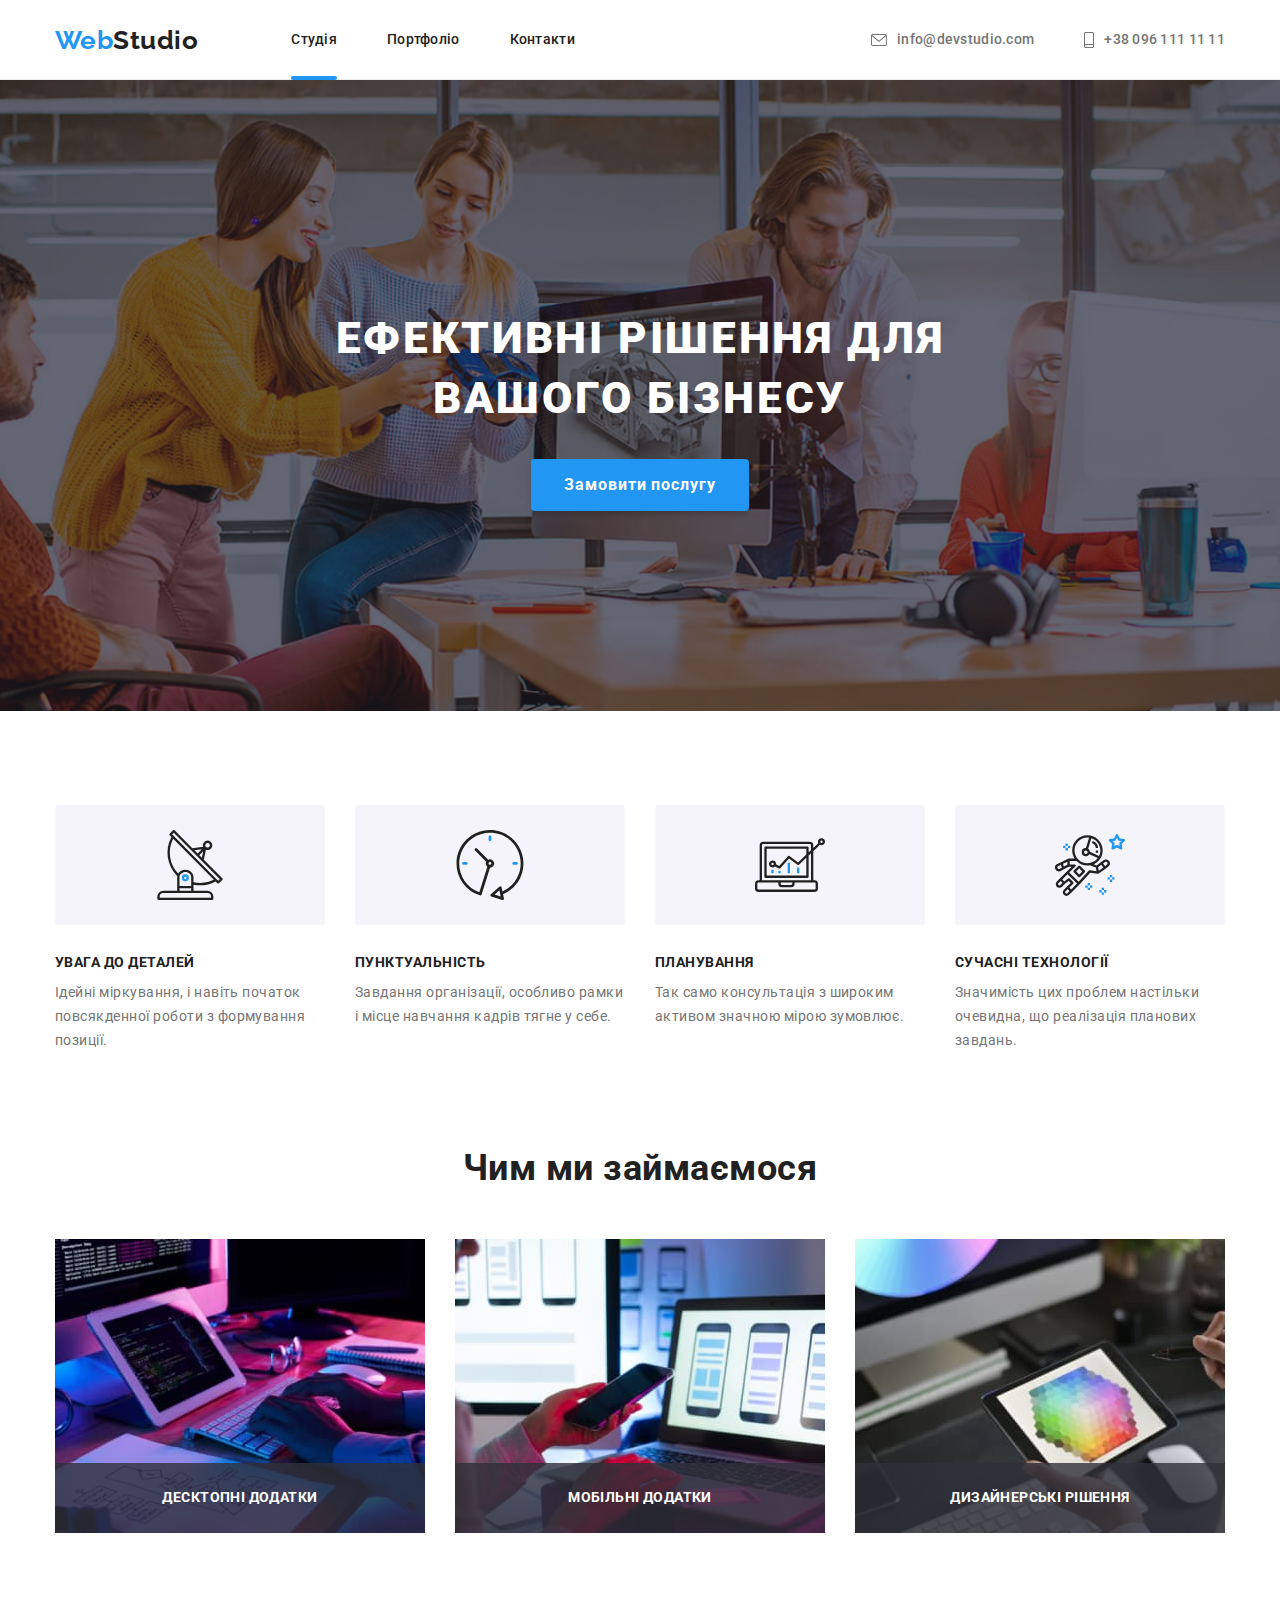
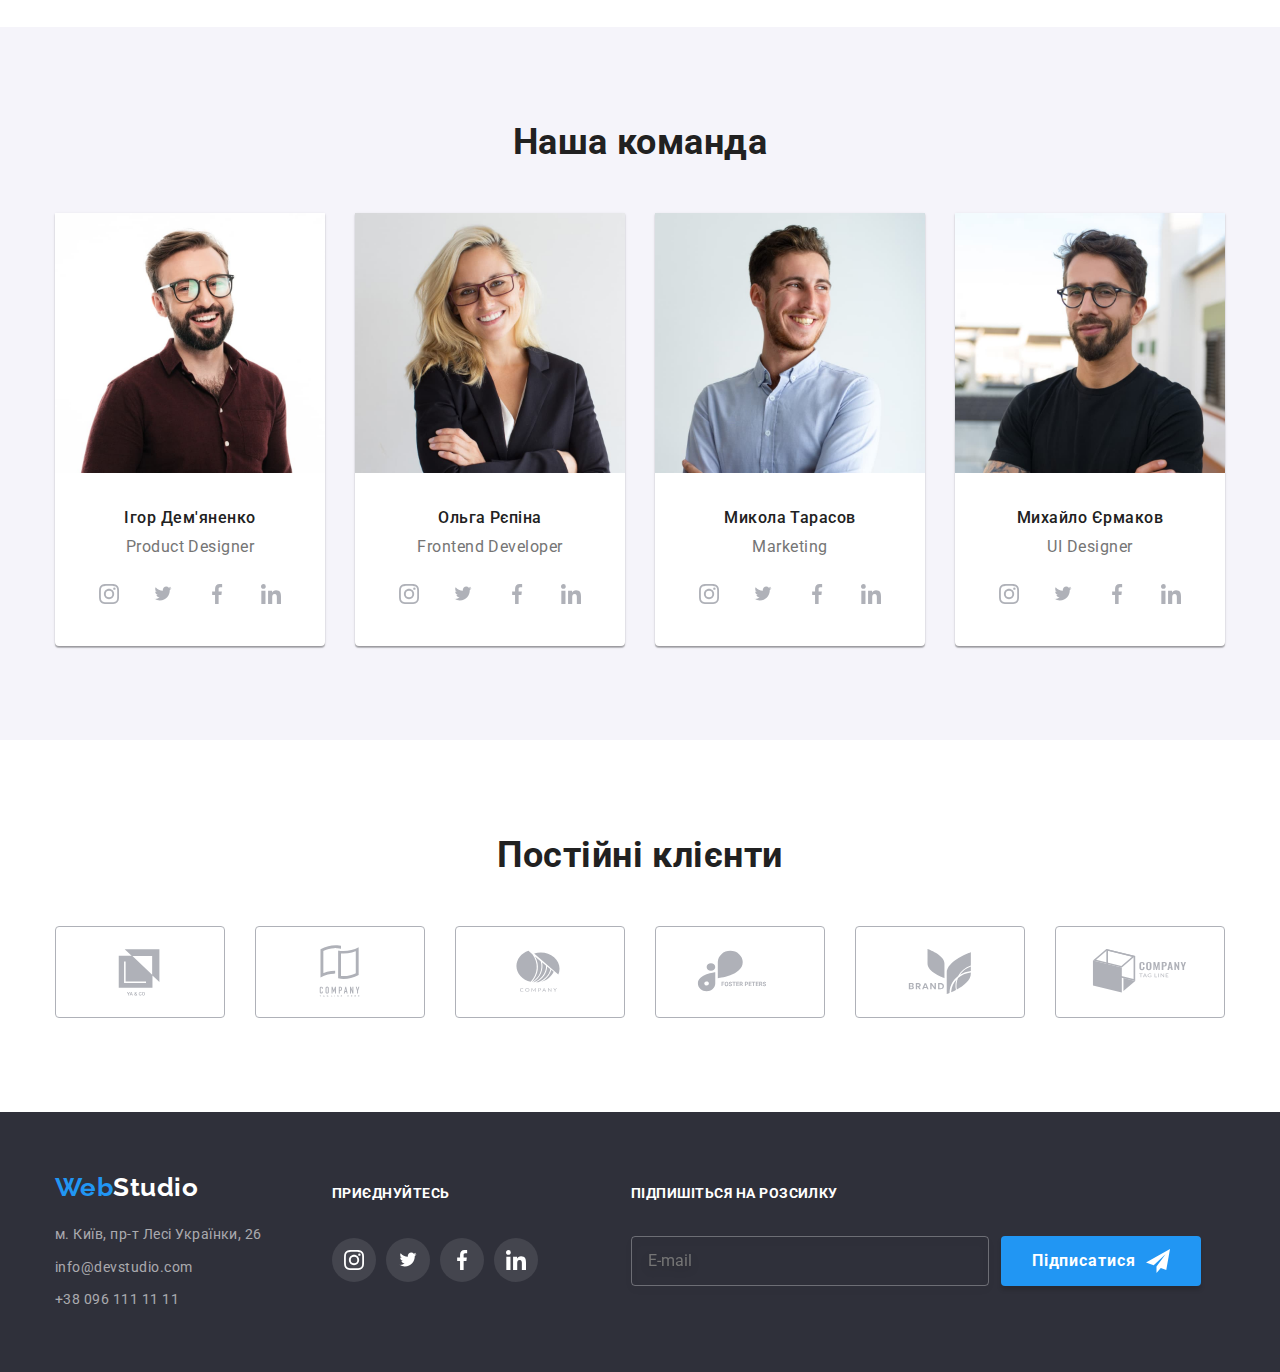
==== index.html @ 4639734c "clone" ====
<!DOCTYPE html>
<html lang="uk">
  <head>
    <meta charset="UTF-8" />
    <meta http-equiv="X-UA-Compatible" content="IE=edge" />
    <meta name="viewport" content="width=device-width, initial-scale=1.0" />
    <title>Веб-студія</title>
    <link rel="preconnect" href="https://fonts.googleapis.com" />
    <link rel="preconnect" href="https://fonts.gstatic.com" crossorigin />
    <link
      href="https://fonts.googleapis.com/css2?family=Raleway:wght@700&family=Roboto:wght@400;500;700;900&display=swap"
      rel="stylesheet"
    />
    <link
      rel="stylesheet"
      href="https://cdnjs.cloudflare.com/ajax/libs/modern-normalize/1.1.0/modern-normalize.min.css"
    />
    <!-- <link rel="stylesheet" href="./css/styles.css" /> -->
    <link rel="stylesheet" href="./css/main.min.css" />
  </head>
  <body>
    <!------------- Меню сайта HEADER ------------->
    <header>
      <div class="container container--box">
        <nav class="main-nav">
          <a class="logo" href="./index.html" lang="en"
            >Web<span class="logo logo--accent">Studio</span></a
          >
          <ul class="site-nav list">
            <li class="site-nav__item">
              <a
                href="./index.html"
                class="site-nav__link site-nav__link--current"
              >
                Студія
              </a>
            </li>
            <li class="site-nav__item">
              <a href="./portfolio.html" class="site-nav__link">Портфоліо</a>
            </li>
            <li class="site-nav__item">
              <a href="" class="site-nav__link">Контакти</a>
            </li>
          </ul>
        </nav>
        <ul class="kontact-nav list">
          <li class="kontact-nav__item">
            <a href="mailto:info@devstudio.com" class="kontact-nav__link">
              <svg class="kontact-nav__icon" width="16" height="12">
                <use href="./images/symbol-defs.svg#icon-envelope"></use>
              </svg>
              info@devstudio.com</a
            >
          </li>
          <li class="kontact-nav__item">
            <a href="tel:+380961111111" class="kontact-nav__link">
              <svg class="kontact-nav__icon" width="10" height="16">
                <use href="./images/symbol-defs.svg#icon-smartphone"></use>
              </svg>
              +38 096 111 11 11</a
            >
          </li>
        </ul>
      </div>
    </header>

    <main>
      <!------------- Герой ------------->
      <section class="hero">
        <div class="container">
          <h1 class="hero__title">Ефективні рішення для вашого бізнесу</h1>
          <button class="button" data-modal-open type="button">
            Замовити послугу
          </button>
        </div>
      </section>
      <!------------- Переваги Section Benefits------------->
      <section class="section section__box">
        <div class="container">
          <h2 class="section__title" hidden>Наші переваги</h2>
          <ul class="list section__list">
            <li class="section__item">
              <div class="section__icon section__icon--box">
                <img class="section__icon" src="./images/antenna.svg" />
              </div>
              <p class="section__subtitle">УВАГА ДО ДЕТАЛЕЙ</p>
              <p class="section__text">
                Ідейні міркування, і навіть початок повсякденної роботи з
                формування позиції.
              </p>
            </li>

            <li class="section__item">
              <div class="section__icon section__icon--box">
                <img class="section__icon" src="./images/clock.svg" />
              </div>
              <p class="section__subtitle">ПУНКТУАЛЬНІСТЬ</p>
              <p class="section__text">
                Завдання організації, особливо рамки і місце навчання кадрів
                тягне у себе.
              </p>
            </li>

            <li class="section__item">
              <div class="section__icon section__icon--box">
                <img class="section__icon" src="./images/diagram.svg" />
              </div>
              <p class="section__subtitle">ПЛАНУВАННЯ</p>
              <p class="section__text">
                Так само консультація з широким активом значною мірою зумовлює.
              </p>
            </li>

            <li class="section__item">
              <div class="section__icon section__icon--box">
                <img class="section__icon" src="./images/astronaut.svg" />
              </div>
              <p class="section__subtitle">СУЧАСНІ ТЕХНОЛОГІЇ</p>
              <p class="section__text">
                Значимість цих проблем настільки очевидна, що реалізація
                планових завдань.
              </p>
            </li>
          </ul>
        </div>
      </section>
      <!------------- Чим ми займаємося section-work ------------->
      <section class="section">
        <div class="container">
          <h2 class="section__title">Чим ми займаємося</h2>

          <div class="list section-work">
            <div class="item section-work__card">
              <img
                class="section-work__img"
                src="./images/img.jpg"
                alt="Розробка програмного забезпечення"
                width="370"
              />
              <div class="section-work__box">
                <p class="section-work__title">Десктопні додатки</p>
              </div>
            </div>

            <div class="item section-work__card">
              <img
                class="section-work__img"
                src="./images/img-1.jpg"
                alt="Тестування мобільного додатку"
                width="370"
              />
              <div class="section-work__box">
                <p class="section-work__title">Мобільні додатки</p>
              </div>
            </div>

            <div class="item section-work__card">
              <img
                class="section-work__img"
                src="./images/img-2.jpg"
                alt="Робота з палітрою кольорів"
                width="370"
              />
              <div class="section-work__box">
                <p class="section-work__title">Дизайнерські рішення</p>
              </div>
            </div>
          </div>
        </div>
      </section>
      <!------------- Наша команда section-team------------->
      <section class="section-team">
        <div class="container">
          <h2 class="section__title">Наша команда</h2>
          <ul class="list section-team__list">
            <li class="section-team__card">
              <img src="./images/img-3.jpg" alt="Ігор Дем'яненко" width="270" />
              <div class="section-team__box">
                <h3 class="section-team__title">Ігор Дем'яненко</h3>
                <p lang="en" class="section-team__text">Product Designer</p>
                <!------------- Кнопки соц.сетей social------------->
                <ul class="social list">
                  <li class="social__item">
                    <a href="" class="social__link">
                      <svg class="social__icon" width="20" height="20">
                        <use
                          href="./images/symbol-defs.svg#icon-instagram"
                        ></use>
                      </svg>
                    </a>
                  </li>

                  <li class="social__item">
                    <a href="" class="social__link">
                      <svg class="social__icon" width="20" height="17">
                        <use href="./images/symbol-defs.svg#icon-twitter"></use>
                      </svg>
                    </a>
                  </li>

                  <li class="social__item">
                    <a href="" class="social__link">
                      <svg class="social__icon" width="20" height="20">
                        <use
                          href="./images/symbol-defs.svg#icon-facebook"
                        ></use>
                      </svg>
                    </a>
                  </li>

                  <li class="social__item">
                    <a href="" class="social__link">
                      <svg class="social__icon" width="20" height="20">
                        <use
                          href="./images/symbol-defs.svg#icon-linkedin"
                        ></use>
                      </svg>
                    </a>
                  </li>
                </ul>
              </div>
            </li>

            <li class="section-team__card">
              <img src="./images/img-4.jpg" alt="Ольга Рєпіна" width="270" />
              <div class="section-team__box">
                <h3 class="section-team__title">Ольга Рєпіна</h3>
                <p lang="en" class="section-team__text">Frontend Developer</p>
                <!------------- Кнопки соц.сетей social------------->
                <ul class="social list">
                  <li class="social__item">
                    <a href="" class="social__link">
                      <svg class="social__icon" width="20" height="20">
                        <use
                          href="./images/symbol-defs.svg#icon-instagram"
                        ></use>
                      </svg>
                    </a>
                  </li>

                  <li class="social__item">
                    <a href="" class="social__link">
                      <svg class="social__icon" width="20" height="17">
                        <use href="./images/symbol-defs.svg#icon-twitter"></use>
                      </svg>
                    </a>
                  </li>

                  <li class="social__item">
                    <a href="" class="social__link">
                      <svg class="social__icon" width="20" height="20">
                        <use
                          href="./images/symbol-defs.svg#icon-facebook"
                        ></use>
                      </svg>
                    </a>
                  </li>

                  <li class="social__item">
                    <a href="" class="social__link">
                      <svg class="social__icon" width="20" height="20">
                        <use
                          href="./images/symbol-defs.svg#icon-linkedin"
                        ></use>
                      </svg>
                    </a>
                  </li>
                </ul>
              </div>
            </li>

            <li class="section-team__card">
              <img src="./images/img-5.jpg" alt="Микола Тарасов" width="270" />
              <div class="section-team__box">
                <h3 class="section-team__title">Микола Тарасов</h3>
                <p lang="en" class="section-team__text">Marketing</p>
                <!------------- Кнопки соц.сетей social------------->
                <ul class="social list">
                  <li class="social__item">
                    <a href="" class="social__link">
                      <svg class="social__icon" width="20" height="20">
                        <use
                          href="./images/symbol-defs.svg#icon-instagram"
                        ></use>
                      </svg>
                    </a>
                  </li>

                  <li class="social__item">
                    <a href="" class="social__link">
                      <svg class="social__icon" width="20" height="17">
                        <use href="./images/symbol-defs.svg#icon-twitter"></use>
                      </svg>
                    </a>
                  </li>

                  <li class="social__item">
                    <a href="" class="social__link">
                      <svg class="social__icon" width="20" height="20">
                        <use
                          href="./images/symbol-defs.svg#icon-facebook"
                        ></use>
                      </svg>
                    </a>
                  </li>

                  <li class="social__item">
                    <a href="" class="social__link">
                      <svg class="social__icon" width="20" height="20">
                        <use
                          href="./images/symbol-defs.svg#icon-linkedin"
                        ></use>
                      </svg>
                    </a>
                  </li>
                </ul>
              </div>
            </li>

            <li class="section-team__card">
              <img src="./images/img-6.jpg" alt="Михайло Єрмаков" width="270" />
              <div class="section-team__box">
                <h3 class="section-team__title">Михайло Єрмаков</h3>
                <p lang="en" class="section-team__text">UI Designer</p>
                <!------------- Кнопки соц.сетей social------------->
                <ul class="social list">
                  <li class="social__item">
                    <a href="" class="social__link">
                      <svg class="social__icon" width="20" height="20">
                        <use
                          href="./images/symbol-defs.svg#icon-instagram"
                        ></use>
                      </svg>
                    </a>
                  </li>

                  <li class="social__item">
                    <a href="" class="social__link">
                      <svg class="social__icon" width="20" height="17">
                        <use href="./images/symbol-defs.svg#icon-twitter"></use>
                      </svg>
                    </a>
                  </li>

                  <li class="social__item">
                    <a href="" class="social__link">
                      <svg class="social__icon" width="20" height="20">
                        <use
                          href="./images/symbol-defs.svg#icon-facebook"
                        ></use>
                      </svg>
                    </a>
                  </li>

                  <li class="social__item">
                    <a href="" class="social__link">
                      <svg class="social__icon" width="20" height="20">
                        <use
                          href="./images/symbol-defs.svg#icon-linkedin"
                        ></use>
                      </svg>
                    </a>
                  </li>
                </ul>
              </div>
            </li>
          </ul>
        </div>
      </section>
      <!------------- Клієнти ------------->
      <section class="section section__box customer">
        <div class="container">
          <h2 class="section__title">Постійні клієнти</h2>
          <ul class="list customer__list">
            <li class="customer__card">
              <a href="" class="customer__link">
                <svg class="customer__icon" width="106" height="60">
                  <use href="./images/symbol-defs.svg#icon-logo-1"></use>
                </svg>
              </a>
            </li>

            <li class="customer__card">
              <a href="" class="customer__link">
                <svg class="customer__icon" width="106" height="60">
                  <use href="./images/symbol-defs.svg#icon-logo-2"></use>
                </svg>
              </a>
            </li>

            <li class="customer__card">
              <a href="" class="customer__link">
                <svg class="customer__icon" width="106" height="60">
                  <use href="./images/symbol-defs.svg#icon-logo-3"></use>
                </svg>
              </a>
            </li>

            <li class="customer__card">
              <a href="" class="customer__link">
                <svg class="customer__icon" width="106" height="60">
                  <use href="./images/symbol-defs.svg#icon-logo-4"></use>
                </svg>
              </a>
            </li>

            <li class="customer__card">
              <a href="" class="customer__link">
                <svg class="customer__icon" width="106" height="60">
                  <use href="./images/symbol-defs.svg#icon-logo-5"></use>
                </svg>
              </a>
            </li>

            <li class="customer__card">
              <a href="" class="customer__link">
                <svg class="customer__icon" width="106" height="60">
                  <use href="./images/symbol-defs.svg#icon-logo-6"></use>
                </svg>
              </a>
            </li>
          </ul>
        </div>
      </section>
    </main>
    <!------------- Футер ------------->
    <footer class="section-footer">
      <div class="container">
        <div class="section-footer__list">
          <!------------- Футер-контакты ------------->
          <div class="footer-kontact list">
            <a class="logo" href="./index.html" lang="en"
              >Web<span class="logo logo--accent-footer">Studio</span></a
            >
            <address>
              <ul class="footer-kontact__list list">
                <li class="footer-kontact__item">
                  <a
                    href="https://www.google.com/maps/d/embed?mid=10uSM3H-mIU3GznYo2szRIEphczw&hl=en_US&ehbc=2E312F"
                    target="_blank"
                    rel="noopener noreferrer"
                    class="footer-kontact__link footer-kontact__link-accent"
                    >м. Київ, пр-т Лесі Українки, 26</a
                  >
                </li>

                <li class="footer-kontact__item">
                  <a
                    href="mailto:info@devstudio.com"
                    class="footer-kontact__link"
                    >info@devstudio.com</a
                  >
                </li>

                <li class="footer-kontact__item">
                  <a href="tel:+380961111111" class="footer-kontact__link"
                    >+38 096 111 11 11</a
                  >
                </li>
              </ul>
            </address>
          </div>
          <!------------- Футер-соцсети ------------->
          <div class="footer-social list">
            <p class="footer-social__title">Приєднуйтесь</p>
            <ul class="social list">
              <li class="social__item">
                <a href="" class="social__link social__link--accent">
                  <svg class="social__icon" width="20" height="20">
                    <use href="./images/symbol-defs.svg#icon-instagram"></use>
                  </svg>
                </a>
              </li>
              <li class="social__item">
                <a href="" class="social__link social__link--accent">
                  <svg class="social__icon" width="20" height="17">
                    <use href="./images/symbol-defs.svg#icon-twitter"></use>
                  </svg>
                </a>
              </li>
              <li class="social__item">
                <a href="" class="social__link social__link--accent">
                  <svg class="social__icon" width="20" height="20">
                    <use href="./images/symbol-defs.svg#icon-facebook"></use>
                  </svg>
                </a>
              </li>
              <li class="social__item">
                <a href="" class="social__link social__link--accent">
                  <svg class="social__icon" width="20" height="20">
                    <use href="./images/symbol-defs.svg#icon-linkedin"></use>
                  </svg>
                </a>
              </li>
            </ul>
          </div>
          <!------------- Футер-подписка ------------->
          <div class="footer-subs list">
            <p class="footer-social__title">Підпишіться на розсилку</p>
            <form name="subscription" autocomplete="on" novalidate>
              <div class="footer-subs__box">
                <label>
                  <input
                    class="footer-subs__input"
                    type="email"
                    name="email-subscription"
                    placeholder="E-mail"
                  />
                </label>
                <button class="footer-subs__button" type="submit">
                  Підписатися
                  <svg class="" width="24" height="24">
                    <use href="./images/symbol-defs.svg#icon-icon-send"></use>
                  </svg>
                </button>
              </div>
            </form>
          </div>
        </div>
      </div>
    </footer>
    <!-------------Modal------------->
    <div class="backdrop is-hidden" data-modal>
      <div class="modal">
        <!-------------button-modal-close------------->
        <button data-modal-close type="button" class="modal__btn-close">
          <svg class="social__icon" width="18" height="18">
            <use href="./images/symbol-defs.svg#icon-close-black"></use>
          </svg>
        </button>
        <!-------------ФОРМА------------->
        <p class="modal__title">Залиште свої дані, ми вам передзвонимо</p>
        <div class="modal__form">
          <form name="modal-form" autocomplete="on" novalidate>
            <label class="modal__label"
              >Ім'я
              <div class="modal__input-box">
                <input
                  class="modal__input"
                  type="text"
                  name="username"
                  autofocus
                  placeholder=" "
                />

                <svg class="modal__icon" width="18" height="18">
                  <use href="./images/symbol-defs.svg#icon-person-black"></use>
                </svg>
              </div>
            </label>

            <label class="modal__label"
              >Телефон
              <div class="modal__input-box">
                <input
                  class="modal__input"
                  type="tel"
                  name="tel"
                  placeholder=" "
                />
                <svg class="modal__icon" width="18" height="18">
                  <use href="./images/symbol-defs.svg#icon-phone-black"></use>
                </svg>
              </div>
            </label>

            <label class="modal__label"
              >Пошта
              <div class="modal__input-box">
                <input
                  class="modal__input"
                  type="email"
                  name="email"
                  placeholder=" "
                />
                <svg class="modal__icon" width="18" height="18">
                  <use href="./images/symbol-defs.svg#icon-email-black"></use>
                </svg>
              </div>
            </label>

            <label class="modal__label"
              >Коментар
              <div class="modal__input-box">
                <textarea
                  class="modal__input modal__input--textarea"
                  name="feedback"
                  placeholder="Введіть текст"
                  rows="8"
                ></textarea>
              </div>
            </label>

            <div class="modal-chekbox">
              <label class="modal-chekbox__label">
                <input
                  class="modal-chekbox__input"
                  type="checkbox"
                  name="agreement"
                />
                <span class="modal-chekbox__icon"></span>
                Погоджуюся з розсилкою та приймаю
                <a class="modal-chekbox__link" href="">Умови договору</a>
              </label>
            </div>

            <div class="modal__btn">
              <button class="button" type="submit">Відправити</button>
            </div>
          </form>
        </div>
      </div>
    </div>

    <script src="./js/modal.js"></script>
  </body>
</html>
---- css/main.min.css ----
:root{--primery-text-color: #757575;--title-text-color: #212121;--accent-color: #2196f3;--accent-text-color: #fff;--primery-bg-color: #fff;--accent-bg-color: #fff;--footer-bg-color: #2f303a;--button-bg-volor-porfolio: #f5f4fa;--section-bg-color: #f5f4fa;--text-transparency-color: rgba(255, 255, 255, 0.6);--icon-transparency-color: rgba(255, 255, 255, 0.1);--color-icons: #afb1b8}html{box-sizing:border-box}*,*::before,*::after{box-sizing:inherit}body{margin:0;background-color:var(--primery-bg-color);color:var(--primery-text-color);font-family:Roboto,sans-serif;letter-spacing:.03em}.list{padding:0;margin:0;list-style:none}.container{margin-left:auto;margin-right:auto;width:1200px;padding-left:15px;padding-right:15px}.container--box{display:flex;align-items:center;justify-content:flex-start}.section{margin-top:0;padding-bottom:94px}header{height:80px;border-bottom:1px solid #ececec}.main-nav{display:flex;align-items:center;justify-content:flex-start}.site-nav{display:flex;margin-left:93px}.site-nav__item{position:relative}.site-nav .site-nav__item+.site-nav__item{margin-left:50px}.site-nav__link{display:block;padding-top:32px;padding-bottom:32px;color:var(--title-text-color);font-weight:500;font-size:14px;line-height:1.14;letter-spacing:.02em;text-decoration:none}.site-nav__link--current::after{content:"";position:absolute;bottom:0;display:block;width:100%;height:4px;background:var(--accent-color);border-radius:2px}.site-nav__link:hover,.site-nav__link:focus{transition-duration:250ms;transition-timing-function:cubic-bezier(0.4, 0, 0.2, 1);color:var(--accent-color)}.kontact-nav{display:flex;margin-left:auto;align-items:center}.kontact-nav .kontact-nav__item+.kontact-nav__item{margin-left:50px}.kontact-nav__icon{fill:currentColor;margin-right:10px}.kontact-nav__link{display:flex;align-items:center;justify-content:center;color:var(--primery-text-color);font-weight:500;font-size:14px;line-height:1.14;letter-spacing:.02em;text-decoration:none}.kontact-nav__link:hover,.kontact-nav__link:focus{transition-duration:250ms;transition-timing-function:cubic-bezier(0.4, 0, 0.2, 1);color:var(--accent-color)}.logo{color:#2196f3;font-family:Raleway,sans;font-weight:700;font-size:26px;line-height:1.19;text-decoration:none}.logo--accent{color:#212121}.logo--accent-footer{color:#fff}.hero{max-width:1600px;margin:0 auto;padding-top:200px;padding-bottom:200px;background-color:var(--footer-bg-color);text-align:center;flex-grow:1;background-image:linear-gradient(rgba(47, 48, 58, 0.4), rgba(47, 48, 58, 0.4)),url("../images/img-logo.jpg");background-size:cover;background-position:center;background-repeat:no-repeat}.hero__title{width:696px;margin-bottom:30px;margin-left:auto;margin-right:auto;font-weight:900;font-size:44px;line-height:1.36;letter-spacing:.06em;text-transform:uppercase;text-align:center;color:var(--accent-text-color)}.button{display:inline-block;border-radius:4px;padding:10px 32px;border:1px solid rgba(0,0,0,0);box-shadow:0px 4px 4px rgba(0,0,0,.15);color:#fff;background-color:#2196f3;font-weight:700;font-size:16px;line-height:1.875;letter-spacing:.06em;cursor:pointer}.section__box{padding-top:94px}.section__list{display:flex;justify-content:center}.section__item{width:270px}.section__list .section__item+.section__item{margin-left:30px}.section__icon{display:flex}.section__icon--box{height:120px;align-items:center;justify-content:center;background-color:var(--section-bg-color);border-radius:4px;margin-bottom:30px}.section__subtitle{margin-top:0;margin-bottom:10px;color:var(--title-text-color);font-weight:700;font-size:14px;line-height:1.14;text-transform:uppercase}.section__text{margin-top:0;margin-bottom:0;font-weight:400;font-size:14px;line-height:1.71}.section__title{margin-top:0;margin-bottom:50px;color:var(--title-text-color);font-weight:700;font-size:36px;line-height:1.17;text-align:center}.section-work{display:flex;align-items:center;justify-content:space-between}.section-work .item+.item{margin-left:30px}.section-work__card{position:relative}.section-work__img{display:block;margin:0}.section-work__box{display:flex;width:370px;align-items:center;justify-content:center;height:70px;background:rgba(47,48,58,.8);position:absolute;bottom:0}.section-work__title{font-weight:700;font-size:14px;line-height:1.14;letter-spacing:.03em;text-transform:uppercase;color:#fff}.section-team{padding-top:94px;padding-bottom:94px;background-color:var(--section-bg-color);text-align:center}.section-team__list{display:flex;justify-content:space-between}.section-team__card{width:270px;background:var(--accent-bg-color);box-shadow:0px 1px 3px rgba(0,0,0,.12),0px 1px 1px rgba(0,0,0,.14),0px 2px 1px rgba(0,0,0,.2);border-radius:0px 0px 4px 4px}.section-team__box{padding-top:30px;padding-bottom:30px}.section-team__title{margin:0;color:var(--title-text-color);font-weight:500;font-size:16px;line-height:1.19}.section-team__text{margin:0;margin-top:10px;color:var(--primery-text-color);font-weight:400;font-size:16px;line-height:1.19}.social{display:flex;justify-content:center;gap:10px;margin-top:16px}.social__item{width:44px;height:44px}.social__link{width:100%;height:100%;display:flex;align-items:center;justify-content:center;border-radius:50%;background-color:rgba(0,0,0,0);color:var(--color-icons);transition-property:background-color;transition-duration:250ms;transition-timing-function:cubic-bezier(0.4, 0, 0.2, 1)}.social__link:hover,.social__link:focus{transition-duration:250ms;transition-timing-function:cubic-bezier(0.4, 0, 0.2, 1);background-color:#2196f3;color:#fff}.social__link--accent{background-color:var(--icon-transparency-color);color:#fff}.social__link--accent:hover,.social__link--accent:focus{transition-duration:250ms;transition-timing-function:cubic-bezier(0.4, 0, 0.2, 1);background-color:#2196f3}.social__icon{transition-property:fill;transition-duration:250ms;transition-timing-function:cubic-bezier(0.4, 0, 0.2, 1);fill:currentColor}.customer__list{display:flex;gap:30px}.customer__card{width:170px;height:92px}.customer__link{width:100%;height:100%;border:1px solid #afb1b8;border-radius:4px;display:flex;align-items:center;justify-content:center;color:var(--color-icons);transition-property:color;transition-duration:250ms;transition-timing-function:cubic-bezier(0.4, 0, 0.2, 1)}.customer__link:hover,.customer__link:focus{transition-duration:250ms;transition-timing-function:cubic-bezier(0.4, 0, 0.2, 1);color:var(--accent-color);border-color:inherit}.customer__icon{fill:currentColor}.section-footer{padding-top:60px;padding-bottom:60px;background-color:var(--footer-bg-color)}.section-footer__list{display:flex;justify-content:flex-start;gap:70px}.footer-kontact__list{padding-top:20px}.footer-kontact__item:not(:last-child){margin-bottom:9px}.footer-kontact__link{color:var(--text-transparency-color);font-style:normal;font-weight:400;font-size:14px;line-height:1.71;text-decoration:none}.footer-kontact__link--accent{color:var(--accent-text-color)}.footer-kontact__link:hover,.footer-kontact__link:focus{transition-duration:250ms;transition-timing-function:cubic-bezier(0.4, 0, 0.2, 1);color:var(--accent-color)}.footer-social__title{padding-bottom:20px;text-transform:uppercase;font-weight:700;font-size:14px;line-height:1.14;color:var(--accent-text-color)}.footer-subs{margin-left:23px}.footer-subs__box{display:flex;gap:12px}.footer-subs__input{width:358px;height:50px;padding-top:15px;padding-bottom:15px;padding-left:16px;font-weight:400;font-size:16px;line-height:1.25;color:rgba(255,255,255,.6);background-color:rgba(0,0,0,0);border:1px solid rgba(255,255,255,.3);filter:drop-shadow(0px 4px 4px rgba(0, 0, 0, 0.15));border-radius:4px}.footer-subs__button{display:flex;gap:10px;align-items:center;justify-content:center;width:200px;height:50px;padding-top:10px;padding-bottom:10px;background-color:var(--accent-color);box-shadow:0px 4px 4px rgba(0,0,0,.15);border-radius:4px;border:1px solid rgba(0,0,0,0);font-weight:700;font-size:16px;line-height:1.88;letter-spacing:.06em;color:var(--accent-bg-color);cursor:pointer}.portfolio-section{padding-top:94px;padding-bottom:94px;background-color:#fff}.filters{display:flex;justify-content:center;padding-bottom:16px;margin-bottom:34px}.filters .item+.item{margin-left:8px}.filters__btn{display:inline-block;border-radius:4px;padding:6px 22px;border:1px solid rgba(0,0,0,0);cursor:pointer;color:#212121;background-color:#f5f4fa;font-weight:500;font-size:16px;line-height:1.625;text-align:center}.filters__btn--primery{color:#fff;background-color:#2196f3}.filters__btn:hover,.filters__btn:focus{transition-duration:250ms;transition-timing-function:cubic-bezier(0.4, 0, 0.2, 1);color:#fff;background-color:#2196f3;box-shadow:0px 3px 1px rgba(0,0,0,.1),0px 1px 2px rgba(0,0,0,.08),0px 2px 2px rgba(0,0,0,.12)}.portfolio{display:flex;flex-wrap:wrap;gap:30px}.portfolio__link{text-decoration:none;margin-bottom:0;position:relative}.portfolio__link:hover,.portfolio__link:focus{transition-duration:250ms;transition-timing-function:cubic-bezier(0.4, 0, 0.2, 1);display:block;box-shadow:0px 1px 1px rgba(0,0,0,.12),0px 4px 4px rgba(0,0,0,.06),1px 4px 6px rgba(0,0,0,.16)}.portfolio__link img{display:block}.portfolio__wrap{position:relative;overflow:hidden}.portfolio__wrap-title{position:absolute;top:0;left:0;margin:0;padding:63px 24px;font-weight:400;font-size:18px;line-height:1.56;color:#fff;background-color:rgba(33,150,243,.9);transform:translateY(100%);transition:transform 250ms linear}.portfolio__link:hover .portfolio__wrap-title{transform:translateY(0%)}.portfolio__box{margin-top:0;padding:20px 24px;border-bottom:1px solid #eee;border-left:1px solid #eee;border-right:1px solid #eee}.portfolio__title{margin:0;margin-bottom:4px;color:#212121;font-weight:700;font-size:18px;line-height:2;letter-spacing:.06em;text-decoration:none}.portfolio__text{margin:0;color:#757575;font-weight:400;font-size:16px;line-height:1.88}.backdrop{position:fixed;top:0;left:0;width:100%;height:100%;opacity:1;transition-property:opacity;transition-timing-function:cubic-bezier(0.4, 0, 0.2, 1);transition-duration:250ms;background-color:rgba(0,0,0,.2)}.backdrop.is-hidden{opacity:0;pointer-events:none;visibility:hidden}.modal{position:absolute;top:50%;left:50%;transform:translate(-50%, -50%);width:528px;min-height:581px;padding:40px;background:var(--accent-bg-color);box-shadow:0px 1px 3px rgba(0,0,0,.12),0px 1px 1px rgba(0,0,0,.14),0px 2px 1px rgba(0,0,0,.2);border-radius:4px;transition:transform 250ms cubic-bezier(0.4, 0, 0.2, 1),visibility 250ms cubic-bezier(0.4, 0, 0.2, 1),opacity 400ms ease-in-out 200ms}.backdrop.is-hidden .modal{transform:translate(-50%, -50%) scale(0.9) rotate(50deg)}.modal__btn-close{position:absolute;top:8px;right:8px;width:30px;height:30px;border-radius:50%;background:var(--accent-bg-color);border:1px solid rgba(0,0,0,.1);display:flex;align-items:center;justify-content:center;cursor:pointer}.modal__btn-close:hover{color:var(--accent-color);transition-duration:250ms;transition-timing-function:cubic-bezier(0.4, 0, 0.2, 1)}.modal-form{padding-top:12px}.modal__title{margin:0;font-weight:700;font-size:20px;line-height:1.15;text-align:center;color:var(--title-text-color)}.modal__form{display:flex;flex-direction:column}.modal__label{font-weight:400;font-size:12px;line-height:1.17;letter-spacing:.01em;color:var(--primery-text-color);position:relative}.modal__input-box{margin-top:4px;margin-bottom:10px;position:relative}.modal__input{box-sizing:border-box;width:448px;height:40px;padding-left:42px;border:1px solid rgba(33,33,33,.2);border-radius:4px;outline-color:rgba(0,0,0,0);color:var(--primery-text-color)}.modal__input:hover,.modal__input:focus{transition-duration:250ms;transition-timing-function:cubic-bezier(0.4, 0, 0.2, 1);border:1px solid var(--accent-color)}.modal__input:focus-within{border:2px solid var(--accent-color);transition-duration:250ms;transition-timing-function:cubic-bezier(0.4, 0, 0.2, 1)}.modal__input--textarea{resize:none}.modal__input-box .modal__input--textarea{height:120px;padding-top:12px;padding-left:16px}.modal__input::placeholder{font-weight:400;font-size:12px;line-height:1.17;letter-spacing:.01em;color:rgba(117,117,117,.5)}.modal__icon{position:absolute;transition-property:fill;top:11px;left:12px;fill:var(--title-text-color)}.modal__input:hover+.modal__icon{transition-duration:250ms;transition-timing-function:cubic-bezier(0.4, 0, 0.2, 1);fill:var(--accent-color)}.modal__input:focus-within+.modal__icon{fill:var(--accent-color);transition-duration:250ms;transition-timing-function:cubic-bezier(0.4, 0, 0.2, 1)}.modal-chekbox{display:flex;justify-content:center;align-items:center;padding-top:20px}.modal-chekbox__label{display:flex;justify-content:flex-start;align-items:center;padding-left:25px;font-weight:400;font-size:14px;line-height:1.7;color:var(--primery-text-color)}.modal-chekbox__input{position:absolute;-webkit-appearance:none;-moz-appearance:none;appearance:none}.modal-chekbox__icon{margin-left:-25px;position:absolute;width:16px;height:15px;background-image:url(../images/iconcheckafter.svg)}.modal-chekbox__input:checked+.modal-chekbox__icon{background-image:url(../images/icon-check.svg)}.modal-chekbox__link{margin-left:5px;text-decoration-line:underline;color:var(--accent-color)}.modal__btn{display:flex;justify-content:center;padding-top:30px}/*# sourceMappingURL=main.min.css.map */
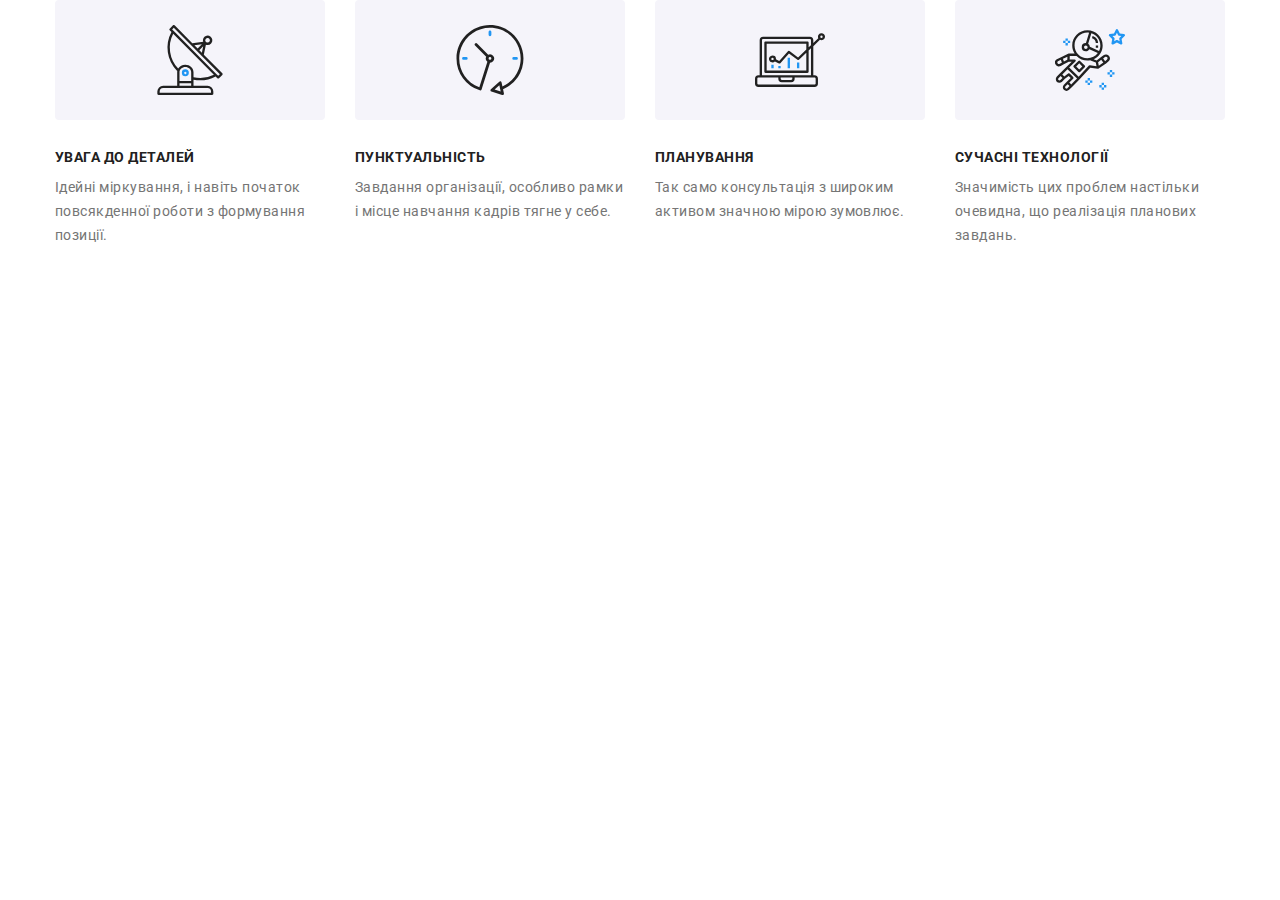
==== commit c9c2fcb3: "section Benefits" ====
--- a/index.html
+++ b/index.html
@@ -20,7 +20,7 @@
   </head>
   <body>
     <!------------- Меню сайта HEADER ------------->
-    <header>
+    <!-- <header>
       <div class="container container--box">
         <nav class="main-nav">
           <a class="logo" href="./index.html" lang="en"
@@ -62,20 +62,20 @@
           </li>
         </ul>
       </div>
-    </header>
+    </header> -->
 
     <main>
       <!------------- Герой ------------->
-      <section class="hero">
+      <!-- <section class="hero">
         <div class="container">
           <h1 class="hero__title">Ефективні рішення для вашого бізнесу</h1>
           <button class="button" data-modal-open type="button">
             Замовити послугу
           </button>
         </div>
-      </section>
+      </section> -->
       <!------------- Переваги Section Benefits------------->
-      <section class="section section__box">
+      <section class="section section-- box">
         <div class="container">
           <h2 class="section__title" hidden>Наші переваги</h2>
           <ul class="list section__list">
@@ -125,7 +125,7 @@
         </div>
       </section>
       <!------------- Чим ми займаємося section-work ------------->
-      <section class="section">
+      <!-- <section class="section section--work">
         <div class="container">
           <h2 class="section__title">Чим ми займаємося</h2>
 
@@ -167,9 +167,9 @@
             </div>
           </div>
         </div>
-      </section>
+      </section> -->
       <!------------- Наша команда section-team------------->
-      <section class="section-team">
+      <!-- <section class="section-team">
         <div class="container">
           <h2 class="section__title">Наша команда</h2>
           <ul class="list section-team__list">
@@ -178,7 +178,7 @@
               <div class="section-team__box">
                 <h3 class="section-team__title">Ігор Дем'яненко</h3>
                 <p lang="en" class="section-team__text">Product Designer</p>
-                <!------------- Кнопки соц.сетей social------------->
+                
                 <ul class="social list">
                   <li class="social__item">
                     <a href="" class="social__link">
@@ -226,7 +226,7 @@
               <div class="section-team__box">
                 <h3 class="section-team__title">Ольга Рєпіна</h3>
                 <p lang="en" class="section-team__text">Frontend Developer</p>
-                <!------------- Кнопки соц.сетей social------------->
+                
                 <ul class="social list">
                   <li class="social__item">
                     <a href="" class="social__link">
@@ -274,7 +274,7 @@
               <div class="section-team__box">
                 <h3 class="section-team__title">Микола Тарасов</h3>
                 <p lang="en" class="section-team__text">Marketing</p>
-                <!------------- Кнопки соц.сетей social------------->
+                
                 <ul class="social list">
                   <li class="social__item">
                     <a href="" class="social__link">
@@ -322,7 +322,7 @@
               <div class="section-team__box">
                 <h3 class="section-team__title">Михайло Єрмаков</h3>
                 <p lang="en" class="section-team__text">UI Designer</p>
-                <!------------- Кнопки соц.сетей social------------->
+                
                 <ul class="social list">
                   <li class="social__item">
                     <a href="" class="social__link">
@@ -366,9 +366,9 @@
             </li>
           </ul>
         </div>
-      </section>
+      </section> -->
       <!------------- Клієнти ------------->
-      <section class="section section__box customer">
+      <!-- <section class="section section__box customer">
         <div class="container">
           <h2 class="section__title">Постійні клієнти</h2>
           <ul class="list customer__list">
@@ -421,13 +421,13 @@
             </li>
           </ul>
         </div>
-      </section>
+      </section> -->
     </main>
     <!------------- Футер ------------->
-    <footer class="section-footer">
+    <!-- <footer class="section-footer">
       <div class="container">
         <div class="section-footer__list">
-          <!------------- Футер-контакты ------------->
+          
           <div class="footer-kontact list">
             <a class="logo" href="./index.html" lang="en"
               >Web<span class="logo logo--accent-footer">Studio</span></a
@@ -460,7 +460,7 @@
               </ul>
             </address>
           </div>
-          <!------------- Футер-соцсети ------------->
+          
           <div class="footer-social list">
             <p class="footer-social__title">Приєднуйтесь</p>
             <ul class="social list">
@@ -494,7 +494,7 @@
               </li>
             </ul>
           </div>
-          <!------------- Футер-подписка ------------->
+          
           <div class="footer-subs list">
             <p class="footer-social__title">Підпишіться на розсилку</p>
             <form name="subscription" autocomplete="on" novalidate>
@@ -518,18 +518,18 @@
           </div>
         </div>
       </div>
-    </footer>
+    </footer> -->
     <!-------------Modal------------->
-    <div class="backdrop is-hidden" data-modal>
-      <div class="modal">
+    <!-- <div class="backdrop is-hidden" data-modal>
+      <div class="modal"> -->
         <!-------------button-modal-close------------->
-        <button data-modal-close type="button" class="modal__btn-close">
+        <!-- <button data-modal-close type="button" class="modal__btn-close">
           <svg class="social__icon" width="18" height="18">
             <use href="./images/symbol-defs.svg#icon-close-black"></use>
           </svg>
-        </button>
+        </button> -->
         <!-------------ФОРМА------------->
-        <p class="modal__title">Залиште свої дані, ми вам передзвонимо</p>
+        <!-- <p class="modal__title">Залиште свої дані, ми вам передзвонимо</p>
         <div class="modal__form">
           <form name="modal-form" autocomplete="on" novalidate>
             <label class="modal__label"
@@ -608,7 +608,7 @@
               <button class="button" type="submit">Відправити</button>
             </div>
           </form>
-        </div>
+        </div> -->
       </div>
     </div>
 
--- a/css/main.min.css
+++ b/css/main.min.css
@@ -1 +1 @@
-:root{--primery-text-color: #757575;--title-text-color: #212121;--accent-color: #2196f3;--accent-text-color: #fff;--primery-bg-color: #fff;--accent-bg-color: #fff;--footer-bg-color: #2f303a;--button-bg-volor-porfolio: #f5f4fa;--section-bg-color: #f5f4fa;--text-transparency-color: rgba(255, 255, 255, 0.6);--icon-transparency-color: rgba(255, 255, 255, 0.1);--color-icons: #afb1b8}html{box-sizing:border-box}*,*::before,*::after{box-sizing:inherit}body{margin:0;background-color:var(--primery-bg-color);color:var(--primery-text-color);font-family:Roboto,sans-serif;letter-spacing:.03em}.list{padding:0;margin:0;list-style:none}.container{margin-left:auto;margin-right:auto;width:1200px;padding-left:15px;padding-right:15px}.container--box{display:flex;align-items:center;justify-content:flex-start}.section{margin-top:0;padding-bottom:94px}header{height:80px;border-bottom:1px solid #ececec}.main-nav{display:flex;align-items:center;justify-content:flex-start}.site-nav{display:flex;margin-left:93px}.site-nav__item{position:relative}.site-nav .site-nav__item+.site-nav__item{margin-left:50px}.site-nav__link{display:block;padding-top:32px;padding-bottom:32px;color:var(--title-text-color);font-weight:500;font-size:14px;line-height:1.14;letter-spacing:.02em;text-decoration:none}.site-nav__link--current::after{content:"";position:absolute;bottom:0;display:block;width:100%;height:4px;background:var(--accent-color);border-radius:2px}.site-nav__link:hover,.site-nav__link:focus{transition-duration:250ms;transition-timing-function:cubic-bezier(0.4, 0, 0.2, 1);color:var(--accent-color)}.kontact-nav{display:flex;margin-left:auto;align-items:center}.kontact-nav .kontact-nav__item+.kontact-nav__item{margin-left:50px}.kontact-nav__icon{fill:currentColor;margin-right:10px}.kontact-nav__link{display:flex;align-items:center;justify-content:center;color:var(--primery-text-color);font-weight:500;font-size:14px;line-height:1.14;letter-spacing:.02em;text-decoration:none}.kontact-nav__link:hover,.kontact-nav__link:focus{transition-duration:250ms;transition-timing-function:cubic-bezier(0.4, 0, 0.2, 1);color:var(--accent-color)}.logo{color:#2196f3;font-family:Raleway,sans;font-weight:700;font-size:26px;line-height:1.19;text-decoration:none}.logo--accent{color:#212121}.logo--accent-footer{color:#fff}.hero{max-width:1600px;margin:0 auto;padding-top:200px;padding-bottom:200px;background-color:var(--footer-bg-color);text-align:center;flex-grow:1;background-image:linear-gradient(rgba(47, 48, 58, 0.4), rgba(47, 48, 58, 0.4)),url("../images/img-logo.jpg");background-size:cover;background-position:center;background-repeat:no-repeat}.hero__title{width:696px;margin-bottom:30px;margin-left:auto;margin-right:auto;font-weight:900;font-size:44px;line-height:1.36;letter-spacing:.06em;text-transform:uppercase;text-align:center;color:var(--accent-text-color)}.button{display:inline-block;border-radius:4px;padding:10px 32px;border:1px solid rgba(0,0,0,0);box-shadow:0px 4px 4px rgba(0,0,0,.15);color:#fff;background-color:#2196f3;font-weight:700;font-size:16px;line-height:1.875;letter-spacing:.06em;cursor:pointer}.section__box{padding-top:94px}.section__list{display:flex;justify-content:center}.section__item{width:270px}.section__list .section__item+.section__item{margin-left:30px}.section__icon{display:flex}.section__icon--box{height:120px;align-items:center;justify-content:center;background-color:var(--section-bg-color);border-radius:4px;margin-bottom:30px}.section__subtitle{margin-top:0;margin-bottom:10px;color:var(--title-text-color);font-weight:700;font-size:14px;line-height:1.14;text-transform:uppercase}.section__text{margin-top:0;margin-bottom:0;font-weight:400;font-size:14px;line-height:1.71}.section__title{margin-top:0;margin-bottom:50px;color:var(--title-text-color);font-weight:700;font-size:36px;line-height:1.17;text-align:center}.section-work{display:flex;align-items:center;justify-content:space-between}.section-work .item+.item{margin-left:30px}.section-work__card{position:relative}.section-work__img{display:block;margin:0}.section-work__box{display:flex;width:370px;align-items:center;justify-content:center;height:70px;background:rgba(47,48,58,.8);position:absolute;bottom:0}.section-work__title{font-weight:700;font-size:14px;line-height:1.14;letter-spacing:.03em;text-transform:uppercase;color:#fff}.section-team{padding-top:94px;padding-bottom:94px;background-color:var(--section-bg-color);text-align:center}.section-team__list{display:flex;justify-content:space-between}.section-team__card{width:270px;background:var(--accent-bg-color);box-shadow:0px 1px 3px rgba(0,0,0,.12),0px 1px 1px rgba(0,0,0,.14),0px 2px 1px rgba(0,0,0,.2);border-radius:0px 0px 4px 4px}.section-team__box{padding-top:30px;padding-bottom:30px}.section-team__title{margin:0;color:var(--title-text-color);font-weight:500;font-size:16px;line-height:1.19}.section-team__text{margin:0;margin-top:10px;color:var(--primery-text-color);font-weight:400;font-size:16px;line-height:1.19}.social{display:flex;justify-content:center;gap:10px;margin-top:16px}.social__item{width:44px;height:44px}.social__link{width:100%;height:100%;display:flex;align-items:center;justify-content:center;border-radius:50%;background-color:rgba(0,0,0,0);color:var(--color-icons);transition-property:background-color;transition-duration:250ms;transition-timing-function:cubic-bezier(0.4, 0, 0.2, 1)}.social__link:hover,.social__link:focus{transition-duration:250ms;transition-timing-function:cubic-bezier(0.4, 0, 0.2, 1);background-color:#2196f3;color:#fff}.social__link--accent{background-color:var(--icon-transparency-color);color:#fff}.social__link--accent:hover,.social__link--accent:focus{transition-duration:250ms;transition-timing-function:cubic-bezier(0.4, 0, 0.2, 1);background-color:#2196f3}.social__icon{transition-property:fill;transition-duration:250ms;transition-timing-function:cubic-bezier(0.4, 0, 0.2, 1);fill:currentColor}.customer__list{display:flex;gap:30px}.customer__card{width:170px;height:92px}.customer__link{width:100%;height:100%;border:1px solid #afb1b8;border-radius:4px;display:flex;align-items:center;justify-content:center;color:var(--color-icons);transition-property:color;transition-duration:250ms;transition-timing-function:cubic-bezier(0.4, 0, 0.2, 1)}.customer__link:hover,.customer__link:focus{transition-duration:250ms;transition-timing-function:cubic-bezier(0.4, 0, 0.2, 1);color:var(--accent-color);border-color:inherit}.customer__icon{fill:currentColor}.section-footer{padding-top:60px;padding-bottom:60px;background-color:var(--footer-bg-color)}.section-footer__list{display:flex;justify-content:flex-start;gap:70px}.footer-kontact__list{padding-top:20px}.footer-kontact__item:not(:last-child){margin-bottom:9px}.footer-kontact__link{color:var(--text-transparency-color);font-style:normal;font-weight:400;font-size:14px;line-height:1.71;text-decoration:none}.footer-kontact__link--accent{color:var(--accent-text-color)}.footer-kontact__link:hover,.footer-kontact__link:focus{transition-duration:250ms;transition-timing-function:cubic-bezier(0.4, 0, 0.2, 1);color:var(--accent-color)}.footer-social__title{padding-bottom:20px;text-transform:uppercase;font-weight:700;font-size:14px;line-height:1.14;color:var(--accent-text-color)}.footer-subs{margin-left:23px}.footer-subs__box{display:flex;gap:12px}.footer-subs__input{width:358px;height:50px;padding-top:15px;padding-bottom:15px;padding-left:16px;font-weight:400;font-size:16px;line-height:1.25;color:rgba(255,255,255,.6);background-color:rgba(0,0,0,0);border:1px solid rgba(255,255,255,.3);filter:drop-shadow(0px 4px 4px rgba(0, 0, 0, 0.15));border-radius:4px}.footer-subs__button{display:flex;gap:10px;align-items:center;justify-content:center;width:200px;height:50px;padding-top:10px;padding-bottom:10px;background-color:var(--accent-color);box-shadow:0px 4px 4px rgba(0,0,0,.15);border-radius:4px;border:1px solid rgba(0,0,0,0);font-weight:700;font-size:16px;line-height:1.88;letter-spacing:.06em;color:var(--accent-bg-color);cursor:pointer}.portfolio-section{padding-top:94px;padding-bottom:94px;background-color:#fff}.filters{display:flex;justify-content:center;padding-bottom:16px;margin-bottom:34px}.filters .item+.item{margin-left:8px}.filters__btn{display:inline-block;border-radius:4px;padding:6px 22px;border:1px solid rgba(0,0,0,0);cursor:pointer;color:#212121;background-color:#f5f4fa;font-weight:500;font-size:16px;line-height:1.625;text-align:center}.filters__btn--primery{color:#fff;background-color:#2196f3}.filters__btn:hover,.filters__btn:focus{transition-duration:250ms;transition-timing-function:cubic-bezier(0.4, 0, 0.2, 1);color:#fff;background-color:#2196f3;box-shadow:0px 3px 1px rgba(0,0,0,.1),0px 1px 2px rgba(0,0,0,.08),0px 2px 2px rgba(0,0,0,.12)}.portfolio{display:flex;flex-wrap:wrap;gap:30px}.portfolio__link{text-decoration:none;margin-bottom:0;position:relative}.portfolio__link:hover,.portfolio__link:focus{transition-duration:250ms;transition-timing-function:cubic-bezier(0.4, 0, 0.2, 1);display:block;box-shadow:0px 1px 1px rgba(0,0,0,.12),0px 4px 4px rgba(0,0,0,.06),1px 4px 6px rgba(0,0,0,.16)}.portfolio__link img{display:block}.portfolio__wrap{position:relative;overflow:hidden}.portfolio__wrap-title{position:absolute;top:0;left:0;margin:0;padding:63px 24px;font-weight:400;font-size:18px;line-height:1.56;color:#fff;background-color:rgba(33,150,243,.9);transform:translateY(100%);transition:transform 250ms linear}.portfolio__link:hover .portfolio__wrap-title{transform:translateY(0%)}.portfolio__box{margin-top:0;padding:20px 24px;border-bottom:1px solid #eee;border-left:1px solid #eee;border-right:1px solid #eee}.portfolio__title{margin:0;margin-bottom:4px;color:#212121;font-weight:700;font-size:18px;line-height:2;letter-spacing:.06em;text-decoration:none}.portfolio__text{margin:0;color:#757575;font-weight:400;font-size:16px;line-height:1.88}.backdrop{position:fixed;top:0;left:0;width:100%;height:100%;opacity:1;transition-property:opacity;transition-timing-function:cubic-bezier(0.4, 0, 0.2, 1);transition-duration:250ms;background-color:rgba(0,0,0,.2)}.backdrop.is-hidden{opacity:0;pointer-events:none;visibility:hidden}.modal{position:absolute;top:50%;left:50%;transform:translate(-50%, -50%);width:528px;min-height:581px;padding:40px;background:var(--accent-bg-color);box-shadow:0px 1px 3px rgba(0,0,0,.12),0px 1px 1px rgba(0,0,0,.14),0px 2px 1px rgba(0,0,0,.2);border-radius:4px;transition:transform 250ms cubic-bezier(0.4, 0, 0.2, 1),visibility 250ms cubic-bezier(0.4, 0, 0.2, 1),opacity 400ms ease-in-out 200ms}.backdrop.is-hidden .modal{transform:translate(-50%, -50%) scale(0.9) rotate(50deg)}.modal__btn-close{position:absolute;top:8px;right:8px;width:30px;height:30px;border-radius:50%;background:var(--accent-bg-color);border:1px solid rgba(0,0,0,.1);display:flex;align-items:center;justify-content:center;cursor:pointer}.modal__btn-close:hover{color:var(--accent-color);transition-duration:250ms;transition-timing-function:cubic-bezier(0.4, 0, 0.2, 1)}.modal-form{padding-top:12px}.modal__title{margin:0;font-weight:700;font-size:20px;line-height:1.15;text-align:center;color:var(--title-text-color)}.modal__form{display:flex;flex-direction:column}.modal__label{font-weight:400;font-size:12px;line-height:1.17;letter-spacing:.01em;color:var(--primery-text-color);position:relative}.modal__input-box{margin-top:4px;margin-bottom:10px;position:relative}.modal__input{box-sizing:border-box;width:448px;height:40px;padding-left:42px;border:1px solid rgba(33,33,33,.2);border-radius:4px;outline-color:rgba(0,0,0,0);color:var(--primery-text-color)}.modal__input:hover,.modal__input:focus{transition-duration:250ms;transition-timing-function:cubic-bezier(0.4, 0, 0.2, 1);border:1px solid var(--accent-color)}.modal__input:focus-within{border:2px solid var(--accent-color);transition-duration:250ms;transition-timing-function:cubic-bezier(0.4, 0, 0.2, 1)}.modal__input--textarea{resize:none}.modal__input-box .modal__input--textarea{height:120px;padding-top:12px;padding-left:16px}.modal__input::placeholder{font-weight:400;font-size:12px;line-height:1.17;letter-spacing:.01em;color:rgba(117,117,117,.5)}.modal__icon{position:absolute;transition-property:fill;top:11px;left:12px;fill:var(--title-text-color)}.modal__input:hover+.modal__icon{transition-duration:250ms;transition-timing-function:cubic-bezier(0.4, 0, 0.2, 1);fill:var(--accent-color)}.modal__input:focus-within+.modal__icon{fill:var(--accent-color);transition-duration:250ms;transition-timing-function:cubic-bezier(0.4, 0, 0.2, 1)}.modal-chekbox{display:flex;justify-content:center;align-items:center;padding-top:20px}.modal-chekbox__label{display:flex;justify-content:flex-start;align-items:center;padding-left:25px;font-weight:400;font-size:14px;line-height:1.7;color:var(--primery-text-color)}.modal-chekbox__input{position:absolute;-webkit-appearance:none;-moz-appearance:none;appearance:none}.modal-chekbox__icon{margin-left:-25px;position:absolute;width:16px;height:15px;background-image:url(../images/iconcheckafter.svg)}.modal-chekbox__input:checked+.modal-chekbox__icon{background-image:url(../images/icon-check.svg)}.modal-chekbox__link{margin-left:5px;text-decoration-line:underline;color:var(--accent-color)}.modal__btn{display:flex;justify-content:center;padding-top:30px}/*# sourceMappingURL=main.min.css.map */+:root{--primery-text-color: #757575;--title-text-color: #212121;--accent-color: #2196f3;--accent-text-color: #fff;--primery-bg-color: #fff;--accent-bg-color: #fff;--footer-bg-color: #2f303a;--button-bg-volor-porfolio: #f5f4fa;--section-bg-color: #f5f4fa;--text-transparency-color: rgba(255, 255, 255, 0.6);--icon-transparency-color: rgba(255, 255, 255, 0.1);--color-icons: #afb1b8}html{box-sizing:border-box}*,*::before,*::after{box-sizing:inherit}body{margin:0;background-color:var(--primery-bg-color);color:var(--primery-text-color);font-family:Roboto,sans-serif;letter-spacing:.03em}.list{padding:0;margin:0;list-style:none}img{display:block;max-width:100%;height:auto}.container{margin-left:auto;margin-right:auto;width:1200px;padding-left:15px;padding-right:15px}.container--box{display:flex;align-items:center;justify-content:flex-start}@media screen and (min-width: 480px){.container{width:480px}}@media screen and (min-width: 768px){.container{width:768px}}@media screen and (min-width: 1200px){.container{width:1200px}}.section{margin-top:0;padding-bottom:60px}@media screen and (min-width: 1200px){.section{padding-bottom:94px}}.section--box{padding-top:60px}@media screen and (min-width: 1200px){.section--box{padding-top:94px}}header{height:80px;border-bottom:1px solid #ececec}.main-nav{display:flex;align-items:center;justify-content:flex-start}.site-nav{display:flex;margin-left:93px}.site-nav__item{position:relative}.site-nav .site-nav__item+.site-nav__item{margin-left:50px}.site-nav__link{display:block;padding-top:32px;padding-bottom:32px;color:var(--title-text-color);font-weight:500;font-size:14px;line-height:1.14;letter-spacing:.02em;text-decoration:none}.site-nav__link--current::after{content:"";position:absolute;bottom:0;display:block;width:100%;height:4px;background:var(--accent-color);border-radius:2px}.site-nav__link:hover,.site-nav__link:focus{transition-duration:250ms;transition-timing-function:cubic-bezier(0.4, 0, 0.2, 1);color:var(--accent-color)}.kontact-nav{display:flex;margin-left:auto;align-items:center}.kontact-nav .kontact-nav__item+.kontact-nav__item{margin-left:50px}.kontact-nav__icon{fill:currentColor;margin-right:10px}.kontact-nav__link{display:flex;align-items:center;justify-content:center;color:var(--primery-text-color);font-weight:500;font-size:14px;line-height:1.14;letter-spacing:.02em;text-decoration:none}.kontact-nav__link:hover,.kontact-nav__link:focus{transition-duration:250ms;transition-timing-function:cubic-bezier(0.4, 0, 0.2, 1);color:var(--accent-color)}.logo{color:#2196f3;font-family:Raleway,sans;font-weight:700;font-size:26px;line-height:1.19;text-decoration:none}.logo--accent{color:#212121}.logo--accent-footer{color:#fff}.hero{margin:0 auto;padding-top:200px;padding-bottom:200px;background-color:var(--footer-bg-color);text-align:center;flex-grow:1;background-image:linear-gradient(rgba(47, 48, 58, 0.4), rgba(47, 48, 58, 0.4)),url("../images/img-logo.jpg");background-size:cover;background-position:center;background-repeat:no-repeat}.hero__title{width:696px;margin-bottom:30px;margin-left:auto;margin-right:auto;font-weight:900;font-size:44px;line-height:1.36;letter-spacing:.06em;text-transform:uppercase;text-align:center;color:var(--accent-text-color)}.button{display:inline-block;border-radius:4px;padding:10px 32px;border:1px solid rgba(0,0,0,0);box-shadow:0px 4px 4px rgba(0,0,0,.15);color:#fff;background-color:#2196f3;font-weight:700;font-size:16px;line-height:1.875;letter-spacing:.06em;cursor:pointer}.section__list{display:flex;gap:30px;flex-wrap:wrap;justify-content:center}.section__item{width:100%}@media screen and (min-width: 768px){.section__item{width:calc((100% - 30px)/2)}}@media screen and (min-width: 1200px){.section__item{width:calc((100% - 90px)/4)}}.section__icon{display:flex}.section__icon--box{height:120px;align-items:center;justify-content:center;background-color:var(--section-bg-color);border-radius:4px;margin-bottom:30px}.section__subtitle{margin-top:0;margin-bottom:10px;color:var(--title-text-color);font-weight:700;font-size:14px;line-height:1.14;text-transform:uppercase}.section__text{margin-top:0;margin-bottom:0;font-weight:400;font-size:14px;line-height:1.71}.section__title{margin-top:0;margin-bottom:50px;color:var(--title-text-color);font-weight:700;font-size:36px;line-height:1.17;text-align:center}.section-work{display:flex;align-items:center;justify-content:space-between}.section-work .item+.item{margin-left:30px}.section-work__card{position:relative}.section-work__img{display:block;margin:0}.section-work__box{display:flex;width:370px;align-items:center;justify-content:center;height:70px;background:rgba(47,48,58,.8);position:absolute;bottom:0}.section-work__title{font-weight:700;font-size:14px;line-height:1.14;letter-spacing:.03em;text-transform:uppercase;color:#fff}.section-team{padding-top:94px;padding-bottom:94px;background-color:var(--section-bg-color);text-align:center}.section-team__list{display:flex;justify-content:space-between}.section-team__card{width:270px;background:var(--accent-bg-color);box-shadow:0px 1px 3px rgba(0,0,0,.12),0px 1px 1px rgba(0,0,0,.14),0px 2px 1px rgba(0,0,0,.2);border-radius:0px 0px 4px 4px}.section-team__box{padding-top:30px;padding-bottom:30px}.section-team__title{margin:0;color:var(--title-text-color);font-weight:500;font-size:16px;line-height:1.19}.section-team__text{margin:0;margin-top:10px;color:var(--primery-text-color);font-weight:400;font-size:16px;line-height:1.19}.social{display:flex;justify-content:center;gap:10px;margin-top:16px}.social__item{width:44px;height:44px}.social__link{width:100%;height:100%;display:flex;align-items:center;justify-content:center;border-radius:50%;background-color:rgba(0,0,0,0);color:var(--color-icons);transition-property:background-color;transition-duration:250ms;transition-timing-function:cubic-bezier(0.4, 0, 0.2, 1)}.social__link:hover,.social__link:focus{transition-duration:250ms;transition-timing-function:cubic-bezier(0.4, 0, 0.2, 1);background-color:#2196f3;color:#fff}.social__link--accent{background-color:var(--icon-transparency-color);color:#fff}.social__link--accent:hover,.social__link--accent:focus{transition-duration:250ms;transition-timing-function:cubic-bezier(0.4, 0, 0.2, 1);background-color:#2196f3}.social__icon{transition-property:fill;transition-duration:250ms;transition-timing-function:cubic-bezier(0.4, 0, 0.2, 1);fill:currentColor}.customer__list{display:flex;gap:30px}.customer__card{width:170px;height:92px}.customer__link{width:100%;height:100%;border:1px solid #afb1b8;border-radius:4px;display:flex;align-items:center;justify-content:center;color:var(--color-icons);transition-property:color;transition-duration:250ms;transition-timing-function:cubic-bezier(0.4, 0, 0.2, 1)}.customer__link:hover,.customer__link:focus{transition-duration:250ms;transition-timing-function:cubic-bezier(0.4, 0, 0.2, 1);color:var(--accent-color);border-color:inherit}.customer__icon{fill:currentColor}.section-footer{padding-top:60px;padding-bottom:60px;background-color:var(--footer-bg-color)}.section-footer__list{display:flex;justify-content:flex-start;gap:70px}.footer-kontact__list{padding-top:20px}.footer-kontact__item:not(:last-child){margin-bottom:9px}.footer-kontact__link{color:var(--text-transparency-color);font-style:normal;font-weight:400;font-size:14px;line-height:1.71;text-decoration:none}.footer-kontact__link--accent{color:var(--accent-text-color)}.footer-kontact__link:hover,.footer-kontact__link:focus{transition-duration:250ms;transition-timing-function:cubic-bezier(0.4, 0, 0.2, 1);color:var(--accent-color)}.footer-social__title{padding-bottom:20px;text-transform:uppercase;font-weight:700;font-size:14px;line-height:1.14;color:var(--accent-text-color)}.footer-subs{margin-left:23px}.footer-subs__box{display:flex;gap:12px}.footer-subs__input{width:358px;height:50px;padding-top:15px;padding-bottom:15px;padding-left:16px;font-weight:400;font-size:16px;line-height:1.25;color:rgba(255,255,255,.6);background-color:rgba(0,0,0,0);border:1px solid rgba(255,255,255,.3);filter:drop-shadow(0px 4px 4px rgba(0, 0, 0, 0.15));border-radius:4px}.footer-subs__button{display:flex;gap:10px;align-items:center;justify-content:center;width:200px;height:50px;padding-top:10px;padding-bottom:10px;background-color:var(--accent-color);box-shadow:0px 4px 4px rgba(0,0,0,.15);border-radius:4px;border:1px solid rgba(0,0,0,0);font-weight:700;font-size:16px;line-height:1.88;letter-spacing:.06em;color:var(--accent-bg-color);cursor:pointer}.portfolio-section{padding-top:94px;padding-bottom:94px;background-color:#fff}.filters{display:flex;justify-content:center;padding-bottom:16px;margin-bottom:34px}.filters .item+.item{margin-left:8px}.filters__btn{display:inline-block;border-radius:4px;padding:6px 22px;border:1px solid rgba(0,0,0,0);cursor:pointer;color:#212121;background-color:#f5f4fa;font-weight:500;font-size:16px;line-height:1.625;text-align:center}.filters__btn--primery{color:#fff;background-color:#2196f3}.filters__btn:hover,.filters__btn:focus{transition-duration:250ms;transition-timing-function:cubic-bezier(0.4, 0, 0.2, 1);color:#fff;background-color:#2196f3;box-shadow:0px 3px 1px rgba(0,0,0,.1),0px 1px 2px rgba(0,0,0,.08),0px 2px 2px rgba(0,0,0,.12)}.portfolio{display:flex;flex-wrap:wrap;gap:30px}.portfolio__link{text-decoration:none;margin-bottom:0;position:relative}.portfolio__link:hover,.portfolio__link:focus{transition-duration:250ms;transition-timing-function:cubic-bezier(0.4, 0, 0.2, 1);display:block;box-shadow:0px 1px 1px rgba(0,0,0,.12),0px 4px 4px rgba(0,0,0,.06),1px 4px 6px rgba(0,0,0,.16)}.portfolio__link img{display:block}.portfolio__wrap{position:relative;overflow:hidden}.portfolio__wrap-title{position:absolute;top:0;left:0;margin:0;padding:63px 24px;font-weight:400;font-size:18px;line-height:1.56;color:#fff;background-color:rgba(33,150,243,.9);transform:translateY(100%);transition:transform 250ms linear}.portfolio__link:hover .portfolio__wrap-title{transform:translateY(0%)}.portfolio__box{margin-top:0;padding:20px 24px;border-bottom:1px solid #eee;border-left:1px solid #eee;border-right:1px solid #eee}.portfolio__title{margin:0;margin-bottom:4px;color:#212121;font-weight:700;font-size:18px;line-height:2;letter-spacing:.06em;text-decoration:none}.portfolio__text{margin:0;color:#757575;font-weight:400;font-size:16px;line-height:1.88}.backdrop{position:fixed;top:0;left:0;width:100%;height:100%;opacity:1;transition-property:opacity;transition-timing-function:cubic-bezier(0.4, 0, 0.2, 1);transition-duration:250ms;background-color:rgba(0,0,0,.2)}.backdrop.is-hidden{opacity:0;pointer-events:none;visibility:hidden}.modal{position:absolute;top:50%;left:50%;transform:translate(-50%, -50%);width:528px;min-height:581px;padding:40px;background:var(--accent-bg-color);box-shadow:0px 1px 3px rgba(0,0,0,.12),0px 1px 1px rgba(0,0,0,.14),0px 2px 1px rgba(0,0,0,.2);border-radius:4px;transition:transform 250ms cubic-bezier(0.4, 0, 0.2, 1),visibility 250ms cubic-bezier(0.4, 0, 0.2, 1),opacity 400ms ease-in-out 200ms}.backdrop.is-hidden .modal{transform:translate(-50%, -50%) scale(0.9) rotate(50deg)}.modal__btn-close{position:absolute;top:8px;right:8px;width:30px;height:30px;border-radius:50%;background:var(--accent-bg-color);border:1px solid rgba(0,0,0,.1);display:flex;align-items:center;justify-content:center;cursor:pointer}.modal__btn-close:hover{color:var(--accent-color);transition-duration:250ms;transition-timing-function:cubic-bezier(0.4, 0, 0.2, 1)}.modal-form{padding-top:12px}.modal__title{margin:0;font-weight:700;font-size:20px;line-height:1.15;text-align:center;color:var(--title-text-color)}.modal__form{display:flex;flex-direction:column}.modal__label{font-weight:400;font-size:12px;line-height:1.17;letter-spacing:.01em;color:var(--primery-text-color);position:relative}.modal__input-box{margin-top:4px;margin-bottom:10px;position:relative}.modal__input{box-sizing:border-box;width:448px;height:40px;padding-left:42px;border:1px solid rgba(33,33,33,.2);border-radius:4px;outline-color:rgba(0,0,0,0);color:var(--primery-text-color)}.modal__input:hover,.modal__input:focus{transition-duration:250ms;transition-timing-function:cubic-bezier(0.4, 0, 0.2, 1);border:1px solid var(--accent-color)}.modal__input:focus-within{border:2px solid var(--accent-color);transition-duration:250ms;transition-timing-function:cubic-bezier(0.4, 0, 0.2, 1)}.modal__input--textarea{resize:none}.modal__input-box .modal__input--textarea{height:120px;padding-top:12px;padding-left:16px}.modal__input::placeholder{font-weight:400;font-size:12px;line-height:1.17;letter-spacing:.01em;color:rgba(117,117,117,.5)}.modal__icon{position:absolute;transition-property:fill;top:11px;left:12px;fill:var(--title-text-color)}.modal__input:hover+.modal__icon{transition-duration:250ms;transition-timing-function:cubic-bezier(0.4, 0, 0.2, 1);fill:var(--accent-color)}.modal__input:focus-within+.modal__icon{fill:var(--accent-color);transition-duration:250ms;transition-timing-function:cubic-bezier(0.4, 0, 0.2, 1)}.modal-chekbox{display:flex;justify-content:center;align-items:center;padding-top:20px}.modal-chekbox__label{display:flex;justify-content:flex-start;align-items:center;padding-left:25px;font-weight:400;font-size:14px;line-height:1.7;color:var(--primery-text-color)}.modal-chekbox__input{position:absolute;-webkit-appearance:none;-moz-appearance:none;appearance:none}.modal-chekbox__icon{margin-left:-25px;position:absolute;width:16px;height:15px;background-image:url(../images/iconcheckafter.svg)}.modal-chekbox__input:checked+.modal-chekbox__icon{background-image:url(../images/icon-check.svg)}.modal-chekbox__link{margin-left:5px;text-decoration-line:underline;color:var(--accent-color)}.modal__btn{display:flex;justify-content:center;padding-top:30px}/*# sourceMappingURL=main.min.css.map */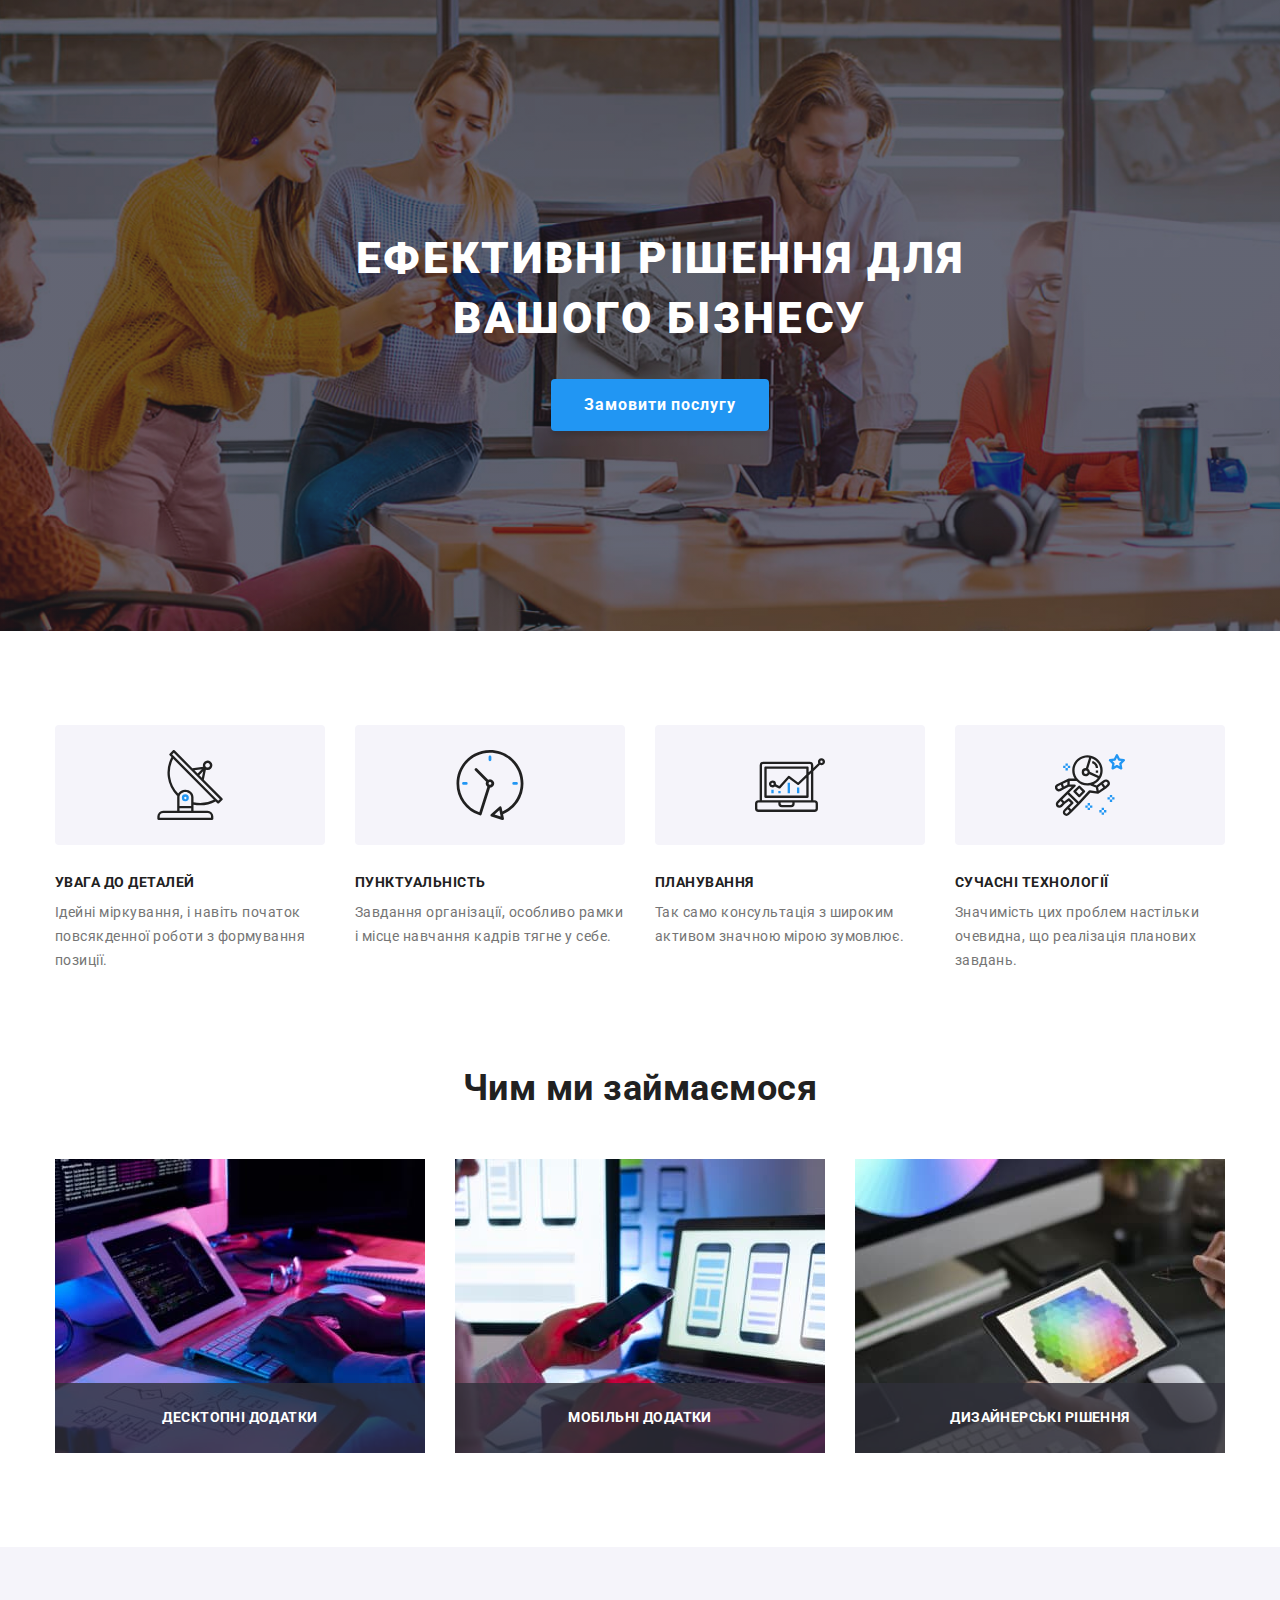
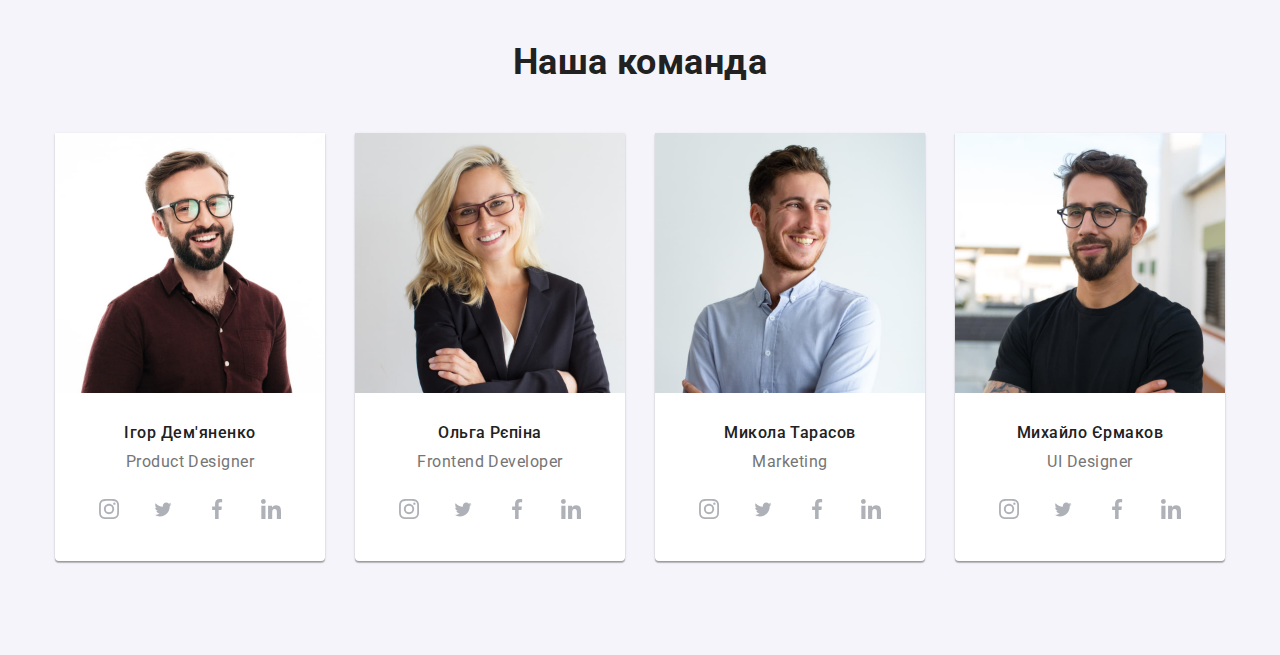
==== commit 3eab4762: "benefits + hero + team" ====
--- a/index.html
+++ b/index.html
@@ -66,57 +66,57 @@
 
     <main>
       <!------------- Герой ------------->
-      <!-- <section class="hero">
-        <div class="container">
+      <section class="hero">
+        <div class="container container--hero">
           <h1 class="hero__title">Ефективні рішення для вашого бізнесу</h1>
           <button class="button" data-modal-open type="button">
             Замовити послугу
           </button>
         </div>
-      </section> -->
+      </section>
       <!------------- Переваги Section Benefits------------->
-      <section class="section section-- box">
+      <section class="section section--box">
         <div class="container">
           <h2 class="section__title" hidden>Наші переваги</h2>
           <ul class="list section__list">
-            <li class="section__item">
-              <div class="section__icon section__icon--box">
-                <img class="section__icon" src="./images/antenna.svg" />
-              </div>
-              <p class="section__subtitle">УВАГА ДО ДЕТАЛЕЙ</p>
-              <p class="section__text">
+            <li class="card-benefits">
+              <div class="card-benefits__box-icon">
+                <img class="card-benefits__icon" src="./images/antenna.svg" />
+              </div>
+              <p class="card-benefits__title">УВАГА ДО ДЕТАЛЕЙ</p>
+              <p class="card-benefits__text">
                 Ідейні міркування, і навіть початок повсякденної роботи з
                 формування позиції.
               </p>
             </li>
 
-            <li class="section__item">
-              <div class="section__icon section__icon--box">
-                <img class="section__icon" src="./images/clock.svg" />
-              </div>
-              <p class="section__subtitle">ПУНКТУАЛЬНІСТЬ</p>
-              <p class="section__text">
+            <li class="card-benefits">
+              <div class="card-benefits__box-icon">
+                <img class="card-benefits__icon" src="./images/clock.svg" />
+              </div>
+              <p class="card-benefits__title">ПУНКТУАЛЬНІСТЬ</p>
+              <p class="card-benefits__text">
                 Завдання організації, особливо рамки і місце навчання кадрів
                 тягне у себе.
               </p>
             </li>
 
-            <li class="section__item">
-              <div class="section__icon section__icon--box">
-                <img class="section__icon" src="./images/diagram.svg" />
-              </div>
-              <p class="section__subtitle">ПЛАНУВАННЯ</p>
-              <p class="section__text">
+            <li class="card-benefits">
+              <div class="card-benefits__box-icon">
+                <img class="card-benefits__icon" src="./images/diagram.svg" />
+              </div>
+              <p class="card-benefits__title">ПЛАНУВАННЯ</p>
+              <p class="card-benefits__text">
                 Так само консультація з широким активом значною мірою зумовлює.
               </p>
             </li>
 
-            <li class="section__item">
-              <div class="section__icon section__icon--box">
-                <img class="section__icon" src="./images/astronaut.svg" />
-              </div>
-              <p class="section__subtitle">СУЧАСНІ ТЕХНОЛОГІЇ</p>
-              <p class="section__text">
+            <li class="card-benefits">
+              <div class="card-benefits__box-icon">
+                <img class="card-benefits__icon" src="./images/astronaut.svg" />
+              </div>
+              <p class="card-benefits__title">СУЧАСНІ ТЕХНОЛОГІЇ</p>
+              <p class="card-benefits__text">
                 Значимість цих проблем настільки очевидна, що реалізація
                 планових завдань.
               </p>
@@ -125,7 +125,7 @@
         </div>
       </section>
       <!------------- Чим ми займаємося section-work ------------->
-      <!-- <section class="section section--work">
+      <section class="section section--work">
         <div class="container">
           <h2 class="section__title">Чим ми займаємося</h2>
 
@@ -167,9 +167,9 @@
             </div>
           </div>
         </div>
-      </section> -->
+      </section>
       <!------------- Наша команда section-team------------->
-      <!-- <section class="section-team">
+      <section class="section-team">
         <div class="container">
           <h2 class="section__title">Наша команда</h2>
           <ul class="list section-team__list">
@@ -366,7 +366,7 @@
             </li>
           </ul>
         </div>
-      </section> -->
+      </section>
       <!------------- Клієнти ------------->
       <!-- <section class="section section__box customer">
         <div class="container">
--- a/css/main.min.css
+++ b/css/main.min.css
@@ -1 +1 @@
-:root{--primery-text-color: #757575;--title-text-color: #212121;--accent-color: #2196f3;--accent-text-color: #fff;--primery-bg-color: #fff;--accent-bg-color: #fff;--footer-bg-color: #2f303a;--button-bg-volor-porfolio: #f5f4fa;--section-bg-color: #f5f4fa;--text-transparency-color: rgba(255, 255, 255, 0.6);--icon-transparency-color: rgba(255, 255, 255, 0.1);--color-icons: #afb1b8}html{box-sizing:border-box}*,*::before,*::after{box-sizing:inherit}body{margin:0;background-color:var(--primery-bg-color);color:var(--primery-text-color);font-family:Roboto,sans-serif;letter-spacing:.03em}.list{padding:0;margin:0;list-style:none}img{display:block;max-width:100%;height:auto}.container{margin-left:auto;margin-right:auto;width:1200px;padding-left:15px;padding-right:15px}.container--box{display:flex;align-items:center;justify-content:flex-start}@media screen and (min-width: 480px){.container{width:480px}}@media screen and (min-width: 768px){.container{width:768px}}@media screen and (min-width: 1200px){.container{width:1200px}}.section{margin-top:0;padding-bottom:60px}@media screen and (min-width: 1200px){.section{padding-bottom:94px}}.section--box{padding-top:60px}@media screen and (min-width: 1200px){.section--box{padding-top:94px}}header{height:80px;border-bottom:1px solid #ececec}.main-nav{display:flex;align-items:center;justify-content:flex-start}.site-nav{display:flex;margin-left:93px}.site-nav__item{position:relative}.site-nav .site-nav__item+.site-nav__item{margin-left:50px}.site-nav__link{display:block;padding-top:32px;padding-bottom:32px;color:var(--title-text-color);font-weight:500;font-size:14px;line-height:1.14;letter-spacing:.02em;text-decoration:none}.site-nav__link--current::after{content:"";position:absolute;bottom:0;display:block;width:100%;height:4px;background:var(--accent-color);border-radius:2px}.site-nav__link:hover,.site-nav__link:focus{transition-duration:250ms;transition-timing-function:cubic-bezier(0.4, 0, 0.2, 1);color:var(--accent-color)}.kontact-nav{display:flex;margin-left:auto;align-items:center}.kontact-nav .kontact-nav__item+.kontact-nav__item{margin-left:50px}.kontact-nav__icon{fill:currentColor;margin-right:10px}.kontact-nav__link{display:flex;align-items:center;justify-content:center;color:var(--primery-text-color);font-weight:500;font-size:14px;line-height:1.14;letter-spacing:.02em;text-decoration:none}.kontact-nav__link:hover,.kontact-nav__link:focus{transition-duration:250ms;transition-timing-function:cubic-bezier(0.4, 0, 0.2, 1);color:var(--accent-color)}.logo{color:#2196f3;font-family:Raleway,sans;font-weight:700;font-size:26px;line-height:1.19;text-decoration:none}.logo--accent{color:#212121}.logo--accent-footer{color:#fff}.hero{margin:0 auto;padding-top:200px;padding-bottom:200px;background-color:var(--footer-bg-color);text-align:center;flex-grow:1;background-image:linear-gradient(rgba(47, 48, 58, 0.4), rgba(47, 48, 58, 0.4)),url("../images/img-logo.jpg");background-size:cover;background-position:center;background-repeat:no-repeat}.hero__title{width:696px;margin-bottom:30px;margin-left:auto;margin-right:auto;font-weight:900;font-size:44px;line-height:1.36;letter-spacing:.06em;text-transform:uppercase;text-align:center;color:var(--accent-text-color)}.button{display:inline-block;border-radius:4px;padding:10px 32px;border:1px solid rgba(0,0,0,0);box-shadow:0px 4px 4px rgba(0,0,0,.15);color:#fff;background-color:#2196f3;font-weight:700;font-size:16px;line-height:1.875;letter-spacing:.06em;cursor:pointer}.section__list{display:flex;gap:30px;flex-wrap:wrap;justify-content:center}.section__item{width:100%}@media screen and (min-width: 768px){.section__item{width:calc((100% - 30px)/2)}}@media screen and (min-width: 1200px){.section__item{width:calc((100% - 90px)/4)}}.section__icon{display:flex}.section__icon--box{height:120px;align-items:center;justify-content:center;background-color:var(--section-bg-color);border-radius:4px;margin-bottom:30px}.section__subtitle{margin-top:0;margin-bottom:10px;color:var(--title-text-color);font-weight:700;font-size:14px;line-height:1.14;text-transform:uppercase}.section__text{margin-top:0;margin-bottom:0;font-weight:400;font-size:14px;line-height:1.71}.section__title{margin-top:0;margin-bottom:50px;color:var(--title-text-color);font-weight:700;font-size:36px;line-height:1.17;text-align:center}.section-work{display:flex;align-items:center;justify-content:space-between}.section-work .item+.item{margin-left:30px}.section-work__card{position:relative}.section-work__img{display:block;margin:0}.section-work__box{display:flex;width:370px;align-items:center;justify-content:center;height:70px;background:rgba(47,48,58,.8);position:absolute;bottom:0}.section-work__title{font-weight:700;font-size:14px;line-height:1.14;letter-spacing:.03em;text-transform:uppercase;color:#fff}.section-team{padding-top:94px;padding-bottom:94px;background-color:var(--section-bg-color);text-align:center}.section-team__list{display:flex;justify-content:space-between}.section-team__card{width:270px;background:var(--accent-bg-color);box-shadow:0px 1px 3px rgba(0,0,0,.12),0px 1px 1px rgba(0,0,0,.14),0px 2px 1px rgba(0,0,0,.2);border-radius:0px 0px 4px 4px}.section-team__box{padding-top:30px;padding-bottom:30px}.section-team__title{margin:0;color:var(--title-text-color);font-weight:500;font-size:16px;line-height:1.19}.section-team__text{margin:0;margin-top:10px;color:var(--primery-text-color);font-weight:400;font-size:16px;line-height:1.19}.social{display:flex;justify-content:center;gap:10px;margin-top:16px}.social__item{width:44px;height:44px}.social__link{width:100%;height:100%;display:flex;align-items:center;justify-content:center;border-radius:50%;background-color:rgba(0,0,0,0);color:var(--color-icons);transition-property:background-color;transition-duration:250ms;transition-timing-function:cubic-bezier(0.4, 0, 0.2, 1)}.social__link:hover,.social__link:focus{transition-duration:250ms;transition-timing-function:cubic-bezier(0.4, 0, 0.2, 1);background-color:#2196f3;color:#fff}.social__link--accent{background-color:var(--icon-transparency-color);color:#fff}.social__link--accent:hover,.social__link--accent:focus{transition-duration:250ms;transition-timing-function:cubic-bezier(0.4, 0, 0.2, 1);background-color:#2196f3}.social__icon{transition-property:fill;transition-duration:250ms;transition-timing-function:cubic-bezier(0.4, 0, 0.2, 1);fill:currentColor}.customer__list{display:flex;gap:30px}.customer__card{width:170px;height:92px}.customer__link{width:100%;height:100%;border:1px solid #afb1b8;border-radius:4px;display:flex;align-items:center;justify-content:center;color:var(--color-icons);transition-property:color;transition-duration:250ms;transition-timing-function:cubic-bezier(0.4, 0, 0.2, 1)}.customer__link:hover,.customer__link:focus{transition-duration:250ms;transition-timing-function:cubic-bezier(0.4, 0, 0.2, 1);color:var(--accent-color);border-color:inherit}.customer__icon{fill:currentColor}.section-footer{padding-top:60px;padding-bottom:60px;background-color:var(--footer-bg-color)}.section-footer__list{display:flex;justify-content:flex-start;gap:70px}.footer-kontact__list{padding-top:20px}.footer-kontact__item:not(:last-child){margin-bottom:9px}.footer-kontact__link{color:var(--text-transparency-color);font-style:normal;font-weight:400;font-size:14px;line-height:1.71;text-decoration:none}.footer-kontact__link--accent{color:var(--accent-text-color)}.footer-kontact__link:hover,.footer-kontact__link:focus{transition-duration:250ms;transition-timing-function:cubic-bezier(0.4, 0, 0.2, 1);color:var(--accent-color)}.footer-social__title{padding-bottom:20px;text-transform:uppercase;font-weight:700;font-size:14px;line-height:1.14;color:var(--accent-text-color)}.footer-subs{margin-left:23px}.footer-subs__box{display:flex;gap:12px}.footer-subs__input{width:358px;height:50px;padding-top:15px;padding-bottom:15px;padding-left:16px;font-weight:400;font-size:16px;line-height:1.25;color:rgba(255,255,255,.6);background-color:rgba(0,0,0,0);border:1px solid rgba(255,255,255,.3);filter:drop-shadow(0px 4px 4px rgba(0, 0, 0, 0.15));border-radius:4px}.footer-subs__button{display:flex;gap:10px;align-items:center;justify-content:center;width:200px;height:50px;padding-top:10px;padding-bottom:10px;background-color:var(--accent-color);box-shadow:0px 4px 4px rgba(0,0,0,.15);border-radius:4px;border:1px solid rgba(0,0,0,0);font-weight:700;font-size:16px;line-height:1.88;letter-spacing:.06em;color:var(--accent-bg-color);cursor:pointer}.portfolio-section{padding-top:94px;padding-bottom:94px;background-color:#fff}.filters{display:flex;justify-content:center;padding-bottom:16px;margin-bottom:34px}.filters .item+.item{margin-left:8px}.filters__btn{display:inline-block;border-radius:4px;padding:6px 22px;border:1px solid rgba(0,0,0,0);cursor:pointer;color:#212121;background-color:#f5f4fa;font-weight:500;font-size:16px;line-height:1.625;text-align:center}.filters__btn--primery{color:#fff;background-color:#2196f3}.filters__btn:hover,.filters__btn:focus{transition-duration:250ms;transition-timing-function:cubic-bezier(0.4, 0, 0.2, 1);color:#fff;background-color:#2196f3;box-shadow:0px 3px 1px rgba(0,0,0,.1),0px 1px 2px rgba(0,0,0,.08),0px 2px 2px rgba(0,0,0,.12)}.portfolio{display:flex;flex-wrap:wrap;gap:30px}.portfolio__link{text-decoration:none;margin-bottom:0;position:relative}.portfolio__link:hover,.portfolio__link:focus{transition-duration:250ms;transition-timing-function:cubic-bezier(0.4, 0, 0.2, 1);display:block;box-shadow:0px 1px 1px rgba(0,0,0,.12),0px 4px 4px rgba(0,0,0,.06),1px 4px 6px rgba(0,0,0,.16)}.portfolio__link img{display:block}.portfolio__wrap{position:relative;overflow:hidden}.portfolio__wrap-title{position:absolute;top:0;left:0;margin:0;padding:63px 24px;font-weight:400;font-size:18px;line-height:1.56;color:#fff;background-color:rgba(33,150,243,.9);transform:translateY(100%);transition:transform 250ms linear}.portfolio__link:hover .portfolio__wrap-title{transform:translateY(0%)}.portfolio__box{margin-top:0;padding:20px 24px;border-bottom:1px solid #eee;border-left:1px solid #eee;border-right:1px solid #eee}.portfolio__title{margin:0;margin-bottom:4px;color:#212121;font-weight:700;font-size:18px;line-height:2;letter-spacing:.06em;text-decoration:none}.portfolio__text{margin:0;color:#757575;font-weight:400;font-size:16px;line-height:1.88}.backdrop{position:fixed;top:0;left:0;width:100%;height:100%;opacity:1;transition-property:opacity;transition-timing-function:cubic-bezier(0.4, 0, 0.2, 1);transition-duration:250ms;background-color:rgba(0,0,0,.2)}.backdrop.is-hidden{opacity:0;pointer-events:none;visibility:hidden}.modal{position:absolute;top:50%;left:50%;transform:translate(-50%, -50%);width:528px;min-height:581px;padding:40px;background:var(--accent-bg-color);box-shadow:0px 1px 3px rgba(0,0,0,.12),0px 1px 1px rgba(0,0,0,.14),0px 2px 1px rgba(0,0,0,.2);border-radius:4px;transition:transform 250ms cubic-bezier(0.4, 0, 0.2, 1),visibility 250ms cubic-bezier(0.4, 0, 0.2, 1),opacity 400ms ease-in-out 200ms}.backdrop.is-hidden .modal{transform:translate(-50%, -50%) scale(0.9) rotate(50deg)}.modal__btn-close{position:absolute;top:8px;right:8px;width:30px;height:30px;border-radius:50%;background:var(--accent-bg-color);border:1px solid rgba(0,0,0,.1);display:flex;align-items:center;justify-content:center;cursor:pointer}.modal__btn-close:hover{color:var(--accent-color);transition-duration:250ms;transition-timing-function:cubic-bezier(0.4, 0, 0.2, 1)}.modal-form{padding-top:12px}.modal__title{margin:0;font-weight:700;font-size:20px;line-height:1.15;text-align:center;color:var(--title-text-color)}.modal__form{display:flex;flex-direction:column}.modal__label{font-weight:400;font-size:12px;line-height:1.17;letter-spacing:.01em;color:var(--primery-text-color);position:relative}.modal__input-box{margin-top:4px;margin-bottom:10px;position:relative}.modal__input{box-sizing:border-box;width:448px;height:40px;padding-left:42px;border:1px solid rgba(33,33,33,.2);border-radius:4px;outline-color:rgba(0,0,0,0);color:var(--primery-text-color)}.modal__input:hover,.modal__input:focus{transition-duration:250ms;transition-timing-function:cubic-bezier(0.4, 0, 0.2, 1);border:1px solid var(--accent-color)}.modal__input:focus-within{border:2px solid var(--accent-color);transition-duration:250ms;transition-timing-function:cubic-bezier(0.4, 0, 0.2, 1)}.modal__input--textarea{resize:none}.modal__input-box .modal__input--textarea{height:120px;padding-top:12px;padding-left:16px}.modal__input::placeholder{font-weight:400;font-size:12px;line-height:1.17;letter-spacing:.01em;color:rgba(117,117,117,.5)}.modal__icon{position:absolute;transition-property:fill;top:11px;left:12px;fill:var(--title-text-color)}.modal__input:hover+.modal__icon{transition-duration:250ms;transition-timing-function:cubic-bezier(0.4, 0, 0.2, 1);fill:var(--accent-color)}.modal__input:focus-within+.modal__icon{fill:var(--accent-color);transition-duration:250ms;transition-timing-function:cubic-bezier(0.4, 0, 0.2, 1)}.modal-chekbox{display:flex;justify-content:center;align-items:center;padding-top:20px}.modal-chekbox__label{display:flex;justify-content:flex-start;align-items:center;padding-left:25px;font-weight:400;font-size:14px;line-height:1.7;color:var(--primery-text-color)}.modal-chekbox__input{position:absolute;-webkit-appearance:none;-moz-appearance:none;appearance:none}.modal-chekbox__icon{margin-left:-25px;position:absolute;width:16px;height:15px;background-image:url(../images/iconcheckafter.svg)}.modal-chekbox__input:checked+.modal-chekbox__icon{background-image:url(../images/icon-check.svg)}.modal-chekbox__link{margin-left:5px;text-decoration-line:underline;color:var(--accent-color)}.modal__btn{display:flex;justify-content:center;padding-top:30px}/*# sourceMappingURL=main.min.css.map */+:root{--primery-text-color: #757575;--title-text-color: #212121;--accent-color: #2196f3;--accent-text-color: #fff;--primery-bg-color: #fff;--accent-bg-color: #fff;--footer-bg-color: #2f303a;--button-bg-volor-porfolio: #f5f4fa;--section-bg-color: #f5f4fa;--text-transparency-color: rgba(255, 255, 255, 0.6);--icon-transparency-color: rgba(255, 255, 255, 0.1);--color-icons: #afb1b8}html{box-sizing:border-box}*,*::before,*::after{box-sizing:inherit}body{margin:0;background-color:var(--primery-bg-color);color:var(--primery-text-color);font-family:Roboto,sans-serif;letter-spacing:.03em}.list{padding:0;margin:0;list-style:none}img{display:block;max-width:100%;height:auto}.container{margin-left:auto;margin-right:auto;padding-left:15px;padding-right:15px}.container--hero{padding-left:0;padding-right:0}.container--box{display:flex;align-items:center;justify-content:flex-start}@media screen and (min-width: 480px){.container{width:480px}}@media screen and (min-width: 768px){.container{width:768px}}@media screen and (min-width: 1200px){.container{width:1200px}}.section{margin-top:0;padding-bottom:60px}@media screen and (min-width: 1200px){.section{padding-bottom:94px}}.section--box{padding-top:60px}@media screen and (min-width: 1200px){.section--box{padding-top:94px}}@media screen and (max-width: 1199px){.section--work{display:none}}.section__title{margin-top:0;margin-bottom:50px;color:var(--title-text-color);font-weight:700;font-size:36px;line-height:1.17;text-align:center}header{height:80px;border-bottom:1px solid #ececec}.main-nav{display:flex;align-items:center;justify-content:flex-start}.site-nav{display:flex;margin-left:93px}.site-nav__item{position:relative}.site-nav .site-nav__item+.site-nav__item{margin-left:50px}.site-nav__link{display:block;padding-top:32px;padding-bottom:32px;color:var(--title-text-color);font-weight:500;font-size:14px;line-height:1.14;letter-spacing:.02em;text-decoration:none}.site-nav__link--current::after{content:"";position:absolute;bottom:0;display:block;width:100%;height:4px;background:var(--accent-color);border-radius:2px}.site-nav__link:hover,.site-nav__link:focus{transition-duration:250ms;transition-timing-function:cubic-bezier(0.4, 0, 0.2, 1);color:var(--accent-color)}.kontact-nav{display:flex;margin-left:auto;align-items:center}.kontact-nav .kontact-nav__item+.kontact-nav__item{margin-left:50px}.kontact-nav__icon{fill:currentColor;margin-right:10px}.kontact-nav__link{display:flex;align-items:center;justify-content:center;color:var(--primery-text-color);font-weight:500;font-size:14px;line-height:1.14;letter-spacing:.02em;text-decoration:none}.kontact-nav__link:hover,.kontact-nav__link:focus{transition-duration:250ms;transition-timing-function:cubic-bezier(0.4, 0, 0.2, 1);color:var(--accent-color)}.logo{color:#2196f3;font-family:Raleway,sans;font-weight:700;font-size:26px;line-height:1.19;text-decoration:none}.logo--accent{color:#212121}.logo--accent-footer{color:#fff}.hero{width:100%;margin:0 auto;padding:118px 60px;background-color:var(--footer-bg-color);text-align:center;flex-grow:1;background-image:linear-gradient(rgba(47, 48, 58, 0.4), rgba(47, 48, 58, 0.4)),url("../images/img-logo.jpg");background-size:cover;background-position:center;background-repeat:no-repeat}@media screen and (min-width: 1200px){.hero{padding-top:200px;padding-bottom:200px}}.hero__title{width:360px;margin-bottom:30px;margin-left:auto;margin-right:auto;font-weight:900;font-size:26px;line-height:1.62;letter-spacing:.06em;text-transform:uppercase;text-align:center;color:var(--accent-text-color)}@media screen and (min-width: 1200px){.hero__title{width:696px;font-weight:900;font-size:44px;line-height:1.36;letter-spacing:.06em}}.button{display:inline-block;border-radius:4px;padding:10px 24px;border:1px solid rgba(0,0,0,0);box-shadow:0px 4px 4px rgba(0,0,0,.15);color:#fff;background-color:#2196f3;font-weight:700;font-size:16px;line-height:1.875;letter-spacing:.06em;cursor:pointer}@media screen and (min-width: 1200px){.button{padding:10px 32px}}.section__list{display:flex;gap:30px;flex-wrap:wrap;justify-content:center}.card-benefits{width:100%}@media screen and (min-width: 768px){.card-benefits{width:calc((100% - 30px)/2)}}@media screen and (min-width: 1200px){.card-benefits{width:calc((100% - 90px)/4)}}.card-benefits__box-icon{display:flex;height:120px;align-items:center;justify-content:center;background-color:var(--section-bg-color);border-radius:4px;margin-bottom:30px}.card-benefits__icon{width:70px;height:70px}.card-benefits__title{margin-top:0;margin-bottom:10px;color:var(--title-text-color);font-weight:700;font-size:14px;line-height:1.14;text-transform:uppercase}.card-benefits__text{margin-top:0;margin-bottom:0;font-weight:400;font-size:14px;line-height:1.71}.section-work{display:flex;align-items:center;justify-content:space-between}.section-work .item+.item{margin-left:30px}.section-work__card{position:relative}.section-work__img{display:block;margin:0}.section-work__box{display:flex;width:370px;align-items:center;justify-content:center;height:70px;background:rgba(47,48,58,.8);position:absolute;bottom:0}.section-work__title{font-weight:700;font-size:14px;line-height:1.14;letter-spacing:.03em;text-transform:uppercase;color:#fff}.section-team{padding-top:60px;padding-bottom:60px;background-color:var(--section-bg-color);text-align:center}@media screen and (min-width: 1200px){.section-team{padding-top:94px;padding-bottom:94px}}.section-team__list{display:flex;gap:30px;flex-wrap:wrap;justify-content:space-between}.section-team__card{width:100%;background:var(--accent-bg-color);box-shadow:0px 1px 3px rgba(0,0,0,.12),0px 1px 1px rgba(0,0,0,.14),0px 2px 1px rgba(0,0,0,.2);border-radius:0px 0px 4px 4px}@media screen and (min-width: 768px){.section-team__card{width:calc((100% - 30px)/2)}}@media screen and (min-width: 1200px){.section-team__card{width:calc((100% - 90px)/4)}}.section-team__box{padding-top:30px;padding-bottom:30px}.section-team__title{margin:0;color:var(--title-text-color);font-weight:500;font-size:16px;line-height:1.19}.section-team__text{margin:0;margin-top:10px;color:var(--primery-text-color);font-weight:400;font-size:16px;line-height:1.19}.social{display:flex;justify-content:center;gap:10px;margin-top:16px}.social__item{width:44px;height:44px}.social__link{width:100%;height:100%;display:flex;align-items:center;justify-content:center;border-radius:50%;background-color:rgba(0,0,0,0);color:var(--color-icons);transition-property:background-color;transition-duration:250ms;transition-timing-function:cubic-bezier(0.4, 0, 0.2, 1)}.social__link:hover,.social__link:focus{transition-duration:250ms;transition-timing-function:cubic-bezier(0.4, 0, 0.2, 1);background-color:#2196f3;color:#fff}.social__link--accent{background-color:var(--icon-transparency-color);color:#fff}.social__link--accent:hover,.social__link--accent:focus{transition-duration:250ms;transition-timing-function:cubic-bezier(0.4, 0, 0.2, 1);background-color:#2196f3}.social__icon{transition-property:fill;transition-duration:250ms;transition-timing-function:cubic-bezier(0.4, 0, 0.2, 1);fill:currentColor}.customer__list{display:flex;gap:30px}.customer__card{width:170px;height:92px}.customer__link{width:100%;height:100%;border:1px solid #afb1b8;border-radius:4px;display:flex;align-items:center;justify-content:center;color:var(--color-icons);transition-property:color;transition-duration:250ms;transition-timing-function:cubic-bezier(0.4, 0, 0.2, 1)}.customer__link:hover,.customer__link:focus{transition-duration:250ms;transition-timing-function:cubic-bezier(0.4, 0, 0.2, 1);color:var(--accent-color);border-color:inherit}.customer__icon{fill:currentColor}.section-footer{padding-top:60px;padding-bottom:60px;background-color:var(--footer-bg-color)}.section-footer__list{display:flex;justify-content:flex-start;gap:70px}.footer-kontact__list{padding-top:20px}.footer-kontact__item:not(:last-child){margin-bottom:9px}.footer-kontact__link{color:var(--text-transparency-color);font-style:normal;font-weight:400;font-size:14px;line-height:1.71;text-decoration:none}.footer-kontact__link--accent{color:var(--accent-text-color)}.footer-kontact__link:hover,.footer-kontact__link:focus{transition-duration:250ms;transition-timing-function:cubic-bezier(0.4, 0, 0.2, 1);color:var(--accent-color)}.footer-social__title{padding-bottom:20px;text-transform:uppercase;font-weight:700;font-size:14px;line-height:1.14;color:var(--accent-text-color)}.footer-subs{margin-left:23px}.footer-subs__box{display:flex;gap:12px}.footer-subs__input{width:358px;height:50px;padding-top:15px;padding-bottom:15px;padding-left:16px;font-weight:400;font-size:16px;line-height:1.25;color:rgba(255,255,255,.6);background-color:rgba(0,0,0,0);border:1px solid rgba(255,255,255,.3);filter:drop-shadow(0px 4px 4px rgba(0, 0, 0, 0.15));border-radius:4px}.footer-subs__button{display:flex;gap:10px;align-items:center;justify-content:center;width:200px;height:50px;padding-top:10px;padding-bottom:10px;background-color:var(--accent-color);box-shadow:0px 4px 4px rgba(0,0,0,.15);border-radius:4px;border:1px solid rgba(0,0,0,0);font-weight:700;font-size:16px;line-height:1.88;letter-spacing:.06em;color:var(--accent-bg-color);cursor:pointer}.portfolio-section{padding-top:94px;padding-bottom:94px;background-color:#fff}.filters{display:flex;justify-content:center;padding-bottom:16px;margin-bottom:34px}.filters .item+.item{margin-left:8px}.filters__btn{display:inline-block;border-radius:4px;padding:6px 22px;border:1px solid rgba(0,0,0,0);cursor:pointer;color:#212121;background-color:#f5f4fa;font-weight:500;font-size:16px;line-height:1.625;text-align:center}.filters__btn--primery{color:#fff;background-color:#2196f3}.filters__btn:hover,.filters__btn:focus{transition-duration:250ms;transition-timing-function:cubic-bezier(0.4, 0, 0.2, 1);color:#fff;background-color:#2196f3;box-shadow:0px 3px 1px rgba(0,0,0,.1),0px 1px 2px rgba(0,0,0,.08),0px 2px 2px rgba(0,0,0,.12)}.portfolio{display:flex;flex-wrap:wrap;gap:30px}.portfolio__link{text-decoration:none;margin-bottom:0;position:relative}.portfolio__link:hover,.portfolio__link:focus{transition-duration:250ms;transition-timing-function:cubic-bezier(0.4, 0, 0.2, 1);display:block;box-shadow:0px 1px 1px rgba(0,0,0,.12),0px 4px 4px rgba(0,0,0,.06),1px 4px 6px rgba(0,0,0,.16)}.portfolio__link img{display:block}.portfolio__wrap{position:relative;overflow:hidden}.portfolio__wrap-title{position:absolute;top:0;left:0;margin:0;padding:63px 24px;font-weight:400;font-size:18px;line-height:1.56;color:#fff;background-color:rgba(33,150,243,.9);transform:translateY(100%);transition:transform 250ms linear}.portfolio__link:hover .portfolio__wrap-title{transform:translateY(0%)}.portfolio__box{margin-top:0;padding:20px 24px;border-bottom:1px solid #eee;border-left:1px solid #eee;border-right:1px solid #eee}.portfolio__title{margin:0;margin-bottom:4px;color:#212121;font-weight:700;font-size:18px;line-height:2;letter-spacing:.06em;text-decoration:none}.portfolio__text{margin:0;color:#757575;font-weight:400;font-size:16px;line-height:1.88}.backdrop{position:fixed;top:0;left:0;width:100%;height:100%;opacity:1;transition-property:opacity;transition-timing-function:cubic-bezier(0.4, 0, 0.2, 1);transition-duration:250ms;background-color:rgba(0,0,0,.2)}.backdrop.is-hidden{opacity:0;pointer-events:none;visibility:hidden}.modal{position:absolute;top:50%;left:50%;transform:translate(-50%, -50%);width:528px;min-height:581px;padding:40px;background:var(--accent-bg-color);box-shadow:0px 1px 3px rgba(0,0,0,.12),0px 1px 1px rgba(0,0,0,.14),0px 2px 1px rgba(0,0,0,.2);border-radius:4px;transition:transform 250ms cubic-bezier(0.4, 0, 0.2, 1),visibility 250ms cubic-bezier(0.4, 0, 0.2, 1),opacity 400ms ease-in-out 200ms}.backdrop.is-hidden .modal{transform:translate(-50%, -50%) scale(0.9) rotate(50deg)}.modal__btn-close{position:absolute;top:8px;right:8px;width:30px;height:30px;border-radius:50%;background:var(--accent-bg-color);border:1px solid rgba(0,0,0,.1);display:flex;align-items:center;justify-content:center;cursor:pointer}.modal__btn-close:hover{color:var(--accent-color);transition-duration:250ms;transition-timing-function:cubic-bezier(0.4, 0, 0.2, 1)}.modal-form{padding-top:12px}.modal__title{margin:0;font-weight:700;font-size:20px;line-height:1.15;text-align:center;color:var(--title-text-color)}.modal__form{display:flex;flex-direction:column}.modal__label{font-weight:400;font-size:12px;line-height:1.17;letter-spacing:.01em;color:var(--primery-text-color);position:relative}.modal__input-box{margin-top:4px;margin-bottom:10px;position:relative}.modal__input{box-sizing:border-box;width:448px;height:40px;padding-left:42px;border:1px solid rgba(33,33,33,.2);border-radius:4px;outline-color:rgba(0,0,0,0);color:var(--primery-text-color)}.modal__input:hover,.modal__input:focus{transition-duration:250ms;transition-timing-function:cubic-bezier(0.4, 0, 0.2, 1);border:1px solid var(--accent-color)}.modal__input:focus-within{border:2px solid var(--accent-color);transition-duration:250ms;transition-timing-function:cubic-bezier(0.4, 0, 0.2, 1)}.modal__input--textarea{resize:none}.modal__input-box .modal__input--textarea{height:120px;padding-top:12px;padding-left:16px}.modal__input::placeholder{font-weight:400;font-size:12px;line-height:1.17;letter-spacing:.01em;color:rgba(117,117,117,.5)}.modal__icon{position:absolute;transition-property:fill;top:11px;left:12px;fill:var(--title-text-color)}.modal__input:hover+.modal__icon{transition-duration:250ms;transition-timing-function:cubic-bezier(0.4, 0, 0.2, 1);fill:var(--accent-color)}.modal__input:focus-within+.modal__icon{fill:var(--accent-color);transition-duration:250ms;transition-timing-function:cubic-bezier(0.4, 0, 0.2, 1)}.modal-chekbox{display:flex;justify-content:center;align-items:center;padding-top:20px}.modal-chekbox__label{display:flex;justify-content:flex-start;align-items:center;padding-left:25px;font-weight:400;font-size:14px;line-height:1.7;color:var(--primery-text-color)}.modal-chekbox__input{position:absolute;-webkit-appearance:none;-moz-appearance:none;appearance:none}.modal-chekbox__icon{margin-left:-25px;position:absolute;width:16px;height:15px;background-image:url(../images/iconcheckafter.svg)}.modal-chekbox__input:checked+.modal-chekbox__icon{background-image:url(../images/icon-check.svg)}.modal-chekbox__link{margin-left:5px;text-decoration-line:underline;color:var(--accent-color)}.modal__btn{display:flex;justify-content:center;padding-top:30px}/*# sourceMappingURL=main.min.css.map */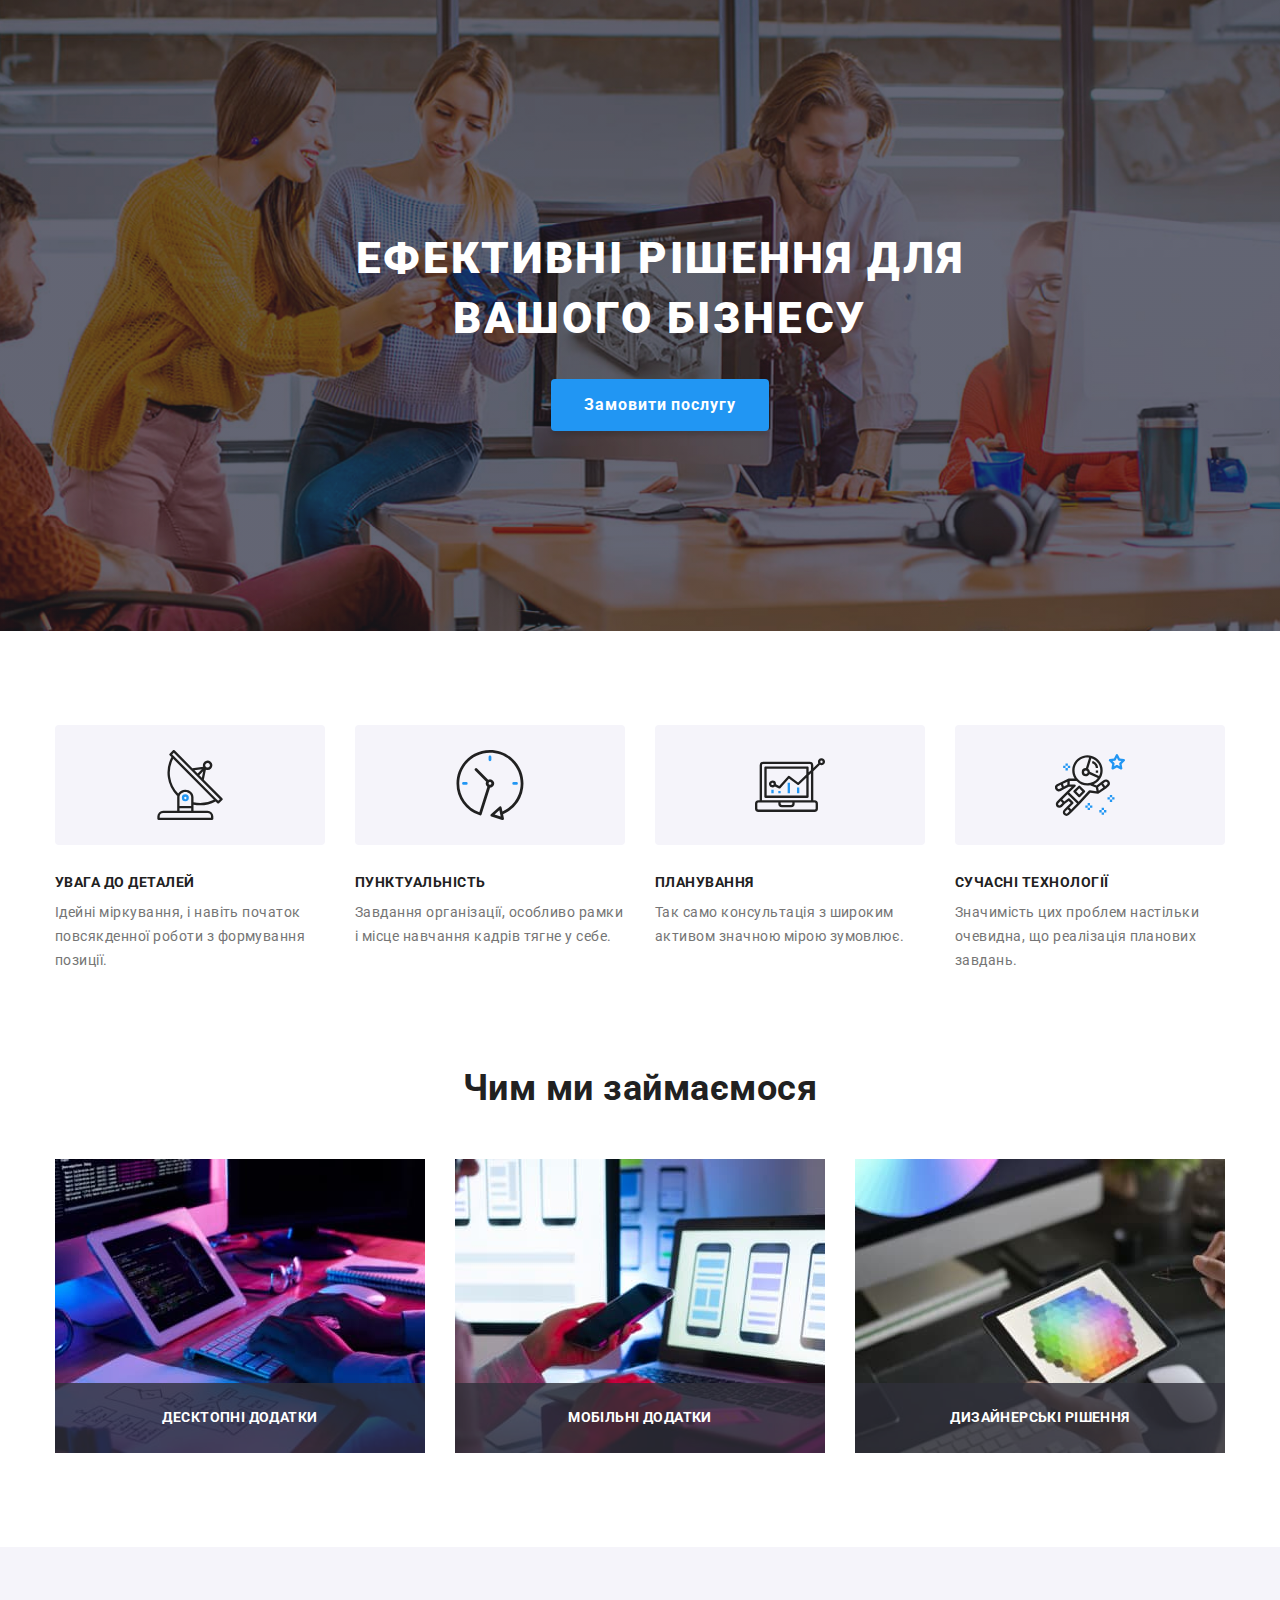
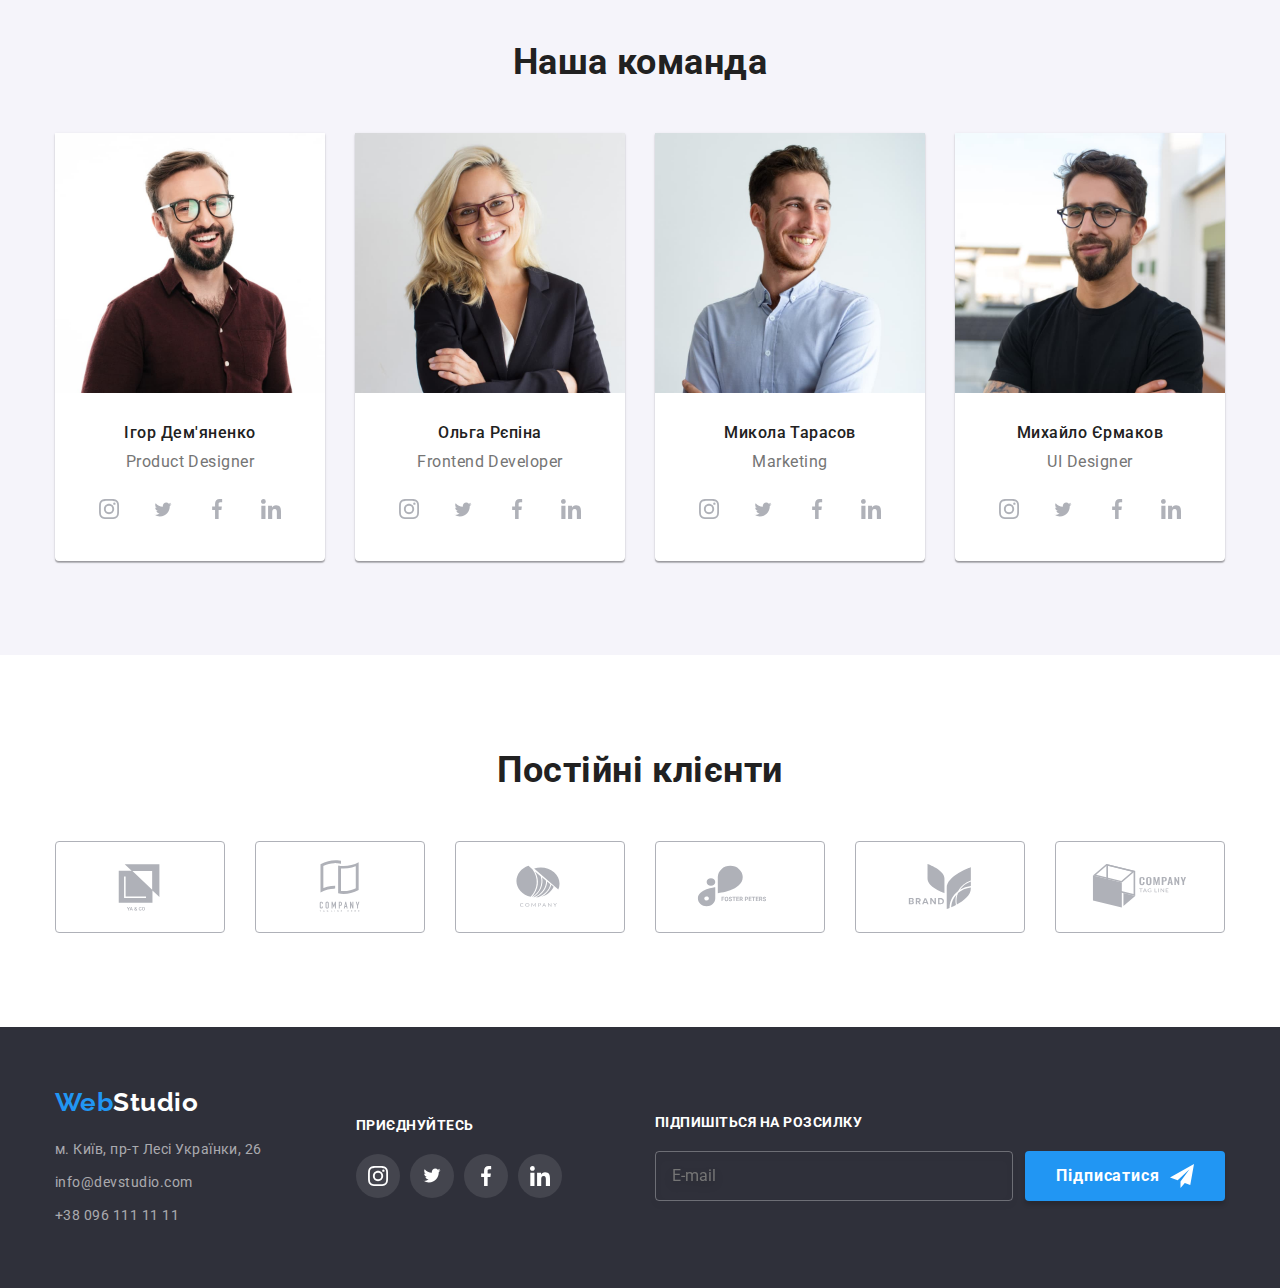
==== commit cd2bd552: "footer + modal" ====
--- a/index.html
+++ b/index.html
@@ -178,7 +178,7 @@
               <div class="section-team__box">
                 <h3 class="section-team__title">Ігор Дем'яненко</h3>
                 <p lang="en" class="section-team__text">Product Designer</p>
-                
+
                 <ul class="social list">
                   <li class="social__item">
                     <a href="" class="social__link">
@@ -226,7 +226,7 @@
               <div class="section-team__box">
                 <h3 class="section-team__title">Ольга Рєпіна</h3>
                 <p lang="en" class="section-team__text">Frontend Developer</p>
-                
+
                 <ul class="social list">
                   <li class="social__item">
                     <a href="" class="social__link">
@@ -274,7 +274,7 @@
               <div class="section-team__box">
                 <h3 class="section-team__title">Микола Тарасов</h3>
                 <p lang="en" class="section-team__text">Marketing</p>
-                
+
                 <ul class="social list">
                   <li class="social__item">
                     <a href="" class="social__link">
@@ -322,7 +322,7 @@
               <div class="section-team__box">
                 <h3 class="section-team__title">Михайло Єрмаков</h3>
                 <p lang="en" class="section-team__text">UI Designer</p>
-                
+
                 <ul class="social list">
                   <li class="social__item">
                     <a href="" class="social__link">
@@ -368,7 +368,7 @@
         </div>
       </section>
       <!------------- Клієнти ------------->
-      <!-- <section class="section section__box customer">
+      <section class="section section--box customer">
         <div class="container">
           <h2 class="section__title">Постійні клієнти</h2>
           <ul class="list customer__list">
@@ -421,13 +421,12 @@
             </li>
           </ul>
         </div>
-      </section> -->
+      </section>
     </main>
     <!------------- Футер ------------->
-    <!-- <footer class="section-footer">
+    <footer class="section-footer">
       <div class="container">
         <div class="section-footer__list">
-          
           <div class="footer-kontact list">
             <a class="logo" href="./index.html" lang="en"
               >Web<span class="logo logo--accent-footer">Studio</span></a
@@ -460,10 +459,10 @@
               </ul>
             </address>
           </div>
-          
+
           <div class="footer-social list">
             <p class="footer-social__title">Приєднуйтесь</p>
-            <ul class="social list">
+            <ul class="social social--footer list">
               <li class="social__item">
                 <a href="" class="social__link social__link--accent">
                   <svg class="social__icon" width="20" height="20">
@@ -494,7 +493,7 @@
               </li>
             </ul>
           </div>
-          
+
           <div class="footer-subs list">
             <p class="footer-social__title">Підпишіться на розсилку</p>
             <form name="subscription" autocomplete="on" novalidate>
@@ -518,18 +517,18 @@
           </div>
         </div>
       </div>
-    </footer> -->
+    </footer>
     <!-------------Modal------------->
-    <!-- <div class="backdrop is-hidden" data-modal>
-      <div class="modal"> -->
+    <div class="backdrop is-hidden" data-modal>
+      <div class="modal">
         <!-------------button-modal-close------------->
-        <!-- <button data-modal-close type="button" class="modal__btn-close">
+        <button data-modal-close type="button" class="modal__btn-close">
           <svg class="social__icon" width="18" height="18">
             <use href="./images/symbol-defs.svg#icon-close-black"></use>
           </svg>
-        </button> -->
+        </button>
         <!-------------ФОРМА------------->
-        <!-- <p class="modal__title">Залиште свої дані, ми вам передзвонимо</p>
+        <p class="modal__title">Залиште свої дані, ми вам передзвонимо</p>
         <div class="modal__form">
           <form name="modal-form" autocomplete="on" novalidate>
             <label class="modal__label"
@@ -608,7 +607,7 @@
               <button class="button" type="submit">Відправити</button>
             </div>
           </form>
-        </div> -->
+        </div>
       </div>
     </div>
 
--- a/css/main.min.css
+++ b/css/main.min.css
@@ -1 +1 @@
-:root{--primery-text-color: #757575;--title-text-color: #212121;--accent-color: #2196f3;--accent-text-color: #fff;--primery-bg-color: #fff;--accent-bg-color: #fff;--footer-bg-color: #2f303a;--button-bg-volor-porfolio: #f5f4fa;--section-bg-color: #f5f4fa;--text-transparency-color: rgba(255, 255, 255, 0.6);--icon-transparency-color: rgba(255, 255, 255, 0.1);--color-icons: #afb1b8}html{box-sizing:border-box}*,*::before,*::after{box-sizing:inherit}body{margin:0;background-color:var(--primery-bg-color);color:var(--primery-text-color);font-family:Roboto,sans-serif;letter-spacing:.03em}.list{padding:0;margin:0;list-style:none}img{display:block;max-width:100%;height:auto}.container{margin-left:auto;margin-right:auto;padding-left:15px;padding-right:15px}.container--hero{padding-left:0;padding-right:0}.container--box{display:flex;align-items:center;justify-content:flex-start}@media screen and (min-width: 480px){.container{width:480px}}@media screen and (min-width: 768px){.container{width:768px}}@media screen and (min-width: 1200px){.container{width:1200px}}.section{margin-top:0;padding-bottom:60px}@media screen and (min-width: 1200px){.section{padding-bottom:94px}}.section--box{padding-top:60px}@media screen and (min-width: 1200px){.section--box{padding-top:94px}}@media screen and (max-width: 1199px){.section--work{display:none}}.section__title{margin-top:0;margin-bottom:50px;color:var(--title-text-color);font-weight:700;font-size:36px;line-height:1.17;text-align:center}header{height:80px;border-bottom:1px solid #ececec}.main-nav{display:flex;align-items:center;justify-content:flex-start}.site-nav{display:flex;margin-left:93px}.site-nav__item{position:relative}.site-nav .site-nav__item+.site-nav__item{margin-left:50px}.site-nav__link{display:block;padding-top:32px;padding-bottom:32px;color:var(--title-text-color);font-weight:500;font-size:14px;line-height:1.14;letter-spacing:.02em;text-decoration:none}.site-nav__link--current::after{content:"";position:absolute;bottom:0;display:block;width:100%;height:4px;background:var(--accent-color);border-radius:2px}.site-nav__link:hover,.site-nav__link:focus{transition-duration:250ms;transition-timing-function:cubic-bezier(0.4, 0, 0.2, 1);color:var(--accent-color)}.kontact-nav{display:flex;margin-left:auto;align-items:center}.kontact-nav .kontact-nav__item+.kontact-nav__item{margin-left:50px}.kontact-nav__icon{fill:currentColor;margin-right:10px}.kontact-nav__link{display:flex;align-items:center;justify-content:center;color:var(--primery-text-color);font-weight:500;font-size:14px;line-height:1.14;letter-spacing:.02em;text-decoration:none}.kontact-nav__link:hover,.kontact-nav__link:focus{transition-duration:250ms;transition-timing-function:cubic-bezier(0.4, 0, 0.2, 1);color:var(--accent-color)}.logo{color:#2196f3;font-family:Raleway,sans;font-weight:700;font-size:26px;line-height:1.19;text-decoration:none}.logo--accent{color:#212121}.logo--accent-footer{color:#fff}.hero{width:100%;margin:0 auto;padding:118px 60px;background-color:var(--footer-bg-color);text-align:center;flex-grow:1;background-image:linear-gradient(rgba(47, 48, 58, 0.4), rgba(47, 48, 58, 0.4)),url("../images/img-logo.jpg");background-size:cover;background-position:center;background-repeat:no-repeat}@media screen and (min-width: 1200px){.hero{padding-top:200px;padding-bottom:200px}}.hero__title{width:360px;margin-bottom:30px;margin-left:auto;margin-right:auto;font-weight:900;font-size:26px;line-height:1.62;letter-spacing:.06em;text-transform:uppercase;text-align:center;color:var(--accent-text-color)}@media screen and (min-width: 1200px){.hero__title{width:696px;font-weight:900;font-size:44px;line-height:1.36;letter-spacing:.06em}}.button{display:inline-block;border-radius:4px;padding:10px 24px;border:1px solid rgba(0,0,0,0);box-shadow:0px 4px 4px rgba(0,0,0,.15);color:#fff;background-color:#2196f3;font-weight:700;font-size:16px;line-height:1.875;letter-spacing:.06em;cursor:pointer}@media screen and (min-width: 1200px){.button{padding:10px 32px}}.section__list{display:flex;gap:30px;flex-wrap:wrap;justify-content:center}.card-benefits{width:100%}@media screen and (min-width: 768px){.card-benefits{width:calc((100% - 30px)/2)}}@media screen and (min-width: 1200px){.card-benefits{width:calc((100% - 90px)/4)}}.card-benefits__box-icon{display:flex;height:120px;align-items:center;justify-content:center;background-color:var(--section-bg-color);border-radius:4px;margin-bottom:30px}.card-benefits__icon{width:70px;height:70px}.card-benefits__title{margin-top:0;margin-bottom:10px;color:var(--title-text-color);font-weight:700;font-size:14px;line-height:1.14;text-transform:uppercase}.card-benefits__text{margin-top:0;margin-bottom:0;font-weight:400;font-size:14px;line-height:1.71}.section-work{display:flex;align-items:center;justify-content:space-between}.section-work .item+.item{margin-left:30px}.section-work__card{position:relative}.section-work__img{display:block;margin:0}.section-work__box{display:flex;width:370px;align-items:center;justify-content:center;height:70px;background:rgba(47,48,58,.8);position:absolute;bottom:0}.section-work__title{font-weight:700;font-size:14px;line-height:1.14;letter-spacing:.03em;text-transform:uppercase;color:#fff}.section-team{padding-top:60px;padding-bottom:60px;background-color:var(--section-bg-color);text-align:center}@media screen and (min-width: 1200px){.section-team{padding-top:94px;padding-bottom:94px}}.section-team__list{display:flex;gap:30px;flex-wrap:wrap;justify-content:space-between}.section-team__card{width:100%;background:var(--accent-bg-color);box-shadow:0px 1px 3px rgba(0,0,0,.12),0px 1px 1px rgba(0,0,0,.14),0px 2px 1px rgba(0,0,0,.2);border-radius:0px 0px 4px 4px}@media screen and (min-width: 768px){.section-team__card{width:calc((100% - 30px)/2)}}@media screen and (min-width: 1200px){.section-team__card{width:calc((100% - 90px)/4)}}.section-team__box{padding-top:30px;padding-bottom:30px}.section-team__title{margin:0;color:var(--title-text-color);font-weight:500;font-size:16px;line-height:1.19}.section-team__text{margin:0;margin-top:10px;color:var(--primery-text-color);font-weight:400;font-size:16px;line-height:1.19}.social{display:flex;justify-content:center;gap:10px;margin-top:16px}.social__item{width:44px;height:44px}.social__link{width:100%;height:100%;display:flex;align-items:center;justify-content:center;border-radius:50%;background-color:rgba(0,0,0,0);color:var(--color-icons);transition-property:background-color;transition-duration:250ms;transition-timing-function:cubic-bezier(0.4, 0, 0.2, 1)}.social__link:hover,.social__link:focus{transition-duration:250ms;transition-timing-function:cubic-bezier(0.4, 0, 0.2, 1);background-color:#2196f3;color:#fff}.social__link--accent{background-color:var(--icon-transparency-color);color:#fff}.social__link--accent:hover,.social__link--accent:focus{transition-duration:250ms;transition-timing-function:cubic-bezier(0.4, 0, 0.2, 1);background-color:#2196f3}.social__icon{transition-property:fill;transition-duration:250ms;transition-timing-function:cubic-bezier(0.4, 0, 0.2, 1);fill:currentColor}.customer__list{display:flex;gap:30px}.customer__card{width:170px;height:92px}.customer__link{width:100%;height:100%;border:1px solid #afb1b8;border-radius:4px;display:flex;align-items:center;justify-content:center;color:var(--color-icons);transition-property:color;transition-duration:250ms;transition-timing-function:cubic-bezier(0.4, 0, 0.2, 1)}.customer__link:hover,.customer__link:focus{transition-duration:250ms;transition-timing-function:cubic-bezier(0.4, 0, 0.2, 1);color:var(--accent-color);border-color:inherit}.customer__icon{fill:currentColor}.section-footer{padding-top:60px;padding-bottom:60px;background-color:var(--footer-bg-color)}.section-footer__list{display:flex;justify-content:flex-start;gap:70px}.footer-kontact__list{padding-top:20px}.footer-kontact__item:not(:last-child){margin-bottom:9px}.footer-kontact__link{color:var(--text-transparency-color);font-style:normal;font-weight:400;font-size:14px;line-height:1.71;text-decoration:none}.footer-kontact__link--accent{color:var(--accent-text-color)}.footer-kontact__link:hover,.footer-kontact__link:focus{transition-duration:250ms;transition-timing-function:cubic-bezier(0.4, 0, 0.2, 1);color:var(--accent-color)}.footer-social__title{padding-bottom:20px;text-transform:uppercase;font-weight:700;font-size:14px;line-height:1.14;color:var(--accent-text-color)}.footer-subs{margin-left:23px}.footer-subs__box{display:flex;gap:12px}.footer-subs__input{width:358px;height:50px;padding-top:15px;padding-bottom:15px;padding-left:16px;font-weight:400;font-size:16px;line-height:1.25;color:rgba(255,255,255,.6);background-color:rgba(0,0,0,0);border:1px solid rgba(255,255,255,.3);filter:drop-shadow(0px 4px 4px rgba(0, 0, 0, 0.15));border-radius:4px}.footer-subs__button{display:flex;gap:10px;align-items:center;justify-content:center;width:200px;height:50px;padding-top:10px;padding-bottom:10px;background-color:var(--accent-color);box-shadow:0px 4px 4px rgba(0,0,0,.15);border-radius:4px;border:1px solid rgba(0,0,0,0);font-weight:700;font-size:16px;line-height:1.88;letter-spacing:.06em;color:var(--accent-bg-color);cursor:pointer}.portfolio-section{padding-top:94px;padding-bottom:94px;background-color:#fff}.filters{display:flex;justify-content:center;padding-bottom:16px;margin-bottom:34px}.filters .item+.item{margin-left:8px}.filters__btn{display:inline-block;border-radius:4px;padding:6px 22px;border:1px solid rgba(0,0,0,0);cursor:pointer;color:#212121;background-color:#f5f4fa;font-weight:500;font-size:16px;line-height:1.625;text-align:center}.filters__btn--primery{color:#fff;background-color:#2196f3}.filters__btn:hover,.filters__btn:focus{transition-duration:250ms;transition-timing-function:cubic-bezier(0.4, 0, 0.2, 1);color:#fff;background-color:#2196f3;box-shadow:0px 3px 1px rgba(0,0,0,.1),0px 1px 2px rgba(0,0,0,.08),0px 2px 2px rgba(0,0,0,.12)}.portfolio{display:flex;flex-wrap:wrap;gap:30px}.portfolio__link{text-decoration:none;margin-bottom:0;position:relative}.portfolio__link:hover,.portfolio__link:focus{transition-duration:250ms;transition-timing-function:cubic-bezier(0.4, 0, 0.2, 1);display:block;box-shadow:0px 1px 1px rgba(0,0,0,.12),0px 4px 4px rgba(0,0,0,.06),1px 4px 6px rgba(0,0,0,.16)}.portfolio__link img{display:block}.portfolio__wrap{position:relative;overflow:hidden}.portfolio__wrap-title{position:absolute;top:0;left:0;margin:0;padding:63px 24px;font-weight:400;font-size:18px;line-height:1.56;color:#fff;background-color:rgba(33,150,243,.9);transform:translateY(100%);transition:transform 250ms linear}.portfolio__link:hover .portfolio__wrap-title{transform:translateY(0%)}.portfolio__box{margin-top:0;padding:20px 24px;border-bottom:1px solid #eee;border-left:1px solid #eee;border-right:1px solid #eee}.portfolio__title{margin:0;margin-bottom:4px;color:#212121;font-weight:700;font-size:18px;line-height:2;letter-spacing:.06em;text-decoration:none}.portfolio__text{margin:0;color:#757575;font-weight:400;font-size:16px;line-height:1.88}.backdrop{position:fixed;top:0;left:0;width:100%;height:100%;opacity:1;transition-property:opacity;transition-timing-function:cubic-bezier(0.4, 0, 0.2, 1);transition-duration:250ms;background-color:rgba(0,0,0,.2)}.backdrop.is-hidden{opacity:0;pointer-events:none;visibility:hidden}.modal{position:absolute;top:50%;left:50%;transform:translate(-50%, -50%);width:528px;min-height:581px;padding:40px;background:var(--accent-bg-color);box-shadow:0px 1px 3px rgba(0,0,0,.12),0px 1px 1px rgba(0,0,0,.14),0px 2px 1px rgba(0,0,0,.2);border-radius:4px;transition:transform 250ms cubic-bezier(0.4, 0, 0.2, 1),visibility 250ms cubic-bezier(0.4, 0, 0.2, 1),opacity 400ms ease-in-out 200ms}.backdrop.is-hidden .modal{transform:translate(-50%, -50%) scale(0.9) rotate(50deg)}.modal__btn-close{position:absolute;top:8px;right:8px;width:30px;height:30px;border-radius:50%;background:var(--accent-bg-color);border:1px solid rgba(0,0,0,.1);display:flex;align-items:center;justify-content:center;cursor:pointer}.modal__btn-close:hover{color:var(--accent-color);transition-duration:250ms;transition-timing-function:cubic-bezier(0.4, 0, 0.2, 1)}.modal-form{padding-top:12px}.modal__title{margin:0;font-weight:700;font-size:20px;line-height:1.15;text-align:center;color:var(--title-text-color)}.modal__form{display:flex;flex-direction:column}.modal__label{font-weight:400;font-size:12px;line-height:1.17;letter-spacing:.01em;color:var(--primery-text-color);position:relative}.modal__input-box{margin-top:4px;margin-bottom:10px;position:relative}.modal__input{box-sizing:border-box;width:448px;height:40px;padding-left:42px;border:1px solid rgba(33,33,33,.2);border-radius:4px;outline-color:rgba(0,0,0,0);color:var(--primery-text-color)}.modal__input:hover,.modal__input:focus{transition-duration:250ms;transition-timing-function:cubic-bezier(0.4, 0, 0.2, 1);border:1px solid var(--accent-color)}.modal__input:focus-within{border:2px solid var(--accent-color);transition-duration:250ms;transition-timing-function:cubic-bezier(0.4, 0, 0.2, 1)}.modal__input--textarea{resize:none}.modal__input-box .modal__input--textarea{height:120px;padding-top:12px;padding-left:16px}.modal__input::placeholder{font-weight:400;font-size:12px;line-height:1.17;letter-spacing:.01em;color:rgba(117,117,117,.5)}.modal__icon{position:absolute;transition-property:fill;top:11px;left:12px;fill:var(--title-text-color)}.modal__input:hover+.modal__icon{transition-duration:250ms;transition-timing-function:cubic-bezier(0.4, 0, 0.2, 1);fill:var(--accent-color)}.modal__input:focus-within+.modal__icon{fill:var(--accent-color);transition-duration:250ms;transition-timing-function:cubic-bezier(0.4, 0, 0.2, 1)}.modal-chekbox{display:flex;justify-content:center;align-items:center;padding-top:20px}.modal-chekbox__label{display:flex;justify-content:flex-start;align-items:center;padding-left:25px;font-weight:400;font-size:14px;line-height:1.7;color:var(--primery-text-color)}.modal-chekbox__input{position:absolute;-webkit-appearance:none;-moz-appearance:none;appearance:none}.modal-chekbox__icon{margin-left:-25px;position:absolute;width:16px;height:15px;background-image:url(../images/iconcheckafter.svg)}.modal-chekbox__input:checked+.modal-chekbox__icon{background-image:url(../images/icon-check.svg)}.modal-chekbox__link{margin-left:5px;text-decoration-line:underline;color:var(--accent-color)}.modal__btn{display:flex;justify-content:center;padding-top:30px}/*# sourceMappingURL=main.min.css.map */+:root{--primery-text-color: #757575;--title-text-color: #212121;--accent-color: #2196f3;--accent-text-color: #fff;--primery-bg-color: #fff;--accent-bg-color: #fff;--footer-bg-color: #2f303a;--button-bg-volor-porfolio: #f5f4fa;--section-bg-color: #f5f4fa;--text-transparency-color: rgba(255, 255, 255, 0.6);--icon-transparency-color: rgba(255, 255, 255, 0.1);--color-icons: #afb1b8}html{box-sizing:border-box}*,*::before,*::after{box-sizing:inherit}body{margin:0;background-color:var(--primery-bg-color);color:var(--primery-text-color);font-family:Roboto,sans-serif;letter-spacing:.03em}.list{padding:0;margin:0;list-style:none}img{display:block;max-width:100%;height:auto}.container{margin-left:auto;margin-right:auto;padding-left:15px;padding-right:15px}.container--hero{padding-left:0;padding-right:0}.container--box{display:flex;align-items:center;justify-content:flex-start}@media screen and (min-width: 480px){.container{width:480px}}@media screen and (min-width: 768px){.container{width:768px}}@media screen and (min-width: 1200px){.container{width:1200px}}.section{margin-top:0;padding-bottom:60px}@media screen and (min-width: 1200px){.section{padding-bottom:94px}}.section--box{padding-top:60px}@media screen and (min-width: 1200px){.section--box{padding-top:94px}}@media screen and (max-width: 1199px){.section--work{display:none}}.section__title{margin-top:0;margin-bottom:30px;color:var(--title-text-color);font-weight:700;font-size:28px;line-height:1.17;text-align:center}@media screen and (min-width: 1200px){.section__title{margin-bottom:50px;font-weight:700;font-size:36px;line-height:1.17}}header{height:80px;border-bottom:1px solid #ececec}.main-nav{display:flex;align-items:center;justify-content:flex-start}.site-nav{display:flex;margin-left:93px}.site-nav__item{position:relative}.site-nav .site-nav__item+.site-nav__item{margin-left:50px}.site-nav__link{display:block;padding-top:32px;padding-bottom:32px;color:var(--title-text-color);font-weight:500;font-size:14px;line-height:1.14;letter-spacing:.02em;text-decoration:none}.site-nav__link--current::after{content:"";position:absolute;bottom:0;display:block;width:100%;height:4px;background:var(--accent-color);border-radius:2px}.site-nav__link:hover,.site-nav__link:focus{transition-duration:250ms;transition-timing-function:cubic-bezier(0.4, 0, 0.2, 1);color:var(--accent-color)}.kontact-nav{display:flex;margin-left:auto;align-items:center}.kontact-nav .kontact-nav__item+.kontact-nav__item{margin-left:50px}.kontact-nav__icon{fill:currentColor;margin-right:10px}.kontact-nav__link{display:flex;align-items:center;justify-content:center;color:var(--primery-text-color);font-weight:500;font-size:14px;line-height:1.14;letter-spacing:.02em;text-decoration:none}.kontact-nav__link:hover,.kontact-nav__link:focus{transition-duration:250ms;transition-timing-function:cubic-bezier(0.4, 0, 0.2, 1);color:var(--accent-color)}.logo{color:#2196f3;font-family:Raleway,sans;font-weight:700;font-size:26px;line-height:1.19;text-decoration:none}.logo--accent{color:#212121}.logo--accent-footer{color:#fff}.hero{width:100%;margin:0 auto;padding:118px 60px;background-color:var(--footer-bg-color);text-align:center;flex-grow:1;background-image:linear-gradient(rgba(47, 48, 58, 0.4), rgba(47, 48, 58, 0.4)),url("../images/img-logo.jpg");background-size:cover;background-position:center;background-repeat:no-repeat}@media screen and (min-width: 1200px){.hero{padding-top:200px;padding-bottom:200px}}.hero__title{width:360px;margin-bottom:30px;margin-left:auto;margin-right:auto;font-weight:900;font-size:26px;line-height:1.62;letter-spacing:.06em;text-transform:uppercase;text-align:center;color:var(--accent-text-color)}@media screen and (min-width: 1200px){.hero__title{width:696px;font-weight:900;font-size:44px;line-height:1.36;letter-spacing:.06em}}.button{display:inline-block;border-radius:4px;padding:10px 24px;border:1px solid rgba(0,0,0,0);box-shadow:0px 4px 4px rgba(0,0,0,.15);color:#fff;background-color:#2196f3;font-weight:700;font-size:16px;line-height:1.875;letter-spacing:.06em;cursor:pointer}@media screen and (min-width: 1200px){.button{padding:10px 32px}}.section__list{display:flex;gap:30px;flex-wrap:wrap;justify-content:center}.card-benefits{width:100%}@media screen and (min-width: 768px){.card-benefits{width:calc((100% - 30px)/2)}}@media screen and (min-width: 1200px){.card-benefits{width:calc((100% - 90px)/4)}}.card-benefits__box-icon{display:flex;height:120px;align-items:center;justify-content:center;background-color:var(--section-bg-color);border-radius:4px;margin-bottom:30px}.card-benefits__icon{width:70px;height:70px}.card-benefits__title{margin-top:0;margin-bottom:10px;color:var(--title-text-color);font-weight:700;font-size:14px;line-height:1.14;text-transform:uppercase}.card-benefits__text{margin-top:0;margin-bottom:0;font-weight:400;font-size:14px;line-height:1.71}.section-work{display:flex;align-items:center;justify-content:space-between}.section-work .item+.item{margin-left:30px}.section-work__card{position:relative}.section-work__img{display:block;margin:0}.section-work__box{display:flex;width:370px;align-items:center;justify-content:center;height:70px;background:rgba(47,48,58,.8);position:absolute;bottom:0}.section-work__title{font-weight:700;font-size:14px;line-height:1.14;letter-spacing:.03em;text-transform:uppercase;color:#fff}.section-team{padding-top:60px;padding-bottom:60px;background-color:var(--section-bg-color);text-align:center}@media screen and (min-width: 1200px){.section-team{padding-top:94px;padding-bottom:94px}}.section-team__list{display:flex;gap:30px;flex-wrap:wrap;justify-content:space-between}.section-team__card{width:100%;background:var(--accent-bg-color);box-shadow:0px 1px 3px rgba(0,0,0,.12),0px 1px 1px rgba(0,0,0,.14),0px 2px 1px rgba(0,0,0,.2);border-radius:0px 0px 4px 4px}@media screen and (min-width: 768px){.section-team__card{width:calc((100% - 30px)/2)}}@media screen and (min-width: 1200px){.section-team__card{width:calc((100% - 90px)/4)}}.section-team__box{padding-top:30px;padding-bottom:24px}@media screen and (min-width: 1200px){.section-team__box{padding-bottom:30px}}.section-team__title{margin:0;font-weight:500;font-size:16px;line-height:1.19;color:var(--title-text-color)}.section-team__text{margin:0;margin-top:10px;font-weight:400;font-size:16px;line-height:1.19;color:var(--primery-text-color)}.social{display:flex;justify-content:center;gap:10px;margin-top:16px}.social--footer{margin-top:0}.social__item{width:44px;height:44px}.social__link{width:100%;height:100%;display:flex;align-items:center;justify-content:center;border-radius:50%;background-color:rgba(0,0,0,0);color:var(--color-icons);transition-property:background-color;transition-duration:250ms;transition-timing-function:cubic-bezier(0.4, 0, 0.2, 1)}.social__link:hover,.social__link:focus{transition-duration:250ms;transition-timing-function:cubic-bezier(0.4, 0, 0.2, 1);background-color:#2196f3;color:#fff}.social__link--accent{background-color:var(--icon-transparency-color);color:#fff}.social__link--accent:hover,.social__link--accent:focus{transition-duration:250ms;transition-timing-function:cubic-bezier(0.4, 0, 0.2, 1);background-color:#2196f3}.social__icon{transition-property:fill;transition-duration:250ms;transition-timing-function:cubic-bezier(0.4, 0, 0.2, 1);fill:currentColor}.customer__list{display:flex;gap:30px;flex-wrap:wrap}.customer__card{height:92px;width:calc((100% - 30px)/2)}@media screen and (min-width: 768px){.customer__card{width:calc((100% - 60px)/3)}}@media screen and (min-width: 1200px){.customer__card{width:calc((100% - 150px)/6)}}.customer__link{width:100%;height:100%;border:1px solid #afb1b8;border-radius:4px;display:flex;align-items:center;justify-content:center;color:var(--color-icons);transition-property:color;transition-duration:250ms;transition-timing-function:cubic-bezier(0.4, 0, 0.2, 1)}.customer__link:hover,.customer__link:focus{transition-duration:250ms;transition-timing-function:cubic-bezier(0.4, 0, 0.2, 1);color:var(--accent-color);border-color:var(--accent-color)}.customer__icon{fill:currentColor}.section-footer{padding-top:60px;padding-bottom:60px;background-color:var(--footer-bg-color)}.section-footer__list{flex-direction:column;align-items:center;display:flex;gap:70px}@media screen and (min-width: 1200px){.section-footer__list{flex-direction:row;justify-content:flex-start}}.footer-kontact{display:flex;flex-direction:column;flex-wrap:wrap;justify-content:center;align-items:center}@media screen and (min-width: 1200px){.footer-kontact{flex-direction:row;justify-content:flex-start}}.footer-kontact__list{padding-top:20px;display:flex;flex-wrap:wrap;flex-direction:column;align-items:center}@media screen and (min-width: 1200px){.footer-kontact__list{flex-direction:row}}.footer-kontact__item:not(:last-child){margin-bottom:8px}@media screen and (min-width: 1200px){.footer-kontact__item:not(:last-child){margin-bottom:9px}}.footer-kontact__link{color:var(--text-transparency-color);font-style:normal;font-weight:400;font-size:14px;line-height:1.71;text-decoration:none}.footer-kontact__link--accent{color:var(--accent-text-color)}.footer-kontact__link:hover,.footer-kontact__link:focus{transition-duration:250ms;transition-timing-function:cubic-bezier(0.4, 0, 0.2, 1);color:var(--accent-color)}.footer-social{display:flex;flex-wrap:wrap;flex-direction:column;align-items:center}@media screen and (min-width: 1200px){.footer-social{flex-direction:row}}.footer-social__title{margin:0;padding-bottom:20px;text-transform:uppercase;font-weight:700;font-size:14px;line-height:1.14;color:var(--accent-text-color)}@media screen and (min-width: 768px){.footer-kontact+.footer-social{display:flex}}.footer-subs{display:flex;flex-wrap:wrap;justify-content:center;flex-direction:column;align-items:center}@media screen and (min-width: 1200px){.footer-subs{display:flex;margin-left:23px;flex-direction:row;align-items:flex-start;justify-content:flex-start}}.footer-subs__box{display:flex;gap:20px;flex-direction:column;align-items:center}@media screen and (min-width: 1200px){.footer-subs__box{flex-direction:row;gap:12px;align-items:flex-start}}.footer-subs__input{width:358px;height:50px;padding-top:15px;padding-bottom:15px;padding-left:16px;font-weight:400;font-size:16px;line-height:1.25;color:rgba(255,255,255,.6);background-color:rgba(0,0,0,0);border:1px solid rgba(255,255,255,.3);filter:drop-shadow(0px 4px 4px rgba(0, 0, 0, 0.15));border-radius:4px}.footer-subs__button{display:flex;gap:10px;align-items:center;justify-content:center;width:200px;height:50px;padding-top:10px;padding-bottom:10px;background-color:var(--accent-color);box-shadow:0px 4px 4px rgba(0,0,0,.15);border-radius:4px;border:1px solid rgba(0,0,0,0);font-weight:700;font-size:16px;line-height:1.88;letter-spacing:.06em;color:var(--accent-bg-color);cursor:pointer}.portfolio-section{padding-top:94px;padding-bottom:94px;background-color:#fff}.filters{display:flex;justify-content:center;padding-bottom:16px;margin-bottom:34px}.filters .item+.item{margin-left:8px}.filters__btn{display:inline-block;border-radius:4px;padding:6px 22px;border:1px solid rgba(0,0,0,0);cursor:pointer;color:#212121;background-color:#f5f4fa;font-weight:500;font-size:16px;line-height:1.625;text-align:center}.filters__btn--primery{color:#fff;background-color:#2196f3}.filters__btn:hover,.filters__btn:focus{transition-duration:250ms;transition-timing-function:cubic-bezier(0.4, 0, 0.2, 1);color:#fff;background-color:#2196f3;box-shadow:0px 3px 1px rgba(0,0,0,.1),0px 1px 2px rgba(0,0,0,.08),0px 2px 2px rgba(0,0,0,.12)}.portfolio{display:flex;flex-wrap:wrap;gap:30px}.portfolio__link{text-decoration:none;margin-bottom:0;position:relative}.portfolio__link:hover,.portfolio__link:focus{transition-duration:250ms;transition-timing-function:cubic-bezier(0.4, 0, 0.2, 1);display:block;box-shadow:0px 1px 1px rgba(0,0,0,.12),0px 4px 4px rgba(0,0,0,.06),1px 4px 6px rgba(0,0,0,.16)}.portfolio__link img{display:block}.portfolio__wrap{position:relative;overflow:hidden}.portfolio__wrap-title{position:absolute;top:0;left:0;margin:0;padding:63px 24px;font-weight:400;font-size:18px;line-height:1.56;color:#fff;background-color:rgba(33,150,243,.9);transform:translateY(100%);transition:transform 250ms linear}.portfolio__link:hover .portfolio__wrap-title{transform:translateY(0%)}.portfolio__box{margin-top:0;padding:20px 24px;border-bottom:1px solid #eee;border-left:1px solid #eee;border-right:1px solid #eee}.portfolio__title{margin:0;margin-bottom:4px;color:#212121;font-weight:700;font-size:18px;line-height:2;letter-spacing:.06em;text-decoration:none}.portfolio__text{margin:0;color:#757575;font-weight:400;font-size:16px;line-height:1.88}.backdrop{position:fixed;top:0;left:0;width:100%;height:100%;opacity:1;transition-property:opacity;transition-timing-function:cubic-bezier(0.4, 0, 0.2, 1);transition-duration:250ms;background-color:rgba(0,0,0,.2)}.backdrop.is-hidden{opacity:0;pointer-events:none;visibility:hidden}.modal{position:absolute;top:50%;left:50%;transform:translate(-50%, -50%);width:450px;min-height:609px;padding:40px;background:var(--accent-bg-color);box-shadow:0px 1px 3px rgba(0,0,0,.12),0px 1px 1px rgba(0,0,0,.14),0px 2px 1px rgba(0,0,0,.2);border-radius:4px;transition:transform 250ms cubic-bezier(0.4, 0, 0.2, 1),visibility 250ms cubic-bezier(0.4, 0, 0.2, 1),opacity 400ms ease-in-out 200ms}.backdrop.is-hidden .modal{transform:translate(-50%, -50%) scale(0.9) rotate(50deg)}@media screen and (min-width: 1200px){.modal{width:528px;min-height:581px}}.modal__btn-close{position:absolute;top:8px;right:8px;width:30px;height:30px;border-radius:50%;background:var(--accent-bg-color);border:1px solid rgba(0,0,0,.1);display:flex;align-items:center;justify-content:center;cursor:pointer}.modal__btn-close:hover{color:var(--accent-color);transition-duration:250ms;transition-timing-function:cubic-bezier(0.4, 0, 0.2, 1)}.modal-form{padding-top:12px}.modal__title{margin:0;font-weight:700;font-size:20px;line-height:1.5;text-align:center;color:var(--title-text-color)}@media screen and (min-width: 1200px){.modal__title{font-weight:700;font-size:20px;line-height:1.15}}.modal__form{display:flex;flex-direction:column}.modal__label{font-weight:400;font-size:12px;line-height:1.17;letter-spacing:.01em;color:var(--primery-text-color);position:relative}.modal__input-box{margin-top:4px;margin-bottom:10px;position:relative}.modal__input{box-sizing:border-box;width:370px;height:40px;padding-left:42px;border:1px solid rgba(33,33,33,.2);border-radius:4px;outline-color:rgba(0,0,0,0);color:var(--primery-text-color)}@media screen and (min-width: 1200px){.modal__input{width:448px}}.modal__input:hover,.modal__input:focus{transition-duration:250ms;transition-timing-function:cubic-bezier(0.4, 0, 0.2, 1);border:1px solid var(--accent-color)}.modal__input:focus-within{border:2px solid var(--accent-color);transition-duration:250ms;transition-timing-function:cubic-bezier(0.4, 0, 0.2, 1)}.modal__input--textarea{resize:none}.modal__input-box .modal__input--textarea{height:120px;padding-top:12px;padding-left:16px}.modal__input::placeholder{font-weight:400;font-size:14px;line-height:1.17;letter-spacing:.01em;color:rgba(117,117,117,.5)}@media screen and (min-width: 1200px){.modal__input::placeholder{font-weight:400;font-size:12px;line-height:1.17;letter-spacing:.01em}}.modal__icon{position:absolute;transition-property:fill;top:11px;left:12px;fill:var(--title-text-color)}.modal__input:hover+.modal__icon{transition-duration:250ms;transition-timing-function:cubic-bezier(0.4, 0, 0.2, 1);fill:var(--accent-color)}.modal__input:focus-within+.modal__icon{fill:var(--accent-color);transition-duration:250ms;transition-timing-function:cubic-bezier(0.4, 0, 0.2, 1)}.modal-chekbox{display:flex;justify-content:center;align-items:center;padding-top:20px}.modal-chekbox__label{display:flex;justify-content:flex-start;align-items:center;padding-left:25px;font-weight:400;font-size:12px;line-height:1.17;color:var(--primery-text-color)}@media screen and (min-width: 1200px){.modal-chekbox__label{font-weight:400;font-size:14px;line-height:1.7}}.modal-chekbox__input{position:absolute;-webkit-appearance:none;-moz-appearance:none;appearance:none}.modal-chekbox__icon{margin-left:-25px;position:absolute;width:16px;height:15px;background-image:url(../images/iconcheckafter.svg)}.modal-chekbox__input:checked+.modal-chekbox__icon{background-image:url(../images/icon-check.svg)}.modal-chekbox__link{margin-left:5px;text-decoration-line:underline;color:var(--accent-color)}.modal__btn{display:flex;justify-content:center;padding-top:30px}/*# sourceMappingURL=main.min.css.map */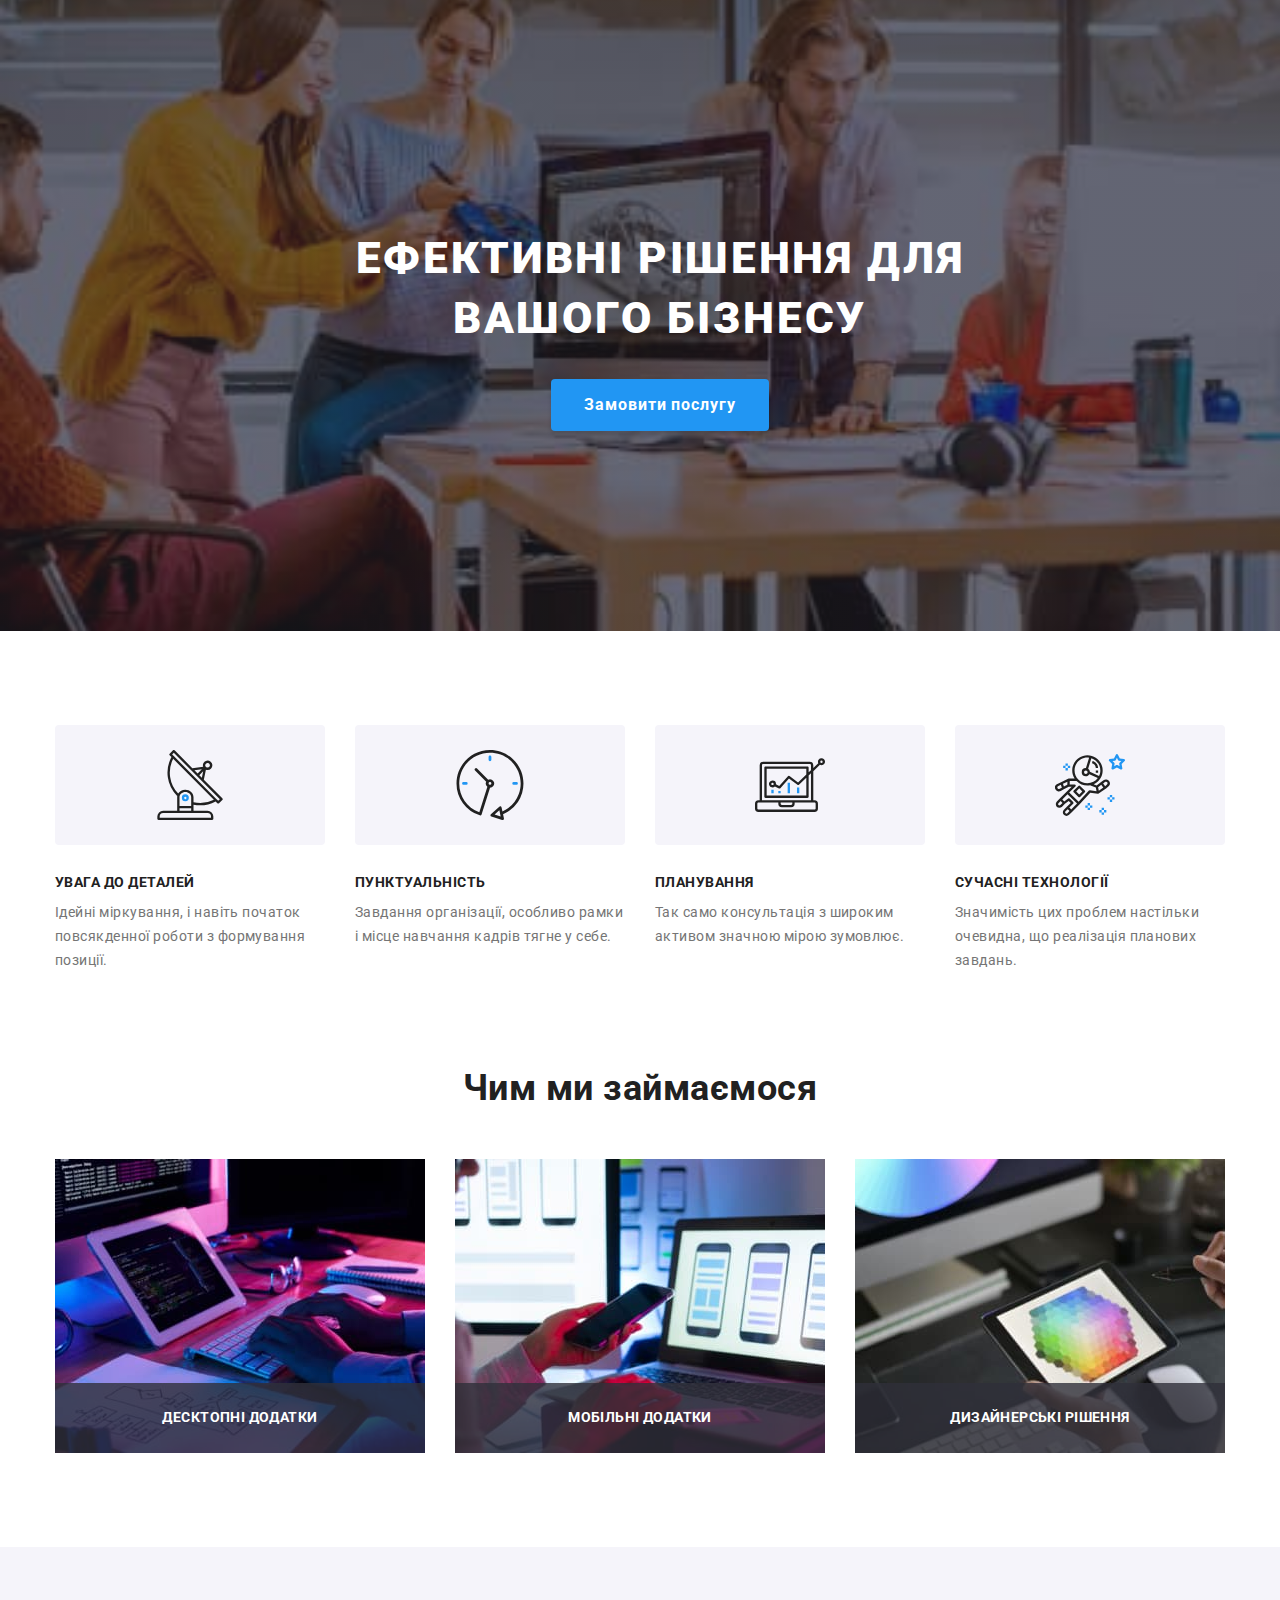
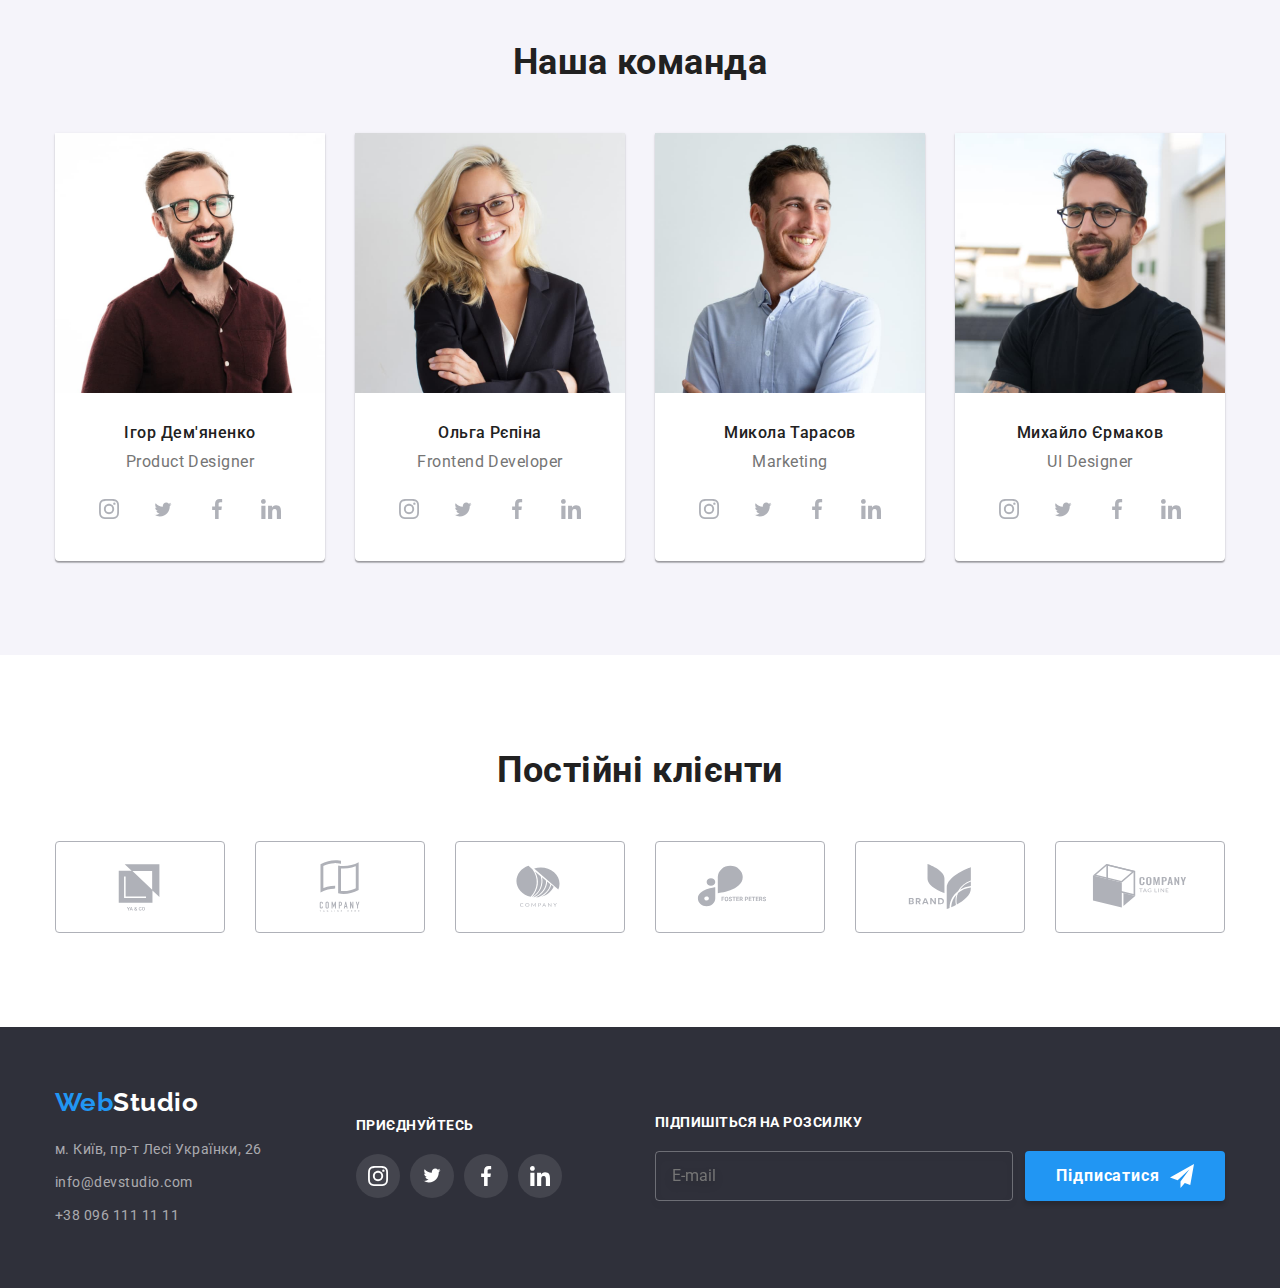
==== commit 2d666d19: "img-picture" ====
--- a/index.html
+++ b/index.html
@@ -133,7 +133,7 @@
             <div class="item section-work__card">
               <img
                 class="section-work__img"
-                src="./images/img.jpg"
+                srcset="./images/img.jpg 1x, ./images/img-2x.jpg 2x"
                 alt="Розробка програмного забезпечення"
                 width="370"
               />
@@ -145,7 +145,7 @@
             <div class="item section-work__card">
               <img
                 class="section-work__img"
-                src="./images/img-1.jpg"
+                srcset="./images/img-1.jpg 1x, ./images/img-1-2x.jpg 2x"
                 alt="Тестування мобільного додатку"
                 width="370"
               />
@@ -157,7 +157,7 @@
             <div class="item section-work__card">
               <img
                 class="section-work__img"
-                src="./images/img-2.jpg"
+                srcset="./images/img-2.jpg 1x, ./images/img-2-2x.jpg 2x"
                 alt="Робота з палітрою кольорів"
                 width="370"
               />
@@ -174,7 +174,28 @@
           <h2 class="section__title">Наша команда</h2>
           <ul class="list section-team__list">
             <li class="section-team__card">
-              <img src="./images/img-3.jpg" alt="Ігор Дем'яненко" width="270" />
+              <picture>
+                <source
+                  srcset="./images/img-3.jpg 1x, ./images/img-3-2x.jpg 2x"
+                  media="(min-width: 1200px)"
+                />
+                <source
+                  srcset="
+                    ./images/tablet/img-3-tablet.jpg    1x,
+                    ./images/tablet/img-3-tablet-2x.jpg 2x
+                  "
+                  media="(min-width: 768px)"
+                />
+                <source
+                  srcset="
+                    ./images/mobil/img-3-mob.jpg    1x,
+                    ./images/mobil/img-3-mob-2x.jpg 2x
+                  "
+                  media="(min-width: 320px)"
+                />
+                <img src="./images/img-3.jpg" alt="Ігор Дем'яненко" />
+              </picture>
+
               <div class="section-team__box">
                 <h3 class="section-team__title">Ігор Дем'яненко</h3>
                 <p lang="en" class="section-team__text">Product Designer</p>
@@ -222,7 +243,28 @@
             </li>
 
             <li class="section-team__card">
-              <img src="./images/img-4.jpg" alt="Ольга Рєпіна" width="270" />
+              <picture>
+                <source
+                  srcset="./images/img-4.jpg 1x, ./images/img-4-2x.jpg 2x"
+                  media="(min-width: 1200px)"
+                />
+                <source
+                  srcset="
+                    ./images/tablet/img-4-tablet.jpg    1x,
+                    ./images/tablet/img-4-tablet-2x.jpg 2x
+                  "
+                  media="(min-width: 768px)"
+                />
+                <source
+                  srcset="
+                    ./images/mobil/img-4-mob.jpg    1x,
+                    ./images/mobil/img-4-mob-2x.jpg 2x
+                  "
+                  media="(min-width: 320px)"
+                />
+                <img src="./images/img-4.jpg" alt="Ольга Рєпіна" />
+              </picture>
+
               <div class="section-team__box">
                 <h3 class="section-team__title">Ольга Рєпіна</h3>
                 <p lang="en" class="section-team__text">Frontend Developer</p>
@@ -270,7 +312,27 @@
             </li>
 
             <li class="section-team__card">
-              <img src="./images/img-5.jpg" alt="Микола Тарасов" width="270" />
+              <picture>
+                <source
+                  srcset="./images/img-5.jpg 1x, ./images/img-5-2x.jpg 2x"
+                  media="(min-width: 1200px)"
+                />
+                <source
+                  srcset="
+                    ./images/tablet/img-5-tablet.jpg    1x,
+                    ./images/tablet/img-5-tablet-2x.jpg 2x
+                  "
+                  media="(min-width: 768px)"
+                />
+                <source
+                  srcset="
+                    ./images/mobil/img-5-mob.jpg    1x,
+                    ./images/mobil/img-5-mob-2x.jpg 2x
+                  "
+                  media="(min-width: 320px)"
+                />
+                <img src="./images/img-5.jpg" alt="Микола Тарасов" />
+              </picture>
               <div class="section-team__box">
                 <h3 class="section-team__title">Микола Тарасов</h3>
                 <p lang="en" class="section-team__text">Marketing</p>
@@ -318,7 +380,27 @@
             </li>
 
             <li class="section-team__card">
-              <img src="./images/img-6.jpg" alt="Михайло Єрмаков" width="270" />
+              <picture>
+                <source
+                  srcset="./images/img-6.jpg 1x, ./images/img-6-2x.jpg 2x"
+                  media="(min-width: 1200px)"
+                />
+                <source
+                  srcset="
+                    ./images/tablet/img-6-tablet.jpg    1x,
+                    ./images/tablet/img-6-tablet-2x.jpg 2x
+                  "
+                  media="(min-width: 768px)"
+                />
+                <source
+                  srcset="
+                    ./images/mobil/img-6-mob.jpg    1x,
+                    ./images/mobil/img-6-mob-2x.jpg 2x
+                  "
+                  media="(min-width: 320px)"
+                />
+                <img src="./images/img-6.jpg" alt="Михайло Єрмаков" />
+              </picture>
               <div class="section-team__box">
                 <h3 class="section-team__title">Михайло Єрмаков</h3>
                 <p lang="en" class="section-team__text">UI Designer</p>
--- a/css/main.min.css
+++ b/css/main.min.css
@@ -1 +1 @@
-:root{--primery-text-color: #757575;--title-text-color: #212121;--accent-color: #2196f3;--accent-text-color: #fff;--primery-bg-color: #fff;--accent-bg-color: #fff;--footer-bg-color: #2f303a;--button-bg-volor-porfolio: #f5f4fa;--section-bg-color: #f5f4fa;--text-transparency-color: rgba(255, 255, 255, 0.6);--icon-transparency-color: rgba(255, 255, 255, 0.1);--color-icons: #afb1b8}html{box-sizing:border-box}*,*::before,*::after{box-sizing:inherit}body{margin:0;background-color:var(--primery-bg-color);color:var(--primery-text-color);font-family:Roboto,sans-serif;letter-spacing:.03em}.list{padding:0;margin:0;list-style:none}img{display:block;max-width:100%;height:auto}.container{margin-left:auto;margin-right:auto;padding-left:15px;padding-right:15px}.container--hero{padding-left:0;padding-right:0}.container--box{display:flex;align-items:center;justify-content:flex-start}@media screen and (min-width: 480px){.container{width:480px}}@media screen and (min-width: 768px){.container{width:768px}}@media screen and (min-width: 1200px){.container{width:1200px}}.section{margin-top:0;padding-bottom:60px}@media screen and (min-width: 1200px){.section{padding-bottom:94px}}.section--box{padding-top:60px}@media screen and (min-width: 1200px){.section--box{padding-top:94px}}@media screen and (max-width: 1199px){.section--work{display:none}}.section__title{margin-top:0;margin-bottom:30px;color:var(--title-text-color);font-weight:700;font-size:28px;line-height:1.17;text-align:center}@media screen and (min-width: 1200px){.section__title{margin-bottom:50px;font-weight:700;font-size:36px;line-height:1.17}}header{height:80px;border-bottom:1px solid #ececec}.main-nav{display:flex;align-items:center;justify-content:flex-start}.site-nav{display:flex;margin-left:93px}.site-nav__item{position:relative}.site-nav .site-nav__item+.site-nav__item{margin-left:50px}.site-nav__link{display:block;padding-top:32px;padding-bottom:32px;color:var(--title-text-color);font-weight:500;font-size:14px;line-height:1.14;letter-spacing:.02em;text-decoration:none}.site-nav__link--current::after{content:"";position:absolute;bottom:0;display:block;width:100%;height:4px;background:var(--accent-color);border-radius:2px}.site-nav__link:hover,.site-nav__link:focus{transition-duration:250ms;transition-timing-function:cubic-bezier(0.4, 0, 0.2, 1);color:var(--accent-color)}.kontact-nav{display:flex;margin-left:auto;align-items:center}.kontact-nav .kontact-nav__item+.kontact-nav__item{margin-left:50px}.kontact-nav__icon{fill:currentColor;margin-right:10px}.kontact-nav__link{display:flex;align-items:center;justify-content:center;color:var(--primery-text-color);font-weight:500;font-size:14px;line-height:1.14;letter-spacing:.02em;text-decoration:none}.kontact-nav__link:hover,.kontact-nav__link:focus{transition-duration:250ms;transition-timing-function:cubic-bezier(0.4, 0, 0.2, 1);color:var(--accent-color)}.logo{color:#2196f3;font-family:Raleway,sans;font-weight:700;font-size:26px;line-height:1.19;text-decoration:none}.logo--accent{color:#212121}.logo--accent-footer{color:#fff}.hero{width:100%;margin:0 auto;padding:118px 60px;background-color:var(--footer-bg-color);text-align:center;flex-grow:1;background-image:linear-gradient(rgba(47, 48, 58, 0.4), rgba(47, 48, 58, 0.4)),url("../images/img-logo.jpg");background-size:cover;background-position:center;background-repeat:no-repeat}@media screen and (min-width: 1200px){.hero{padding-top:200px;padding-bottom:200px}}.hero__title{width:360px;margin-bottom:30px;margin-left:auto;margin-right:auto;font-weight:900;font-size:26px;line-height:1.62;letter-spacing:.06em;text-transform:uppercase;text-align:center;color:var(--accent-text-color)}@media screen and (min-width: 1200px){.hero__title{width:696px;font-weight:900;font-size:44px;line-height:1.36;letter-spacing:.06em}}.button{display:inline-block;border-radius:4px;padding:10px 24px;border:1px solid rgba(0,0,0,0);box-shadow:0px 4px 4px rgba(0,0,0,.15);color:#fff;background-color:#2196f3;font-weight:700;font-size:16px;line-height:1.875;letter-spacing:.06em;cursor:pointer}@media screen and (min-width: 1200px){.button{padding:10px 32px}}.section__list{display:flex;gap:30px;flex-wrap:wrap;justify-content:center}.card-benefits{width:100%}@media screen and (min-width: 768px){.card-benefits{width:calc((100% - 30px)/2)}}@media screen and (min-width: 1200px){.card-benefits{width:calc((100% - 90px)/4)}}.card-benefits__box-icon{display:flex;height:120px;align-items:center;justify-content:center;background-color:var(--section-bg-color);border-radius:4px;margin-bottom:30px}.card-benefits__icon{width:70px;height:70px}.card-benefits__title{margin-top:0;margin-bottom:10px;color:var(--title-text-color);font-weight:700;font-size:14px;line-height:1.14;text-transform:uppercase}.card-benefits__text{margin-top:0;margin-bottom:0;font-weight:400;font-size:14px;line-height:1.71}.section-work{display:flex;align-items:center;justify-content:space-between}.section-work .item+.item{margin-left:30px}.section-work__card{position:relative}.section-work__img{display:block;margin:0}.section-work__box{display:flex;width:370px;align-items:center;justify-content:center;height:70px;background:rgba(47,48,58,.8);position:absolute;bottom:0}.section-work__title{font-weight:700;font-size:14px;line-height:1.14;letter-spacing:.03em;text-transform:uppercase;color:#fff}.section-team{padding-top:60px;padding-bottom:60px;background-color:var(--section-bg-color);text-align:center}@media screen and (min-width: 1200px){.section-team{padding-top:94px;padding-bottom:94px}}.section-team__list{display:flex;gap:30px;flex-wrap:wrap;justify-content:space-between}.section-team__card{width:100%;background:var(--accent-bg-color);box-shadow:0px 1px 3px rgba(0,0,0,.12),0px 1px 1px rgba(0,0,0,.14),0px 2px 1px rgba(0,0,0,.2);border-radius:0px 0px 4px 4px}@media screen and (min-width: 768px){.section-team__card{width:calc((100% - 30px)/2)}}@media screen and (min-width: 1200px){.section-team__card{width:calc((100% - 90px)/4)}}.section-team__box{padding-top:30px;padding-bottom:24px}@media screen and (min-width: 1200px){.section-team__box{padding-bottom:30px}}.section-team__title{margin:0;font-weight:500;font-size:16px;line-height:1.19;color:var(--title-text-color)}.section-team__text{margin:0;margin-top:10px;font-weight:400;font-size:16px;line-height:1.19;color:var(--primery-text-color)}.social{display:flex;justify-content:center;gap:10px;margin-top:16px}.social--footer{margin-top:0}.social__item{width:44px;height:44px}.social__link{width:100%;height:100%;display:flex;align-items:center;justify-content:center;border-radius:50%;background-color:rgba(0,0,0,0);color:var(--color-icons);transition-property:background-color;transition-duration:250ms;transition-timing-function:cubic-bezier(0.4, 0, 0.2, 1)}.social__link:hover,.social__link:focus{transition-duration:250ms;transition-timing-function:cubic-bezier(0.4, 0, 0.2, 1);background-color:#2196f3;color:#fff}.social__link--accent{background-color:var(--icon-transparency-color);color:#fff}.social__link--accent:hover,.social__link--accent:focus{transition-duration:250ms;transition-timing-function:cubic-bezier(0.4, 0, 0.2, 1);background-color:#2196f3}.social__icon{transition-property:fill;transition-duration:250ms;transition-timing-function:cubic-bezier(0.4, 0, 0.2, 1);fill:currentColor}.customer__list{display:flex;gap:30px;flex-wrap:wrap}.customer__card{height:92px;width:calc((100% - 30px)/2)}@media screen and (min-width: 768px){.customer__card{width:calc((100% - 60px)/3)}}@media screen and (min-width: 1200px){.customer__card{width:calc((100% - 150px)/6)}}.customer__link{width:100%;height:100%;border:1px solid #afb1b8;border-radius:4px;display:flex;align-items:center;justify-content:center;color:var(--color-icons);transition-property:color;transition-duration:250ms;transition-timing-function:cubic-bezier(0.4, 0, 0.2, 1)}.customer__link:hover,.customer__link:focus{transition-duration:250ms;transition-timing-function:cubic-bezier(0.4, 0, 0.2, 1);color:var(--accent-color);border-color:var(--accent-color)}.customer__icon{fill:currentColor}.section-footer{padding-top:60px;padding-bottom:60px;background-color:var(--footer-bg-color)}.section-footer__list{flex-direction:column;align-items:center;display:flex;gap:70px}@media screen and (min-width: 1200px){.section-footer__list{flex-direction:row;justify-content:flex-start}}.footer-kontact{display:flex;flex-direction:column;flex-wrap:wrap;justify-content:center;align-items:center}@media screen and (min-width: 1200px){.footer-kontact{flex-direction:row;justify-content:flex-start}}.footer-kontact__list{padding-top:20px;display:flex;flex-wrap:wrap;flex-direction:column;align-items:center}@media screen and (min-width: 1200px){.footer-kontact__list{flex-direction:row}}.footer-kontact__item:not(:last-child){margin-bottom:8px}@media screen and (min-width: 1200px){.footer-kontact__item:not(:last-child){margin-bottom:9px}}.footer-kontact__link{color:var(--text-transparency-color);font-style:normal;font-weight:400;font-size:14px;line-height:1.71;text-decoration:none}.footer-kontact__link--accent{color:var(--accent-text-color)}.footer-kontact__link:hover,.footer-kontact__link:focus{transition-duration:250ms;transition-timing-function:cubic-bezier(0.4, 0, 0.2, 1);color:var(--accent-color)}.footer-social{display:flex;flex-wrap:wrap;flex-direction:column;align-items:center}@media screen and (min-width: 1200px){.footer-social{flex-direction:row}}.footer-social__title{margin:0;padding-bottom:20px;text-transform:uppercase;font-weight:700;font-size:14px;line-height:1.14;color:var(--accent-text-color)}@media screen and (min-width: 768px){.footer-kontact+.footer-social{display:flex}}.footer-subs{display:flex;flex-wrap:wrap;justify-content:center;flex-direction:column;align-items:center}@media screen and (min-width: 1200px){.footer-subs{display:flex;margin-left:23px;flex-direction:row;align-items:flex-start;justify-content:flex-start}}.footer-subs__box{display:flex;gap:20px;flex-direction:column;align-items:center}@media screen and (min-width: 1200px){.footer-subs__box{flex-direction:row;gap:12px;align-items:flex-start}}.footer-subs__input{width:358px;height:50px;padding-top:15px;padding-bottom:15px;padding-left:16px;font-weight:400;font-size:16px;line-height:1.25;color:rgba(255,255,255,.6);background-color:rgba(0,0,0,0);border:1px solid rgba(255,255,255,.3);filter:drop-shadow(0px 4px 4px rgba(0, 0, 0, 0.15));border-radius:4px}.footer-subs__button{display:flex;gap:10px;align-items:center;justify-content:center;width:200px;height:50px;padding-top:10px;padding-bottom:10px;background-color:var(--accent-color);box-shadow:0px 4px 4px rgba(0,0,0,.15);border-radius:4px;border:1px solid rgba(0,0,0,0);font-weight:700;font-size:16px;line-height:1.88;letter-spacing:.06em;color:var(--accent-bg-color);cursor:pointer}.portfolio-section{padding-top:94px;padding-bottom:94px;background-color:#fff}.filters{display:flex;justify-content:center;padding-bottom:16px;margin-bottom:34px}.filters .item+.item{margin-left:8px}.filters__btn{display:inline-block;border-radius:4px;padding:6px 22px;border:1px solid rgba(0,0,0,0);cursor:pointer;color:#212121;background-color:#f5f4fa;font-weight:500;font-size:16px;line-height:1.625;text-align:center}.filters__btn--primery{color:#fff;background-color:#2196f3}.filters__btn:hover,.filters__btn:focus{transition-duration:250ms;transition-timing-function:cubic-bezier(0.4, 0, 0.2, 1);color:#fff;background-color:#2196f3;box-shadow:0px 3px 1px rgba(0,0,0,.1),0px 1px 2px rgba(0,0,0,.08),0px 2px 2px rgba(0,0,0,.12)}.portfolio{display:flex;flex-wrap:wrap;gap:30px}.portfolio__link{text-decoration:none;margin-bottom:0;position:relative}.portfolio__link:hover,.portfolio__link:focus{transition-duration:250ms;transition-timing-function:cubic-bezier(0.4, 0, 0.2, 1);display:block;box-shadow:0px 1px 1px rgba(0,0,0,.12),0px 4px 4px rgba(0,0,0,.06),1px 4px 6px rgba(0,0,0,.16)}.portfolio__link img{display:block}.portfolio__wrap{position:relative;overflow:hidden}.portfolio__wrap-title{position:absolute;top:0;left:0;margin:0;padding:63px 24px;font-weight:400;font-size:18px;line-height:1.56;color:#fff;background-color:rgba(33,150,243,.9);transform:translateY(100%);transition:transform 250ms linear}.portfolio__link:hover .portfolio__wrap-title{transform:translateY(0%)}.portfolio__box{margin-top:0;padding:20px 24px;border-bottom:1px solid #eee;border-left:1px solid #eee;border-right:1px solid #eee}.portfolio__title{margin:0;margin-bottom:4px;color:#212121;font-weight:700;font-size:18px;line-height:2;letter-spacing:.06em;text-decoration:none}.portfolio__text{margin:0;color:#757575;font-weight:400;font-size:16px;line-height:1.88}.backdrop{position:fixed;top:0;left:0;width:100%;height:100%;opacity:1;transition-property:opacity;transition-timing-function:cubic-bezier(0.4, 0, 0.2, 1);transition-duration:250ms;background-color:rgba(0,0,0,.2)}.backdrop.is-hidden{opacity:0;pointer-events:none;visibility:hidden}.modal{position:absolute;top:50%;left:50%;transform:translate(-50%, -50%);width:450px;min-height:609px;padding:40px;background:var(--accent-bg-color);box-shadow:0px 1px 3px rgba(0,0,0,.12),0px 1px 1px rgba(0,0,0,.14),0px 2px 1px rgba(0,0,0,.2);border-radius:4px;transition:transform 250ms cubic-bezier(0.4, 0, 0.2, 1),visibility 250ms cubic-bezier(0.4, 0, 0.2, 1),opacity 400ms ease-in-out 200ms}.backdrop.is-hidden .modal{transform:translate(-50%, -50%) scale(0.9) rotate(50deg)}@media screen and (min-width: 1200px){.modal{width:528px;min-height:581px}}.modal__btn-close{position:absolute;top:8px;right:8px;width:30px;height:30px;border-radius:50%;background:var(--accent-bg-color);border:1px solid rgba(0,0,0,.1);display:flex;align-items:center;justify-content:center;cursor:pointer}.modal__btn-close:hover{color:var(--accent-color);transition-duration:250ms;transition-timing-function:cubic-bezier(0.4, 0, 0.2, 1)}.modal-form{padding-top:12px}.modal__title{margin:0;font-weight:700;font-size:20px;line-height:1.5;text-align:center;color:var(--title-text-color)}@media screen and (min-width: 1200px){.modal__title{font-weight:700;font-size:20px;line-height:1.15}}.modal__form{display:flex;flex-direction:column}.modal__label{font-weight:400;font-size:12px;line-height:1.17;letter-spacing:.01em;color:var(--primery-text-color);position:relative}.modal__input-box{margin-top:4px;margin-bottom:10px;position:relative}.modal__input{box-sizing:border-box;width:370px;height:40px;padding-left:42px;border:1px solid rgba(33,33,33,.2);border-radius:4px;outline-color:rgba(0,0,0,0);color:var(--primery-text-color)}@media screen and (min-width: 1200px){.modal__input{width:448px}}.modal__input:hover,.modal__input:focus{transition-duration:250ms;transition-timing-function:cubic-bezier(0.4, 0, 0.2, 1);border:1px solid var(--accent-color)}.modal__input:focus-within{border:2px solid var(--accent-color);transition-duration:250ms;transition-timing-function:cubic-bezier(0.4, 0, 0.2, 1)}.modal__input--textarea{resize:none}.modal__input-box .modal__input--textarea{height:120px;padding-top:12px;padding-left:16px}.modal__input::placeholder{font-weight:400;font-size:14px;line-height:1.17;letter-spacing:.01em;color:rgba(117,117,117,.5)}@media screen and (min-width: 1200px){.modal__input::placeholder{font-weight:400;font-size:12px;line-height:1.17;letter-spacing:.01em}}.modal__icon{position:absolute;transition-property:fill;top:11px;left:12px;fill:var(--title-text-color)}.modal__input:hover+.modal__icon{transition-duration:250ms;transition-timing-function:cubic-bezier(0.4, 0, 0.2, 1);fill:var(--accent-color)}.modal__input:focus-within+.modal__icon{fill:var(--accent-color);transition-duration:250ms;transition-timing-function:cubic-bezier(0.4, 0, 0.2, 1)}.modal-chekbox{display:flex;justify-content:center;align-items:center;padding-top:20px}.modal-chekbox__label{display:flex;justify-content:flex-start;align-items:center;padding-left:25px;font-weight:400;font-size:12px;line-height:1.17;color:var(--primery-text-color)}@media screen and (min-width: 1200px){.modal-chekbox__label{font-weight:400;font-size:14px;line-height:1.7}}.modal-chekbox__input{position:absolute;-webkit-appearance:none;-moz-appearance:none;appearance:none}.modal-chekbox__icon{margin-left:-25px;position:absolute;width:16px;height:15px;background-image:url(../images/iconcheckafter.svg)}.modal-chekbox__input:checked+.modal-chekbox__icon{background-image:url(../images/icon-check.svg)}.modal-chekbox__link{margin-left:5px;text-decoration-line:underline;color:var(--accent-color)}.modal__btn{display:flex;justify-content:center;padding-top:30px}/*# sourceMappingURL=main.min.css.map */+:root{--primery-text-color: #757575;--title-text-color: #212121;--accent-color: #2196f3;--accent-text-color: #fff;--primery-bg-color: #fff;--accent-bg-color: #fff;--footer-bg-color: #2f303a;--button-bg-volor-porfolio: #f5f4fa;--section-bg-color: #f5f4fa;--text-transparency-color: rgba(255, 255, 255, 0.6);--icon-transparency-color: rgba(255, 255, 255, 0.1);--color-icons: #afb1b8}html{box-sizing:border-box}*,*::before,*::after{box-sizing:inherit}body{margin:0;background-color:var(--primery-bg-color);color:var(--primery-text-color);font-family:Roboto,sans-serif;letter-spacing:.03em}.list{padding:0;margin:0;list-style:none}img{display:block;max-width:100%;height:auto}.container{margin-left:auto;margin-right:auto;padding-left:15px;padding-right:15px}.container--hero{padding-left:0;padding-right:0}.container--box{display:flex;align-items:center;justify-content:flex-start}@media screen and (min-width: 480px){.container{width:480px}}@media screen and (min-width: 768px){.container{width:768px}}@media screen and (min-width: 1200px){.container{width:1200px}}.section{margin-top:0;padding-bottom:60px}@media screen and (min-width: 1200px){.section{padding-bottom:94px}}.section--box{padding-top:60px}@media screen and (min-width: 1200px){.section--box{padding-top:94px}}@media screen and (max-width: 1199px){.section--work{display:none}}.section__title{margin-top:0;margin-bottom:30px;color:var(--title-text-color);font-weight:700;font-size:28px;line-height:1.17;text-align:center}@media screen and (min-width: 1200px){.section__title{margin-bottom:50px;font-weight:700;font-size:36px;line-height:1.17}}header{height:80px;border-bottom:1px solid #ececec}.main-nav{display:flex;align-items:center;justify-content:flex-start}.site-nav{display:flex;margin-left:93px}.site-nav__item{position:relative}.site-nav .site-nav__item+.site-nav__item{margin-left:50px}.site-nav__link{display:block;padding-top:32px;padding-bottom:32px;color:var(--title-text-color);font-weight:500;font-size:14px;line-height:1.14;letter-spacing:.02em;text-decoration:none}.site-nav__link--current::after{content:"";position:absolute;bottom:0;display:block;width:100%;height:4px;background:var(--accent-color);border-radius:2px}.site-nav__link:hover,.site-nav__link:focus{transition-duration:250ms;transition-timing-function:cubic-bezier(0.4, 0, 0.2, 1);color:var(--accent-color)}.kontact-nav{display:flex;margin-left:auto;align-items:center}.kontact-nav .kontact-nav__item+.kontact-nav__item{margin-left:50px}.kontact-nav__icon{fill:currentColor;margin-right:10px}.kontact-nav__link{display:flex;align-items:center;justify-content:center;color:var(--primery-text-color);font-weight:500;font-size:14px;line-height:1.14;letter-spacing:.02em;text-decoration:none}.kontact-nav__link:hover,.kontact-nav__link:focus{transition-duration:250ms;transition-timing-function:cubic-bezier(0.4, 0, 0.2, 1);color:var(--accent-color)}.logo{color:#2196f3;font-family:Raleway,sans;font-weight:700;font-size:26px;line-height:1.19;text-decoration:none}.logo--accent{color:#212121}.logo--accent-footer{color:#fff}.hero{width:100%;margin:0 auto;padding:118px 60px;background-color:var(--footer-bg-color);text-align:center;flex-grow:1;background-image:linear-gradient(rgba(47, 48, 58, 0.4), rgba(47, 48, 58, 0.4)),url("../images/mobil/img-logo.jpg");background-size:cover;background-position:center;background-repeat:no-repeat}@media(min-device-pixel-ratio: 2),(min-resolution: 192dpi),(min-resolution: 2dppx){.hero{background-image:linear-gradient(rgba(47, 48, 58, 0.4), rgba(47, 48, 58, 0.4)),url("../images/mobil/img-logo-2x.jpg")}}@media screen and (min-width: 1200px){.hero{padding-top:200px;padding-bottom:200px}}@media screen and (min-width: 1200px)and (min-device-pixel-ratio: 2),screen and (min-width: 1200px)and (min-resolution: 192dpi),screen and (min-width: 1200px)and (min-resolution: 2dppx){.hero{background-image:linear-gradient(rgba(47, 48, 58, 0.4), rgba(47, 48, 58, 0.4)),url("../images/img-logo.jpg")}}.hero__title{width:360px;margin-bottom:30px;margin-left:auto;margin-right:auto;font-weight:900;font-size:26px;line-height:1.62;letter-spacing:.06em;text-transform:uppercase;text-align:center;color:var(--accent-text-color)}@media screen and (min-width: 1200px){.hero__title{width:696px;font-weight:900;font-size:44px;line-height:1.36;letter-spacing:.06em}}.button{display:inline-block;border-radius:4px;padding:10px 24px;border:1px solid rgba(0,0,0,0);box-shadow:0px 4px 4px rgba(0,0,0,.15);color:#fff;background-color:#2196f3;font-weight:700;font-size:16px;line-height:1.875;letter-spacing:.06em;cursor:pointer}@media screen and (min-width: 1200px){.button{padding:10px 32px}}.section__list{display:flex;gap:30px;flex-wrap:wrap;justify-content:center}.card-benefits{width:100%}@media screen and (min-width: 768px){.card-benefits{width:calc((100% - 30px)/2)}}@media screen and (min-width: 1200px){.card-benefits{width:calc((100% - 90px)/4)}}.card-benefits__box-icon{display:flex;height:120px;align-items:center;justify-content:center;background-color:var(--section-bg-color);border-radius:4px;margin-bottom:30px}.card-benefits__icon{width:70px;height:70px}.card-benefits__title{margin-top:0;margin-bottom:10px;color:var(--title-text-color);font-weight:700;font-size:14px;line-height:1.14;text-transform:uppercase}.card-benefits__text{margin-top:0;margin-bottom:0;font-weight:400;font-size:14px;line-height:1.71}.section-work{display:flex;align-items:center;justify-content:space-between}.section-work .item+.item{margin-left:30px}.section-work__card{position:relative}.section-work__img{display:block;margin:0}.section-work__box{display:flex;width:370px;align-items:center;justify-content:center;height:70px;background:rgba(47,48,58,.8);position:absolute;bottom:0}.section-work__title{font-weight:700;font-size:14px;line-height:1.14;letter-spacing:.03em;text-transform:uppercase;color:#fff}.section-team{padding-top:60px;padding-bottom:60px;background-color:var(--section-bg-color);text-align:center}@media screen and (min-width: 1200px){.section-team{padding-top:94px;padding-bottom:94px}}.section-team__list{display:flex;gap:30px;flex-wrap:wrap;justify-content:space-between}.section-team__card{width:100%;background:var(--accent-bg-color);box-shadow:0px 1px 3px rgba(0,0,0,.12),0px 1px 1px rgba(0,0,0,.14),0px 2px 1px rgba(0,0,0,.2);border-radius:0px 0px 4px 4px}@media screen and (min-width: 768px){.section-team__card{width:calc((100% - 30px)/2)}}@media screen and (min-width: 1200px){.section-team__card{width:calc((100% - 90px)/4)}}.section-team__box{padding-top:30px;padding-bottom:24px}@media screen and (min-width: 1200px){.section-team__box{padding-bottom:30px}}.section-team__title{margin:0;font-weight:500;font-size:16px;line-height:1.19;color:var(--title-text-color)}.section-team__text{margin:0;margin-top:10px;font-weight:400;font-size:16px;line-height:1.19;color:var(--primery-text-color)}.social{display:flex;justify-content:center;gap:10px;margin-top:16px}.social--footer{margin-top:0}.social__item{width:44px;height:44px}.social__link{width:100%;height:100%;display:flex;align-items:center;justify-content:center;border-radius:50%;background-color:rgba(0,0,0,0);color:var(--color-icons);transition-property:background-color;transition-duration:250ms;transition-timing-function:cubic-bezier(0.4, 0, 0.2, 1)}.social__link:hover,.social__link:focus{transition-duration:250ms;transition-timing-function:cubic-bezier(0.4, 0, 0.2, 1);background-color:#2196f3;color:#fff}.social__link--accent{background-color:var(--icon-transparency-color);color:#fff}.social__link--accent:hover,.social__link--accent:focus{transition-duration:250ms;transition-timing-function:cubic-bezier(0.4, 0, 0.2, 1);background-color:#2196f3}.social__icon{transition-property:fill;transition-duration:250ms;transition-timing-function:cubic-bezier(0.4, 0, 0.2, 1);fill:currentColor}.customer__list{display:flex;gap:30px;flex-wrap:wrap}.customer__card{height:92px;width:calc((100% - 30px)/2)}@media screen and (min-width: 768px){.customer__card{width:calc((100% - 60px)/3)}}@media screen and (min-width: 1200px){.customer__card{width:calc((100% - 150px)/6)}}.customer__link{width:100%;height:100%;border:1px solid #afb1b8;border-radius:4px;display:flex;align-items:center;justify-content:center;color:var(--color-icons);transition-property:color;transition-duration:250ms;transition-timing-function:cubic-bezier(0.4, 0, 0.2, 1)}.customer__link:hover,.customer__link:focus{transition-duration:250ms;transition-timing-function:cubic-bezier(0.4, 0, 0.2, 1);color:var(--accent-color);border-color:var(--accent-color)}.customer__icon{fill:currentColor}.section-footer{padding-top:60px;padding-bottom:60px;background-color:var(--footer-bg-color)}.section-footer__list{flex-direction:column;align-items:center;display:flex;gap:70px}@media screen and (min-width: 768px){.section-footer__list{flex-direction:row;flex-wrap:wrap;justify-content:space-around;align-items:baseline;display:flex;gap:70px}}@media screen and (min-width: 1200px){.section-footer__list{display:flex;flex-wrap:nowrap;flex-direction:row;justify-content:flex-start;align-items:center}}.footer-kontact{display:flex;flex-direction:column;flex-wrap:wrap;justify-content:center;align-items:center}@media screen and (min-width: 1200px){.footer-kontact{flex-direction:row;justify-content:flex-start}}.footer-kontact__list{padding-top:20px;display:flex;flex-wrap:wrap;flex-direction:column;align-items:center}@media screen and (min-width: 1200px){.footer-kontact__list{flex-direction:row}}.footer-kontact__item:not(:last-child){margin-bottom:8px}@media screen and (min-width: 1200px){.footer-kontact__item:not(:last-child){margin-bottom:9px}}.footer-kontact__link{color:var(--text-transparency-color);font-style:normal;font-weight:400;font-size:14px;line-height:1.71;text-decoration:none}.footer-kontact__link--accent{color:var(--accent-text-color)}.footer-kontact__link:hover,.footer-kontact__link:focus{transition-duration:250ms;transition-timing-function:cubic-bezier(0.4, 0, 0.2, 1);color:var(--accent-color)}.footer-social{display:flex;flex-wrap:wrap;flex-direction:column;align-items:center}@media screen and (min-width: 1200px){.footer-social{flex-direction:row}}.footer-social__title{margin:0;padding-bottom:20px;text-transform:uppercase;font-weight:700;font-size:14px;line-height:1.14;color:var(--accent-text-color)}@media screen and (min-width: 768px){.footer-kontact+.footer-social{display:flex}}.footer-subs{display:flex;flex-wrap:wrap;justify-content:center;flex-direction:column;align-items:center}@media screen and (min-width: 1200px){.footer-subs{display:flex;margin-left:23px;flex-direction:row;align-items:flex-start;justify-content:flex-start}}.footer-subs__box{display:flex;gap:20px;flex-direction:column;align-items:center}@media screen and (min-width: 1200px){.footer-subs__box{flex-direction:row;gap:12px;align-items:flex-start}}.footer-subs__input{width:358px;height:50px;padding-top:15px;padding-bottom:15px;padding-left:16px;font-weight:400;font-size:16px;line-height:1.25;color:rgba(255,255,255,.6);background-color:rgba(0,0,0,0);border:1px solid rgba(255,255,255,.3);filter:drop-shadow(0px 4px 4px rgba(0, 0, 0, 0.15));border-radius:4px}.footer-subs__button{display:flex;gap:10px;align-items:center;justify-content:center;width:200px;height:50px;padding-top:10px;padding-bottom:10px;background-color:var(--accent-color);box-shadow:0px 4px 4px rgba(0,0,0,.15);border-radius:4px;border:1px solid rgba(0,0,0,0);font-weight:700;font-size:16px;line-height:1.88;letter-spacing:.06em;color:var(--accent-bg-color);cursor:pointer}.portfolio-section{padding-top:94px;padding-bottom:94px;background-color:#fff}.filters{display:flex;justify-content:center;padding-bottom:16px;margin-bottom:34px}.filters .item+.item{margin-left:8px}.filters__btn{display:inline-block;border-radius:4px;padding:6px 22px;border:1px solid rgba(0,0,0,0);cursor:pointer;color:#212121;background-color:#f5f4fa;font-weight:500;font-size:16px;line-height:1.625;text-align:center}.filters__btn--primery{color:#fff;background-color:#2196f3}.filters__btn:hover,.filters__btn:focus{transition-duration:250ms;transition-timing-function:cubic-bezier(0.4, 0, 0.2, 1);color:#fff;background-color:#2196f3;box-shadow:0px 3px 1px rgba(0,0,0,.1),0px 1px 2px rgba(0,0,0,.08),0px 2px 2px rgba(0,0,0,.12)}.portfolio{display:flex;flex-wrap:wrap;gap:30px}.portfolio__link{text-decoration:none;margin-bottom:0;position:relative}.portfolio__link:hover,.portfolio__link:focus{transition-duration:250ms;transition-timing-function:cubic-bezier(0.4, 0, 0.2, 1);display:block;box-shadow:0px 1px 1px rgba(0,0,0,.12),0px 4px 4px rgba(0,0,0,.06),1px 4px 6px rgba(0,0,0,.16)}.portfolio__link img{display:block}.portfolio__wrap{position:relative;overflow:hidden}.portfolio__wrap-title{position:absolute;top:0;left:0;margin:0;padding:63px 24px;font-weight:400;font-size:18px;line-height:1.56;color:#fff;background-color:rgba(33,150,243,.9);transform:translateY(100%);transition:transform 250ms linear}.portfolio__link:hover .portfolio__wrap-title{transform:translateY(0%)}.portfolio__box{margin-top:0;padding:20px 24px;border-bottom:1px solid #eee;border-left:1px solid #eee;border-right:1px solid #eee}.portfolio__title{margin:0;margin-bottom:4px;color:#212121;font-weight:700;font-size:18px;line-height:2;letter-spacing:.06em;text-decoration:none}.portfolio__text{margin:0;color:#757575;font-weight:400;font-size:16px;line-height:1.88}.backdrop{position:fixed;top:0;left:0;width:100%;height:100%;opacity:1;transition-property:opacity;transition-timing-function:cubic-bezier(0.4, 0, 0.2, 1);transition-duration:250ms;background-color:rgba(0,0,0,.2)}.backdrop.is-hidden{opacity:0;pointer-events:none;visibility:hidden}.modal{position:absolute;top:50%;left:50%;transform:translate(-50%, -50%);width:450px;min-height:609px;padding:40px;background:var(--accent-bg-color);box-shadow:0px 1px 3px rgba(0,0,0,.12),0px 1px 1px rgba(0,0,0,.14),0px 2px 1px rgba(0,0,0,.2);border-radius:4px;transition:transform 250ms cubic-bezier(0.4, 0, 0.2, 1),visibility 250ms cubic-bezier(0.4, 0, 0.2, 1),opacity 400ms ease-in-out 200ms}.backdrop.is-hidden .modal{transform:translate(-50%, -50%) scale(0.9) rotate(50deg)}@media screen and (min-width: 1200px){.modal{width:528px;min-height:581px}}.modal__btn-close{position:absolute;top:8px;right:8px;width:30px;height:30px;border-radius:50%;background:var(--accent-bg-color);border:1px solid rgba(0,0,0,.1);display:flex;align-items:center;justify-content:center;cursor:pointer}.modal__btn-close:hover{color:var(--accent-color);transition-duration:250ms;transition-timing-function:cubic-bezier(0.4, 0, 0.2, 1)}.modal-form{padding-top:12px}.modal__title{margin:0;font-weight:700;font-size:20px;line-height:1.5;text-align:center;color:var(--title-text-color)}@media screen and (min-width: 1200px){.modal__title{font-weight:700;font-size:20px;line-height:1.15}}.modal__form{display:flex;flex-direction:column}.modal__label{font-weight:400;font-size:12px;line-height:1.17;letter-spacing:.01em;color:var(--primery-text-color);position:relative}.modal__input-box{margin-top:4px;margin-bottom:10px;position:relative}.modal__input{box-sizing:border-box;width:370px;height:40px;padding-left:42px;border:1px solid rgba(33,33,33,.2);border-radius:4px;outline-color:rgba(0,0,0,0);color:var(--primery-text-color)}@media screen and (min-width: 1200px){.modal__input{width:448px}}.modal__input:hover,.modal__input:focus{transition-duration:250ms;transition-timing-function:cubic-bezier(0.4, 0, 0.2, 1);border:1px solid var(--accent-color)}.modal__input:focus-within{border:2px solid var(--accent-color);transition-duration:250ms;transition-timing-function:cubic-bezier(0.4, 0, 0.2, 1)}.modal__input--textarea{resize:none}.modal__input-box .modal__input--textarea{height:120px;padding-top:12px;padding-left:16px}.modal__input::placeholder{font-weight:400;font-size:14px;line-height:1.17;letter-spacing:.01em;color:rgba(117,117,117,.5)}@media screen and (min-width: 1200px){.modal__input::placeholder{font-weight:400;font-size:12px;line-height:1.17;letter-spacing:.01em}}.modal__icon{position:absolute;transition-property:fill;top:11px;left:12px;fill:var(--title-text-color)}.modal__input:hover+.modal__icon{transition-duration:250ms;transition-timing-function:cubic-bezier(0.4, 0, 0.2, 1);fill:var(--accent-color)}.modal__input:focus-within+.modal__icon{fill:var(--accent-color);transition-duration:250ms;transition-timing-function:cubic-bezier(0.4, 0, 0.2, 1)}.modal-chekbox{display:flex;justify-content:center;align-items:center;padding-top:20px}.modal-chekbox__label{display:flex;justify-content:flex-start;align-items:center;padding-left:25px;font-weight:400;font-size:12px;line-height:1.17;color:var(--primery-text-color)}@media screen and (min-width: 1200px){.modal-chekbox__label{font-weight:400;font-size:14px;line-height:1.7}}.modal-chekbox__input{position:absolute;-webkit-appearance:none;-moz-appearance:none;appearance:none}.modal-chekbox__icon{margin-left:-25px;position:absolute;width:16px;height:15px;background-image:url(../images/iconcheckafter.svg)}.modal-chekbox__input:checked+.modal-chekbox__icon{background-image:url(../images/icon-check.svg)}.modal-chekbox__link{margin-left:5px;text-decoration-line:underline;color:var(--accent-color)}.modal__btn{display:flex;justify-content:center;padding-top:30px}/*# sourceMappingURL=main.min.css.map */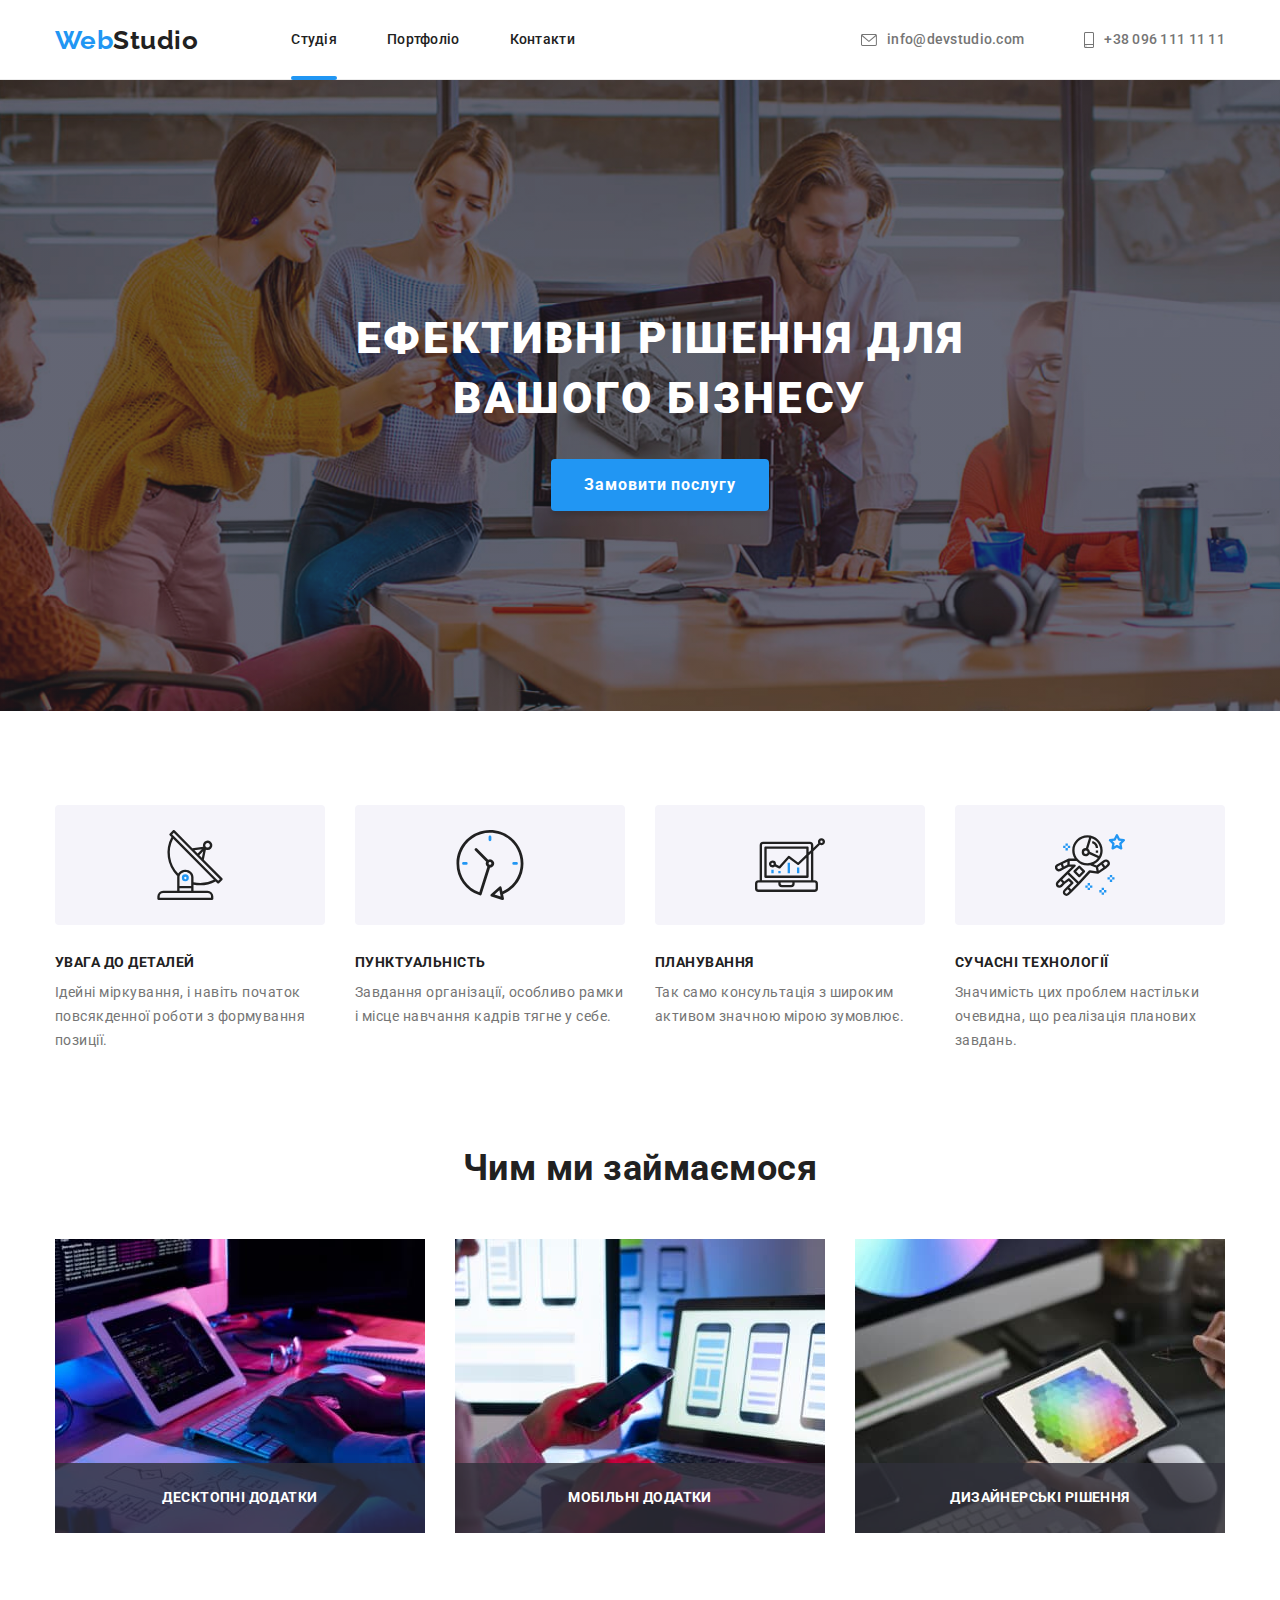
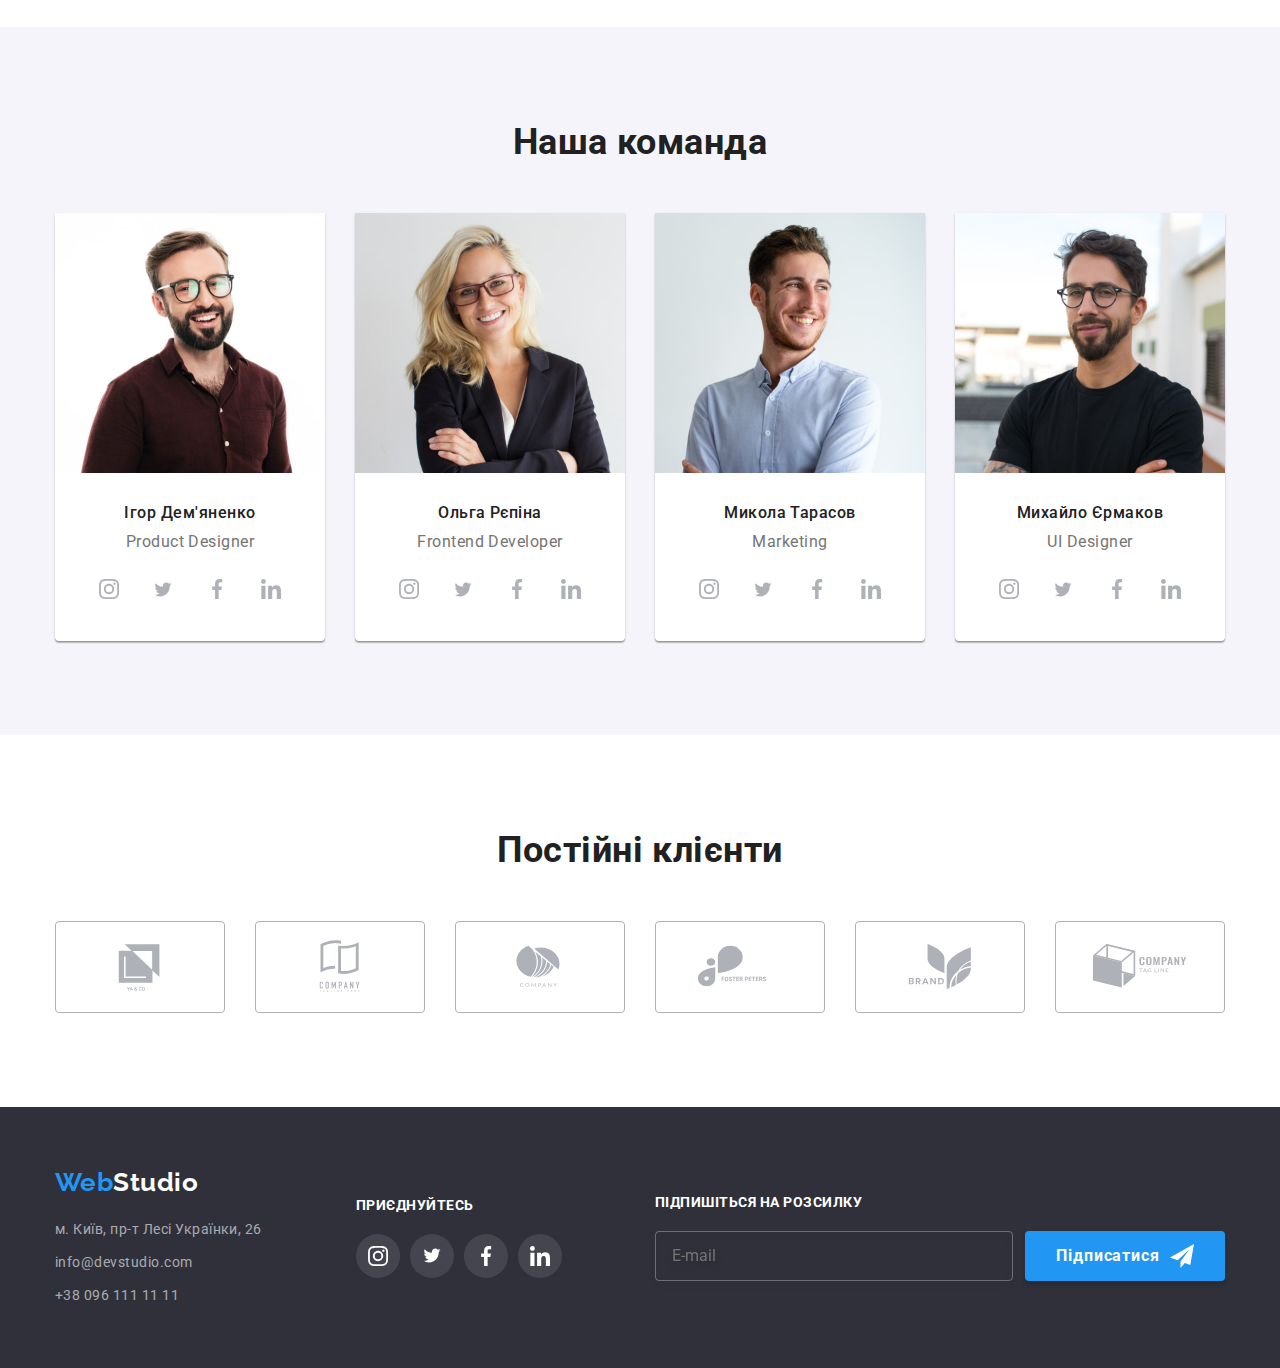
==== commit 7e01f255: "mobil menu" ====
--- a/index.html
+++ b/index.html
@@ -20,7 +20,7 @@
   </head>
   <body>
     <!------------- Меню сайта HEADER ------------->
-    <!-- <header>
+    <header>
       <div class="container container--box">
         <nav class="main-nav">
           <a class="logo" href="./index.html" lang="en"
@@ -61,8 +61,96 @@
             >
           </li>
         </ul>
+
+        <!------------- Меню mobal ------------->
+        <button type="button" class="menu-open" data-menu-open>
+          <svg width="40" height="40">
+            <use href="./images/symbol-defs.svg#icon-menu"></use>
+          </svg>
+        </button>
       </div>
-    </header> -->
+
+      <div class="mob-menu is-hidden" data-menu>
+        <div class="container">
+          <div class="mob-menu-top">
+            <button type="button" class="menu-close" data-menu-close>
+              <svg width="40" height="40">
+                <use href="./images/symbol-defs.svg#icon-close-black"></use>
+              </svg>
+            </button>
+            <ul class="mob-menu__list list">
+              <li class="mob-menu__item">
+                <a
+                  class="mob-menu__link link mob-menu__link--current"
+                  href="./index.html"
+                  >Студія</a
+                >
+              </li>
+              <li class="mob-menu__item">
+                <a class="mob-menu__link link" href="./portfolio.html"
+                  >Портфоліо</a
+                >
+              </li>
+              <li class="mob-menu__item">
+                <a class="mob-menu__link link" href="">Контакти</a>
+              </li>
+            </ul>
+          </div>
+          <div class="mob-connect">
+            <div class="mob-connect__list">
+              <p class="mob-connect__list-top">
+                <a class="mob-connect__tel link" href="tel:+380961111111"
+                  >+38 096 111 11 11</a
+                >
+              </p>
+              <a
+                class="mob-connect__email link"
+                href="mailto:info@devstudio.com"
+                >info@devstudio.com</a
+              >
+            </div>
+            <ul class="mob-soc list">
+              <li class="mob-soc__item">
+                <a
+                  class="mob-soc__link link"
+                  href=""
+                  target="_blank"
+                  rel="noopener noreferrer nofollow"
+                  >Instagram</a
+                >
+              </li>
+              <li class="mob-soc__item">
+                <a
+                  class="mob-soc__link link"
+                  href=""
+                  target="_blank"
+                  rel="noopener noreferrer nofollow"
+                  >Twitter</a
+                >
+              </li>
+              <li class="mob-soc__item">
+                <a
+                  class="mob-soc__link link"
+                  href=""
+                  target="_blank"
+                  rel="noopener noreferrer nofollow"
+                  >Facebook</a
+                >
+              </li>
+              <li class="mob-soc__item">
+                <a
+                  class="mob-soc__link link"
+                  href=""
+                  target="_blank"
+                  rel="noopener noreferrer nofollow"
+                  >LinkedIn</a
+                >
+              </li>
+            </ul>
+          </div>
+        </div>
+      </div>
+    </header>
 
     <main>
       <!------------- Герой ------------->
@@ -694,5 +782,6 @@
     </div>
 
     <script src="./js/modal.js"></script>
+    <script src="./js/menu.js"></script>
   </body>
 </html>
--- a/css/main.min.css
+++ b/css/main.min.css
@@ -1 +1 @@
-:root{--primery-text-color: #757575;--title-text-color: #212121;--accent-color: #2196f3;--accent-text-color: #fff;--primery-bg-color: #fff;--accent-bg-color: #fff;--footer-bg-color: #2f303a;--button-bg-volor-porfolio: #f5f4fa;--section-bg-color: #f5f4fa;--text-transparency-color: rgba(255, 255, 255, 0.6);--icon-transparency-color: rgba(255, 255, 255, 0.1);--color-icons: #afb1b8}html{box-sizing:border-box}*,*::before,*::after{box-sizing:inherit}body{margin:0;background-color:var(--primery-bg-color);color:var(--primery-text-color);font-family:Roboto,sans-serif;letter-spacing:.03em}.list{padding:0;margin:0;list-style:none}img{display:block;max-width:100%;height:auto}.container{margin-left:auto;margin-right:auto;padding-left:15px;padding-right:15px}.container--hero{padding-left:0;padding-right:0}.container--box{display:flex;align-items:center;justify-content:flex-start}@media screen and (min-width: 480px){.container{width:480px}}@media screen and (min-width: 768px){.container{width:768px}}@media screen and (min-width: 1200px){.container{width:1200px}}.section{margin-top:0;padding-bottom:60px}@media screen and (min-width: 1200px){.section{padding-bottom:94px}}.section--box{padding-top:60px}@media screen and (min-width: 1200px){.section--box{padding-top:94px}}@media screen and (max-width: 1199px){.section--work{display:none}}.section__title{margin-top:0;margin-bottom:30px;color:var(--title-text-color);font-weight:700;font-size:28px;line-height:1.17;text-align:center}@media screen and (min-width: 1200px){.section__title{margin-bottom:50px;font-weight:700;font-size:36px;line-height:1.17}}header{height:80px;border-bottom:1px solid #ececec}.main-nav{display:flex;align-items:center;justify-content:flex-start}.site-nav{display:flex;margin-left:93px}.site-nav__item{position:relative}.site-nav .site-nav__item+.site-nav__item{margin-left:50px}.site-nav__link{display:block;padding-top:32px;padding-bottom:32px;color:var(--title-text-color);font-weight:500;font-size:14px;line-height:1.14;letter-spacing:.02em;text-decoration:none}.site-nav__link--current::after{content:"";position:absolute;bottom:0;display:block;width:100%;height:4px;background:var(--accent-color);border-radius:2px}.site-nav__link:hover,.site-nav__link:focus{transition-duration:250ms;transition-timing-function:cubic-bezier(0.4, 0, 0.2, 1);color:var(--accent-color)}.kontact-nav{display:flex;margin-left:auto;align-items:center}.kontact-nav .kontact-nav__item+.kontact-nav__item{margin-left:50px}.kontact-nav__icon{fill:currentColor;margin-right:10px}.kontact-nav__link{display:flex;align-items:center;justify-content:center;color:var(--primery-text-color);font-weight:500;font-size:14px;line-height:1.14;letter-spacing:.02em;text-decoration:none}.kontact-nav__link:hover,.kontact-nav__link:focus{transition-duration:250ms;transition-timing-function:cubic-bezier(0.4, 0, 0.2, 1);color:var(--accent-color)}.logo{color:#2196f3;font-family:Raleway,sans;font-weight:700;font-size:26px;line-height:1.19;text-decoration:none}.logo--accent{color:#212121}.logo--accent-footer{color:#fff}.hero{width:100%;margin:0 auto;padding:118px 60px;background-color:var(--footer-bg-color);text-align:center;flex-grow:1;background-image:linear-gradient(rgba(47, 48, 58, 0.4), rgba(47, 48, 58, 0.4)),url("../images/mobil/img-logo.jpg");background-size:cover;background-position:center;background-repeat:no-repeat}@media(min-device-pixel-ratio: 2),(min-resolution: 192dpi),(min-resolution: 2dppx){.hero{background-image:linear-gradient(rgba(47, 48, 58, 0.4), rgba(47, 48, 58, 0.4)),url("../images/mobil/img-logo-2x.jpg")}}@media screen and (min-width: 1200px){.hero{padding-top:200px;padding-bottom:200px}}@media screen and (min-width: 1200px)and (min-device-pixel-ratio: 2),screen and (min-width: 1200px)and (min-resolution: 192dpi),screen and (min-width: 1200px)and (min-resolution: 2dppx){.hero{background-image:linear-gradient(rgba(47, 48, 58, 0.4), rgba(47, 48, 58, 0.4)),url("../images/img-logo.jpg")}}.hero__title{width:360px;margin-bottom:30px;margin-left:auto;margin-right:auto;font-weight:900;font-size:26px;line-height:1.62;letter-spacing:.06em;text-transform:uppercase;text-align:center;color:var(--accent-text-color)}@media screen and (min-width: 1200px){.hero__title{width:696px;font-weight:900;font-size:44px;line-height:1.36;letter-spacing:.06em}}.button{display:inline-block;border-radius:4px;padding:10px 24px;border:1px solid rgba(0,0,0,0);box-shadow:0px 4px 4px rgba(0,0,0,.15);color:#fff;background-color:#2196f3;font-weight:700;font-size:16px;line-height:1.875;letter-spacing:.06em;cursor:pointer}@media screen and (min-width: 1200px){.button{padding:10px 32px}}.section__list{display:flex;gap:30px;flex-wrap:wrap;justify-content:center}.card-benefits{width:100%}@media screen and (min-width: 768px){.card-benefits{width:calc((100% - 30px)/2)}}@media screen and (min-width: 1200px){.card-benefits{width:calc((100% - 90px)/4)}}.card-benefits__box-icon{display:flex;height:120px;align-items:center;justify-content:center;background-color:var(--section-bg-color);border-radius:4px;margin-bottom:30px}.card-benefits__icon{width:70px;height:70px}.card-benefits__title{margin-top:0;margin-bottom:10px;color:var(--title-text-color);font-weight:700;font-size:14px;line-height:1.14;text-transform:uppercase}.card-benefits__text{margin-top:0;margin-bottom:0;font-weight:400;font-size:14px;line-height:1.71}.section-work{display:flex;align-items:center;justify-content:space-between}.section-work .item+.item{margin-left:30px}.section-work__card{position:relative}.section-work__img{display:block;margin:0}.section-work__box{display:flex;width:370px;align-items:center;justify-content:center;height:70px;background:rgba(47,48,58,.8);position:absolute;bottom:0}.section-work__title{font-weight:700;font-size:14px;line-height:1.14;letter-spacing:.03em;text-transform:uppercase;color:#fff}.section-team{padding-top:60px;padding-bottom:60px;background-color:var(--section-bg-color);text-align:center}@media screen and (min-width: 1200px){.section-team{padding-top:94px;padding-bottom:94px}}.section-team__list{display:flex;gap:30px;flex-wrap:wrap;justify-content:space-between}.section-team__card{width:100%;background:var(--accent-bg-color);box-shadow:0px 1px 3px rgba(0,0,0,.12),0px 1px 1px rgba(0,0,0,.14),0px 2px 1px rgba(0,0,0,.2);border-radius:0px 0px 4px 4px}@media screen and (min-width: 768px){.section-team__card{width:calc((100% - 30px)/2)}}@media screen and (min-width: 1200px){.section-team__card{width:calc((100% - 90px)/4)}}.section-team__box{padding-top:30px;padding-bottom:24px}@media screen and (min-width: 1200px){.section-team__box{padding-bottom:30px}}.section-team__title{margin:0;font-weight:500;font-size:16px;line-height:1.19;color:var(--title-text-color)}.section-team__text{margin:0;margin-top:10px;font-weight:400;font-size:16px;line-height:1.19;color:var(--primery-text-color)}.social{display:flex;justify-content:center;gap:10px;margin-top:16px}.social--footer{margin-top:0}.social__item{width:44px;height:44px}.social__link{width:100%;height:100%;display:flex;align-items:center;justify-content:center;border-radius:50%;background-color:rgba(0,0,0,0);color:var(--color-icons);transition-property:background-color;transition-duration:250ms;transition-timing-function:cubic-bezier(0.4, 0, 0.2, 1)}.social__link:hover,.social__link:focus{transition-duration:250ms;transition-timing-function:cubic-bezier(0.4, 0, 0.2, 1);background-color:#2196f3;color:#fff}.social__link--accent{background-color:var(--icon-transparency-color);color:#fff}.social__link--accent:hover,.social__link--accent:focus{transition-duration:250ms;transition-timing-function:cubic-bezier(0.4, 0, 0.2, 1);background-color:#2196f3}.social__icon{transition-property:fill;transition-duration:250ms;transition-timing-function:cubic-bezier(0.4, 0, 0.2, 1);fill:currentColor}.customer__list{display:flex;gap:30px;flex-wrap:wrap}.customer__card{height:92px;width:calc((100% - 30px)/2)}@media screen and (min-width: 768px){.customer__card{width:calc((100% - 60px)/3)}}@media screen and (min-width: 1200px){.customer__card{width:calc((100% - 150px)/6)}}.customer__link{width:100%;height:100%;border:1px solid #afb1b8;border-radius:4px;display:flex;align-items:center;justify-content:center;color:var(--color-icons);transition-property:color;transition-duration:250ms;transition-timing-function:cubic-bezier(0.4, 0, 0.2, 1)}.customer__link:hover,.customer__link:focus{transition-duration:250ms;transition-timing-function:cubic-bezier(0.4, 0, 0.2, 1);color:var(--accent-color);border-color:var(--accent-color)}.customer__icon{fill:currentColor}.section-footer{padding-top:60px;padding-bottom:60px;background-color:var(--footer-bg-color)}.section-footer__list{flex-direction:column;align-items:center;display:flex;gap:70px}@media screen and (min-width: 768px){.section-footer__list{flex-direction:row;flex-wrap:wrap;justify-content:space-around;align-items:baseline;display:flex;gap:70px}}@media screen and (min-width: 1200px){.section-footer__list{display:flex;flex-wrap:nowrap;flex-direction:row;justify-content:flex-start;align-items:center}}.footer-kontact{display:flex;flex-direction:column;flex-wrap:wrap;justify-content:center;align-items:center}@media screen and (min-width: 1200px){.footer-kontact{flex-direction:row;justify-content:flex-start}}.footer-kontact__list{padding-top:20px;display:flex;flex-wrap:wrap;flex-direction:column;align-items:center}@media screen and (min-width: 1200px){.footer-kontact__list{flex-direction:row}}.footer-kontact__item:not(:last-child){margin-bottom:8px}@media screen and (min-width: 1200px){.footer-kontact__item:not(:last-child){margin-bottom:9px}}.footer-kontact__link{color:var(--text-transparency-color);font-style:normal;font-weight:400;font-size:14px;line-height:1.71;text-decoration:none}.footer-kontact__link--accent{color:var(--accent-text-color)}.footer-kontact__link:hover,.footer-kontact__link:focus{transition-duration:250ms;transition-timing-function:cubic-bezier(0.4, 0, 0.2, 1);color:var(--accent-color)}.footer-social{display:flex;flex-wrap:wrap;flex-direction:column;align-items:center}@media screen and (min-width: 1200px){.footer-social{flex-direction:row}}.footer-social__title{margin:0;padding-bottom:20px;text-transform:uppercase;font-weight:700;font-size:14px;line-height:1.14;color:var(--accent-text-color)}@media screen and (min-width: 768px){.footer-kontact+.footer-social{display:flex}}.footer-subs{display:flex;flex-wrap:wrap;justify-content:center;flex-direction:column;align-items:center}@media screen and (min-width: 1200px){.footer-subs{display:flex;margin-left:23px;flex-direction:row;align-items:flex-start;justify-content:flex-start}}.footer-subs__box{display:flex;gap:20px;flex-direction:column;align-items:center}@media screen and (min-width: 1200px){.footer-subs__box{flex-direction:row;gap:12px;align-items:flex-start}}.footer-subs__input{width:358px;height:50px;padding-top:15px;padding-bottom:15px;padding-left:16px;font-weight:400;font-size:16px;line-height:1.25;color:rgba(255,255,255,.6);background-color:rgba(0,0,0,0);border:1px solid rgba(255,255,255,.3);filter:drop-shadow(0px 4px 4px rgba(0, 0, 0, 0.15));border-radius:4px}.footer-subs__button{display:flex;gap:10px;align-items:center;justify-content:center;width:200px;height:50px;padding-top:10px;padding-bottom:10px;background-color:var(--accent-color);box-shadow:0px 4px 4px rgba(0,0,0,.15);border-radius:4px;border:1px solid rgba(0,0,0,0);font-weight:700;font-size:16px;line-height:1.88;letter-spacing:.06em;color:var(--accent-bg-color);cursor:pointer}.portfolio-section{padding-top:94px;padding-bottom:94px;background-color:#fff}.filters{display:flex;justify-content:center;padding-bottom:16px;margin-bottom:34px}.filters .item+.item{margin-left:8px}.filters__btn{display:inline-block;border-radius:4px;padding:6px 22px;border:1px solid rgba(0,0,0,0);cursor:pointer;color:#212121;background-color:#f5f4fa;font-weight:500;font-size:16px;line-height:1.625;text-align:center}.filters__btn--primery{color:#fff;background-color:#2196f3}.filters__btn:hover,.filters__btn:focus{transition-duration:250ms;transition-timing-function:cubic-bezier(0.4, 0, 0.2, 1);color:#fff;background-color:#2196f3;box-shadow:0px 3px 1px rgba(0,0,0,.1),0px 1px 2px rgba(0,0,0,.08),0px 2px 2px rgba(0,0,0,.12)}.portfolio{display:flex;flex-wrap:wrap;gap:30px}.portfolio__link{text-decoration:none;margin-bottom:0;position:relative}.portfolio__link:hover,.portfolio__link:focus{transition-duration:250ms;transition-timing-function:cubic-bezier(0.4, 0, 0.2, 1);display:block;box-shadow:0px 1px 1px rgba(0,0,0,.12),0px 4px 4px rgba(0,0,0,.06),1px 4px 6px rgba(0,0,0,.16)}.portfolio__link img{display:block}.portfolio__wrap{position:relative;overflow:hidden}.portfolio__wrap-title{position:absolute;top:0;left:0;margin:0;padding:63px 24px;font-weight:400;font-size:18px;line-height:1.56;color:#fff;background-color:rgba(33,150,243,.9);transform:translateY(100%);transition:transform 250ms linear}.portfolio__link:hover .portfolio__wrap-title{transform:translateY(0%)}.portfolio__box{margin-top:0;padding:20px 24px;border-bottom:1px solid #eee;border-left:1px solid #eee;border-right:1px solid #eee}.portfolio__title{margin:0;margin-bottom:4px;color:#212121;font-weight:700;font-size:18px;line-height:2;letter-spacing:.06em;text-decoration:none}.portfolio__text{margin:0;color:#757575;font-weight:400;font-size:16px;line-height:1.88}.backdrop{position:fixed;top:0;left:0;width:100%;height:100%;opacity:1;transition-property:opacity;transition-timing-function:cubic-bezier(0.4, 0, 0.2, 1);transition-duration:250ms;background-color:rgba(0,0,0,.2)}.backdrop.is-hidden{opacity:0;pointer-events:none;visibility:hidden}.modal{position:absolute;top:50%;left:50%;transform:translate(-50%, -50%);width:450px;min-height:609px;padding:40px;background:var(--accent-bg-color);box-shadow:0px 1px 3px rgba(0,0,0,.12),0px 1px 1px rgba(0,0,0,.14),0px 2px 1px rgba(0,0,0,.2);border-radius:4px;transition:transform 250ms cubic-bezier(0.4, 0, 0.2, 1),visibility 250ms cubic-bezier(0.4, 0, 0.2, 1),opacity 400ms ease-in-out 200ms}.backdrop.is-hidden .modal{transform:translate(-50%, -50%) scale(0.9) rotate(50deg)}@media screen and (min-width: 1200px){.modal{width:528px;min-height:581px}}.modal__btn-close{position:absolute;top:8px;right:8px;width:30px;height:30px;border-radius:50%;background:var(--accent-bg-color);border:1px solid rgba(0,0,0,.1);display:flex;align-items:center;justify-content:center;cursor:pointer}.modal__btn-close:hover{color:var(--accent-color);transition-duration:250ms;transition-timing-function:cubic-bezier(0.4, 0, 0.2, 1)}.modal-form{padding-top:12px}.modal__title{margin:0;font-weight:700;font-size:20px;line-height:1.5;text-align:center;color:var(--title-text-color)}@media screen and (min-width: 1200px){.modal__title{font-weight:700;font-size:20px;line-height:1.15}}.modal__form{display:flex;flex-direction:column}.modal__label{font-weight:400;font-size:12px;line-height:1.17;letter-spacing:.01em;color:var(--primery-text-color);position:relative}.modal__input-box{margin-top:4px;margin-bottom:10px;position:relative}.modal__input{box-sizing:border-box;width:370px;height:40px;padding-left:42px;border:1px solid rgba(33,33,33,.2);border-radius:4px;outline-color:rgba(0,0,0,0);color:var(--primery-text-color)}@media screen and (min-width: 1200px){.modal__input{width:448px}}.modal__input:hover,.modal__input:focus{transition-duration:250ms;transition-timing-function:cubic-bezier(0.4, 0, 0.2, 1);border:1px solid var(--accent-color)}.modal__input:focus-within{border:2px solid var(--accent-color);transition-duration:250ms;transition-timing-function:cubic-bezier(0.4, 0, 0.2, 1)}.modal__input--textarea{resize:none}.modal__input-box .modal__input--textarea{height:120px;padding-top:12px;padding-left:16px}.modal__input::placeholder{font-weight:400;font-size:14px;line-height:1.17;letter-spacing:.01em;color:rgba(117,117,117,.5)}@media screen and (min-width: 1200px){.modal__input::placeholder{font-weight:400;font-size:12px;line-height:1.17;letter-spacing:.01em}}.modal__icon{position:absolute;transition-property:fill;top:11px;left:12px;fill:var(--title-text-color)}.modal__input:hover+.modal__icon{transition-duration:250ms;transition-timing-function:cubic-bezier(0.4, 0, 0.2, 1);fill:var(--accent-color)}.modal__input:focus-within+.modal__icon{fill:var(--accent-color);transition-duration:250ms;transition-timing-function:cubic-bezier(0.4, 0, 0.2, 1)}.modal-chekbox{display:flex;justify-content:center;align-items:center;padding-top:20px}.modal-chekbox__label{display:flex;justify-content:flex-start;align-items:center;padding-left:25px;font-weight:400;font-size:12px;line-height:1.17;color:var(--primery-text-color)}@media screen and (min-width: 1200px){.modal-chekbox__label{font-weight:400;font-size:14px;line-height:1.7}}.modal-chekbox__input{position:absolute;-webkit-appearance:none;-moz-appearance:none;appearance:none}.modal-chekbox__icon{margin-left:-25px;position:absolute;width:16px;height:15px;background-image:url(../images/iconcheckafter.svg)}.modal-chekbox__input:checked+.modal-chekbox__icon{background-image:url(../images/icon-check.svg)}.modal-chekbox__link{margin-left:5px;text-decoration-line:underline;color:var(--accent-color)}.modal__btn{display:flex;justify-content:center;padding-top:30px}/*# sourceMappingURL=main.min.css.map */+:root{--primery-text-color: #757575;--title-text-color: #212121;--accent-color: #2196f3;--accent-text-color: #fff;--primery-bg-color: #fff;--accent-bg-color: #fff;--footer-bg-color: #2f303a;--button-bg-volor-porfolio: #f5f4fa;--section-bg-color: #f5f4fa;--text-transparency-color: rgba(255, 255, 255, 0.6);--icon-transparency-color: rgba(255, 255, 255, 0.1);--color-icons: #afb1b8}html{box-sizing:border-box}*,*::before,*::after{box-sizing:inherit}body{margin:0;background-color:var(--primery-bg-color);color:var(--primery-text-color);font-family:Roboto,sans-serif;letter-spacing:.03em}.list{padding:0;margin:0;list-style:none}.link{text-decoration:none}img{display:block;max-width:100%;height:auto}.container{margin-left:auto;margin-right:auto;padding-left:15px;padding-right:15px}.container--hero{padding-left:0;padding-right:0}.container--box{display:flex;align-items:center;justify-content:flex-start}@media screen and (min-width: 480px){.container{width:480px}}@media screen and (min-width: 768px){.container{width:768px}}@media screen and (min-width: 1200px){.container{width:1200px}}.section{margin-top:0;padding-bottom:60px}@media screen and (min-width: 1200px){.section{padding-bottom:94px}}.section--box{padding-top:60px}@media screen and (min-width: 1200px){.section--box{padding-top:94px}}@media screen and (max-width: 1199px){.section--work{display:none}}.section__title{margin-top:0;margin-bottom:30px;color:var(--title-text-color);font-weight:700;font-size:28px;line-height:1.17;text-align:center}@media screen and (min-width: 1200px){.section__title{margin-bottom:50px;font-weight:700;font-size:36px;line-height:1.17}}header{height:80px;border-bottom:1px solid #ececec}.main-nav{display:flex;align-items:center;justify-content:flex-start}.menu-open{background-color:rgba(0,0,0,0);border:none;display:block;margin-left:auto}@media screen and (min-width: 768px){.menu-open{display:none}}.menu-open svg{fill:#fff}.mob-menu{position:fixed;top:0;width:100vw;height:100vh;background-color:#fff;z-index:1;padding-top:48px;padding-bottom:48px;overflow:auto}@media screen and (min-width: 768px){.mob-menu{display:none}}.mob-menu>.container{display:flex;flex-direction:column;height:100%;justify-content:space-between}.menu-close{position:absolute;top:10px;right:15px;background-color:rgba(0,0,0,0);border:none;margin-left:auto;display:block;margin-bottom:30px}.menu-close svg{color:var(--title-text-color)}.menu-close:hover svg{transition-duration:250ms;transition-timing-function:cubic-bezier(0.4, 0, 0.2, 1);color:var(--accent-color)}.mob-menu__list{margin-bottom:64px}.mob-menu__item:not(:last-child){margin-bottom:32px}.mob-menu__link{font-weight:500;font-size:40px;line-height:1.175;letter-spacing:.02em;color:var(--title-text-color)}.mob-menu__link--current{color:var(--accent-color)}.mob-connect__list{margin-bottom:64px}.mob-connect__list-top{margin-bottom:32px}.mob-connect__tel{font-weight:500;font-size:34px;line-height:1.176;letter-spacing:.02em;color:var(--accent-color)}.mob-connect__email{font-weight:500;font-size:24px;line-height:1.17;letter-spacing:.02em;color:var(--primery-text-color)}.mob-soc{display:flex;gap:10px}.mob-soc__link{font-weight:500;font-size:18px;line-height:1.22;letter-spacing:.02em;color:var(--accent-color)}.mob-soc__item:not(:last-child){padding-right:10px;border-right:1px solid rgba(33,33,33,.2)}.site-nav{display:flex;margin-left:93px}@media screen and (max-width: 767px){.site-nav{display:none}}.site-nav__item{position:relative}.site-nav .site-nav__item+.site-nav__item{margin-left:50px}.site-nav__link{display:block;padding-top:32px;padding-bottom:32px;color:var(--title-text-color);font-weight:500;font-size:14px;line-height:1.14;letter-spacing:.02em;text-decoration:none}.site-nav__link--current::after{content:"";position:absolute;bottom:0;display:block;width:100%;height:4px;background:var(--accent-color);border-radius:2px}.site-nav__link:hover,.site-nav__link:focus{transition-duration:250ms;transition-timing-function:cubic-bezier(0.4, 0, 0.2, 1);color:var(--accent-color)}@media screen and (max-width: 767px){.kontact-nav{display:none}}@media screen and (min-width: 768px){.kontact-nav{display:flex;flex-wrap:wrap;gap:10px}}@media screen and (min-width: 1200px){.kontact-nav{display:flex;margin-left:auto;align-items:center}}@media screen and (min-width: 1200px){.kontact-nav .kontact-nav__item+.kontact-nav__item{margin-left:50px}}.kontact-nav__icon{fill:currentColor;margin-right:10px}.kontact-nav__link{display:flex;align-items:center;justify-content:center;color:var(--primery-text-color);font-weight:500;font-size:14px;line-height:1.14;letter-spacing:.02em;text-decoration:none}.kontact-nav__link:hover,.kontact-nav__link:focus{transition-duration:250ms;transition-timing-function:cubic-bezier(0.4, 0, 0.2, 1);color:var(--accent-color)}.logo{color:#2196f3;font-family:Raleway,sans;font-weight:700;font-size:26px;line-height:1.19;text-decoration:none}.logo--accent{color:#212121}.logo--accent-footer{color:#fff}.hero{width:100%;margin:0 auto;padding:118px 60px;background-color:var(--footer-bg-color);text-align:center;flex-grow:1;background-image:linear-gradient(rgba(47, 48, 58, 0.4), rgba(47, 48, 58, 0.4)),url("../images/mobil/img-logo.jpg");background-size:cover;background-position:center;background-repeat:no-repeat}@media(min-device-pixel-ratio: 2),(min-resolution: 192dpi),(min-resolution: 2dppx){.hero{background-image:linear-gradient(rgba(47, 48, 58, 0.4), rgba(47, 48, 58, 0.4)),url("../images/mobil/img-logo-2x.jpg")}}@media screen and (min-width: 768px){.hero{background-image:linear-gradient(rgba(47, 48, 58, 0.4), rgba(47, 48, 58, 0.4)),url("../images/tablet/img-logo.jpg")}}@media screen and (min-width: 768px)and (min-device-pixel-ratio: 2),screen and (min-width: 768px)and (min-resolution: 192dpi),screen and (min-width: 768px)and (min-resolution: 2dppx){.hero{background-image:linear-gradient(rgba(47, 48, 58, 0.4), rgba(47, 48, 58, 0.4)),url("../images/tablet/img-logo-2x.jpg")}}@media screen and (min-width: 1200px){.hero{padding-top:200px;padding-bottom:200px;background-image:linear-gradient(rgba(47, 48, 58, 0.4), rgba(47, 48, 58, 0.4)),url("../images/img-logo.jpg")}}@media screen and (min-width: 1200px)and (min-device-pixel-ratio: 2),screen and (min-width: 1200px)and (min-resolution: 192dpi),screen and (min-width: 1200px)and (min-resolution: 2dppx){.hero{background-image:linear-gradient(rgba(47, 48, 58, 0.4), rgba(47, 48, 58, 0.4)),url("../images/img-logo-2x.jpg")}}.hero__title{width:360px;margin-bottom:30px;margin-left:auto;margin-right:auto;font-weight:900;font-size:26px;line-height:1.62;letter-spacing:.06em;text-transform:uppercase;text-align:center;color:var(--accent-text-color)}@media screen and (min-width: 1200px){.hero__title{width:696px;font-weight:900;font-size:44px;line-height:1.36;letter-spacing:.06em}}.button{display:inline-block;border-radius:4px;padding:10px 24px;border:1px solid rgba(0,0,0,0);box-shadow:0px 4px 4px rgba(0,0,0,.15);color:#fff;background-color:#2196f3;font-weight:700;font-size:16px;line-height:1.875;letter-spacing:.06em;cursor:pointer}@media screen and (min-width: 1200px){.button{padding:10px 32px}}.section__list{display:flex;gap:30px;flex-wrap:wrap;justify-content:center}.card-benefits{width:100%}@media screen and (min-width: 768px){.card-benefits{width:calc((100% - 30px)/2)}}@media screen and (min-width: 1200px){.card-benefits{width:calc((100% - 90px)/4)}}.card-benefits__box-icon{display:flex;height:120px;align-items:center;justify-content:center;background-color:var(--section-bg-color);border-radius:4px;margin-bottom:30px}.card-benefits__icon{width:70px;height:70px}.card-benefits__title{margin-top:0;margin-bottom:10px;color:var(--title-text-color);font-weight:700;font-size:14px;line-height:1.14;text-transform:uppercase}.card-benefits__text{margin-top:0;margin-bottom:0;font-weight:400;font-size:14px;line-height:1.71}.section-work{display:flex;align-items:center;justify-content:space-between}.section-work .item+.item{margin-left:30px}.section-work__card{position:relative}.section-work__img{display:block;margin:0}.section-work__box{display:flex;width:370px;align-items:center;justify-content:center;height:70px;background:rgba(47,48,58,.8);position:absolute;bottom:0}.section-work__title{font-weight:700;font-size:14px;line-height:1.14;letter-spacing:.03em;text-transform:uppercase;color:#fff}.section-team{padding-top:60px;padding-bottom:60px;background-color:var(--section-bg-color);text-align:center}@media screen and (min-width: 1200px){.section-team{padding-top:94px;padding-bottom:94px}}.section-team__list{display:flex;gap:30px;flex-wrap:wrap;justify-content:space-between}.section-team__card{width:100%;background:var(--accent-bg-color);box-shadow:0px 1px 3px rgba(0,0,0,.12),0px 1px 1px rgba(0,0,0,.14),0px 2px 1px rgba(0,0,0,.2);border-radius:0px 0px 4px 4px}@media screen and (min-width: 768px){.section-team__card{width:calc((100% - 30px)/2)}}@media screen and (min-width: 1200px){.section-team__card{width:calc((100% - 90px)/4)}}.section-team__box{padding-top:30px;padding-bottom:24px}@media screen and (min-width: 1200px){.section-team__box{padding-bottom:30px}}.section-team__title{margin:0;font-weight:500;font-size:16px;line-height:1.19;color:var(--title-text-color)}.section-team__text{margin:0;margin-top:10px;font-weight:400;font-size:16px;line-height:1.19;color:var(--primery-text-color)}.social{display:flex;justify-content:center;gap:10px;margin-top:16px}.social--footer{margin-top:0}.social__item{width:44px;height:44px}.social__link{width:100%;height:100%;display:flex;align-items:center;justify-content:center;border-radius:50%;background-color:rgba(0,0,0,0);color:var(--color-icons);transition-property:background-color;transition-duration:250ms;transition-timing-function:cubic-bezier(0.4, 0, 0.2, 1)}.social__link:hover,.social__link:focus{transition-duration:250ms;transition-timing-function:cubic-bezier(0.4, 0, 0.2, 1);background-color:#2196f3;color:#fff}.social__link--accent{background-color:var(--icon-transparency-color);color:#fff}.social__link--accent:hover,.social__link--accent:focus{transition-duration:250ms;transition-timing-function:cubic-bezier(0.4, 0, 0.2, 1);background-color:#2196f3}.social__icon{transition-property:fill;transition-duration:250ms;transition-timing-function:cubic-bezier(0.4, 0, 0.2, 1);fill:currentColor}.customer__list{display:flex;gap:30px;flex-wrap:wrap}.customer__card{height:92px;width:calc((100% - 30px)/2)}@media screen and (min-width: 768px){.customer__card{width:calc((100% - 60px)/3)}}@media screen and (min-width: 1200px){.customer__card{width:calc((100% - 150px)/6)}}.customer__link{width:100%;height:100%;border:1px solid #afb1b8;border-radius:4px;display:flex;align-items:center;justify-content:center;color:var(--color-icons);transition-property:color;transition-duration:250ms;transition-timing-function:cubic-bezier(0.4, 0, 0.2, 1)}.customer__link:hover,.customer__link:focus{transition-duration:250ms;transition-timing-function:cubic-bezier(0.4, 0, 0.2, 1);color:var(--accent-color);border-color:var(--accent-color)}.customer__icon{fill:currentColor}.section-footer{padding-top:60px;padding-bottom:60px;background-color:var(--footer-bg-color)}.section-footer__list{flex-direction:column;align-items:center;display:flex;gap:70px}@media screen and (min-width: 768px){.section-footer__list{flex-direction:row;flex-wrap:wrap;justify-content:space-around;align-items:baseline;display:flex;gap:70px}}@media screen and (min-width: 1200px){.section-footer__list{display:flex;flex-wrap:nowrap;flex-direction:row;justify-content:flex-start;align-items:center}}.footer-kontact{display:flex;flex-direction:column;flex-wrap:wrap;justify-content:center;align-items:center}@media screen and (min-width: 1200px){.footer-kontact{flex-direction:row;justify-content:flex-start}}.footer-kontact__list{padding-top:20px;display:flex;flex-wrap:wrap;flex-direction:column;align-items:center}@media screen and (min-width: 1200px){.footer-kontact__list{flex-direction:row}}.footer-kontact__item:not(:last-child){margin-bottom:8px}@media screen and (min-width: 1200px){.footer-kontact__item:not(:last-child){margin-bottom:9px}}.footer-kontact__link{color:var(--text-transparency-color);font-style:normal;font-weight:400;font-size:14px;line-height:1.71;text-decoration:none}.footer-kontact__link--accent{color:var(--accent-text-color)}.footer-kontact__link:hover,.footer-kontact__link:focus{transition-duration:250ms;transition-timing-function:cubic-bezier(0.4, 0, 0.2, 1);color:var(--accent-color)}.footer-social{display:flex;flex-wrap:wrap;flex-direction:column;align-items:center}@media screen and (min-width: 1200px){.footer-social{flex-direction:row}}.footer-social__title{margin:0;padding-bottom:20px;text-transform:uppercase;font-weight:700;font-size:14px;line-height:1.14;color:var(--accent-text-color)}@media screen and (min-width: 768px){.footer-kontact+.footer-social{display:flex}}.footer-subs{display:flex;flex-wrap:wrap;justify-content:center;flex-direction:column;align-items:center}@media screen and (min-width: 1200px){.footer-subs{display:flex;margin-left:23px;flex-direction:row;align-items:flex-start;justify-content:flex-start}}.footer-subs__box{display:flex;gap:20px;flex-direction:column;align-items:center}@media screen and (min-width: 1200px){.footer-subs__box{flex-direction:row;gap:12px;align-items:flex-start}}.footer-subs__input{width:358px;height:50px;padding-top:15px;padding-bottom:15px;padding-left:16px;font-weight:400;font-size:16px;line-height:1.25;color:rgba(255,255,255,.6);background-color:rgba(0,0,0,0);border:1px solid rgba(255,255,255,.3);filter:drop-shadow(0px 4px 4px rgba(0, 0, 0, 0.15));border-radius:4px}.footer-subs__button{display:flex;gap:10px;align-items:center;justify-content:center;width:200px;height:50px;padding-top:10px;padding-bottom:10px;background-color:var(--accent-color);box-shadow:0px 4px 4px rgba(0,0,0,.15);border-radius:4px;border:1px solid rgba(0,0,0,0);font-weight:700;font-size:16px;line-height:1.88;letter-spacing:.06em;color:var(--accent-bg-color);cursor:pointer}.portfolio-section{padding-top:94px;padding-bottom:94px;background-color:#fff}.filters{display:flex;justify-content:center;padding-bottom:16px;margin-bottom:34px}.filters .item+.item{margin-left:8px}.filters__btn{display:inline-block;border-radius:4px;padding:6px 22px;border:1px solid rgba(0,0,0,0);cursor:pointer;color:#212121;background-color:#f5f4fa;font-weight:500;font-size:16px;line-height:1.625;text-align:center}.filters__btn--primery{color:#fff;background-color:#2196f3}.filters__btn:hover,.filters__btn:focus{transition-duration:250ms;transition-timing-function:cubic-bezier(0.4, 0, 0.2, 1);color:#fff;background-color:#2196f3;box-shadow:0px 3px 1px rgba(0,0,0,.1),0px 1px 2px rgba(0,0,0,.08),0px 2px 2px rgba(0,0,0,.12)}.portfolio{display:flex;flex-wrap:wrap;gap:30px}.portfolio__link{text-decoration:none;margin-bottom:0;position:relative}.portfolio__link:hover,.portfolio__link:focus{transition-duration:250ms;transition-timing-function:cubic-bezier(0.4, 0, 0.2, 1);display:block;box-shadow:0px 1px 1px rgba(0,0,0,.12),0px 4px 4px rgba(0,0,0,.06),1px 4px 6px rgba(0,0,0,.16)}.portfolio__link img{display:block}.portfolio__wrap{position:relative;overflow:hidden}.portfolio__wrap-title{position:absolute;top:0;left:0;margin:0;padding:63px 24px;font-weight:400;font-size:18px;line-height:1.56;color:#fff;background-color:rgba(33,150,243,.9);transform:translateY(100%);transition:transform 250ms linear}.portfolio__link:hover .portfolio__wrap-title{transform:translateY(0%)}.portfolio__box{margin-top:0;padding:20px 24px;border-bottom:1px solid #eee;border-left:1px solid #eee;border-right:1px solid #eee}.portfolio__title{margin:0;margin-bottom:4px;color:#212121;font-weight:700;font-size:18px;line-height:2;letter-spacing:.06em;text-decoration:none}.portfolio__text{margin:0;color:#757575;font-weight:400;font-size:16px;line-height:1.88}.backdrop{position:fixed;top:0;left:0;width:100%;height:100%;opacity:1;transition-property:opacity;transition-timing-function:cubic-bezier(0.4, 0, 0.2, 1);transition-duration:250ms;background-color:rgba(0,0,0,.2)}.backdrop.is-hidden{opacity:0;pointer-events:none;visibility:hidden}.modal{position:absolute;top:50%;left:50%;transform:translate(-50%, -50%);width:450px;min-height:609px;padding:40px;background:var(--accent-bg-color);box-shadow:0px 1px 3px rgba(0,0,0,.12),0px 1px 1px rgba(0,0,0,.14),0px 2px 1px rgba(0,0,0,.2);border-radius:4px;transition:transform 250ms cubic-bezier(0.4, 0, 0.2, 1),visibility 250ms cubic-bezier(0.4, 0, 0.2, 1),opacity 400ms ease-in-out 200ms}.backdrop.is-hidden .modal{transform:translate(-50%, -50%) scale(0.9) rotate(50deg)}@media screen and (min-width: 1200px){.modal{width:528px;min-height:581px}}.modal__btn-close{position:absolute;top:8px;right:8px;width:30px;height:30px;border-radius:50%;background:var(--accent-bg-color);border:1px solid rgba(0,0,0,.1);display:flex;align-items:center;justify-content:center;cursor:pointer}.modal__btn-close:hover{color:var(--accent-color);transition-duration:250ms;transition-timing-function:cubic-bezier(0.4, 0, 0.2, 1)}.modal-form{padding-top:12px}.modal__title{margin:0;font-weight:700;font-size:20px;line-height:1.5;text-align:center;color:var(--title-text-color)}@media screen and (min-width: 1200px){.modal__title{font-weight:700;font-size:20px;line-height:1.15}}.modal__form{display:flex;flex-direction:column}.modal__label{font-weight:400;font-size:12px;line-height:1.17;letter-spacing:.01em;color:var(--primery-text-color);position:relative}.modal__input-box{margin-top:4px;margin-bottom:10px;position:relative}.modal__input{box-sizing:border-box;width:370px;height:40px;padding-left:42px;border:1px solid rgba(33,33,33,.2);border-radius:4px;outline-color:rgba(0,0,0,0);color:var(--primery-text-color)}@media screen and (min-width: 1200px){.modal__input{width:448px}}.modal__input:hover,.modal__input:focus{transition-duration:250ms;transition-timing-function:cubic-bezier(0.4, 0, 0.2, 1);border:1px solid var(--accent-color)}.modal__input:focus-within{border:2px solid var(--accent-color);transition-duration:250ms;transition-timing-function:cubic-bezier(0.4, 0, 0.2, 1)}.modal__input--textarea{resize:none}.modal__input-box .modal__input--textarea{height:120px;padding-top:12px;padding-left:16px}.modal__input::placeholder{font-weight:400;font-size:14px;line-height:1.17;letter-spacing:.01em;color:rgba(117,117,117,.5)}@media screen and (min-width: 1200px){.modal__input::placeholder{font-weight:400;font-size:12px;line-height:1.17;letter-spacing:.01em}}.modal__icon{position:absolute;transition-property:fill;top:11px;left:12px;fill:var(--title-text-color)}.modal__input:hover+.modal__icon{transition-duration:250ms;transition-timing-function:cubic-bezier(0.4, 0, 0.2, 1);fill:var(--accent-color)}.modal__input:focus-within+.modal__icon{fill:var(--accent-color);transition-duration:250ms;transition-timing-function:cubic-bezier(0.4, 0, 0.2, 1)}.modal-chekbox{display:flex;justify-content:center;align-items:center;padding-top:20px}.modal-chekbox__label{display:flex;justify-content:flex-start;align-items:center;padding-left:25px;font-weight:400;font-size:12px;line-height:1.17;color:var(--primery-text-color)}@media screen and (min-width: 1200px){.modal-chekbox__label{font-weight:400;font-size:14px;line-height:1.7}}.modal-chekbox__input{position:absolute;-webkit-appearance:none;-moz-appearance:none;appearance:none}.modal-chekbox__icon{margin-left:-25px;position:absolute;width:16px;height:15px;background-image:url(../images/iconcheckafter.svg)}.modal-chekbox__input:checked+.modal-chekbox__icon{background-image:url(../images/icon-check.svg)}.modal-chekbox__link{margin-left:5px;text-decoration-line:underline;color:var(--accent-color)}.modal__btn{display:flex;justify-content:center;padding-top:30px}/*# sourceMappingURL=main.min.css.map */